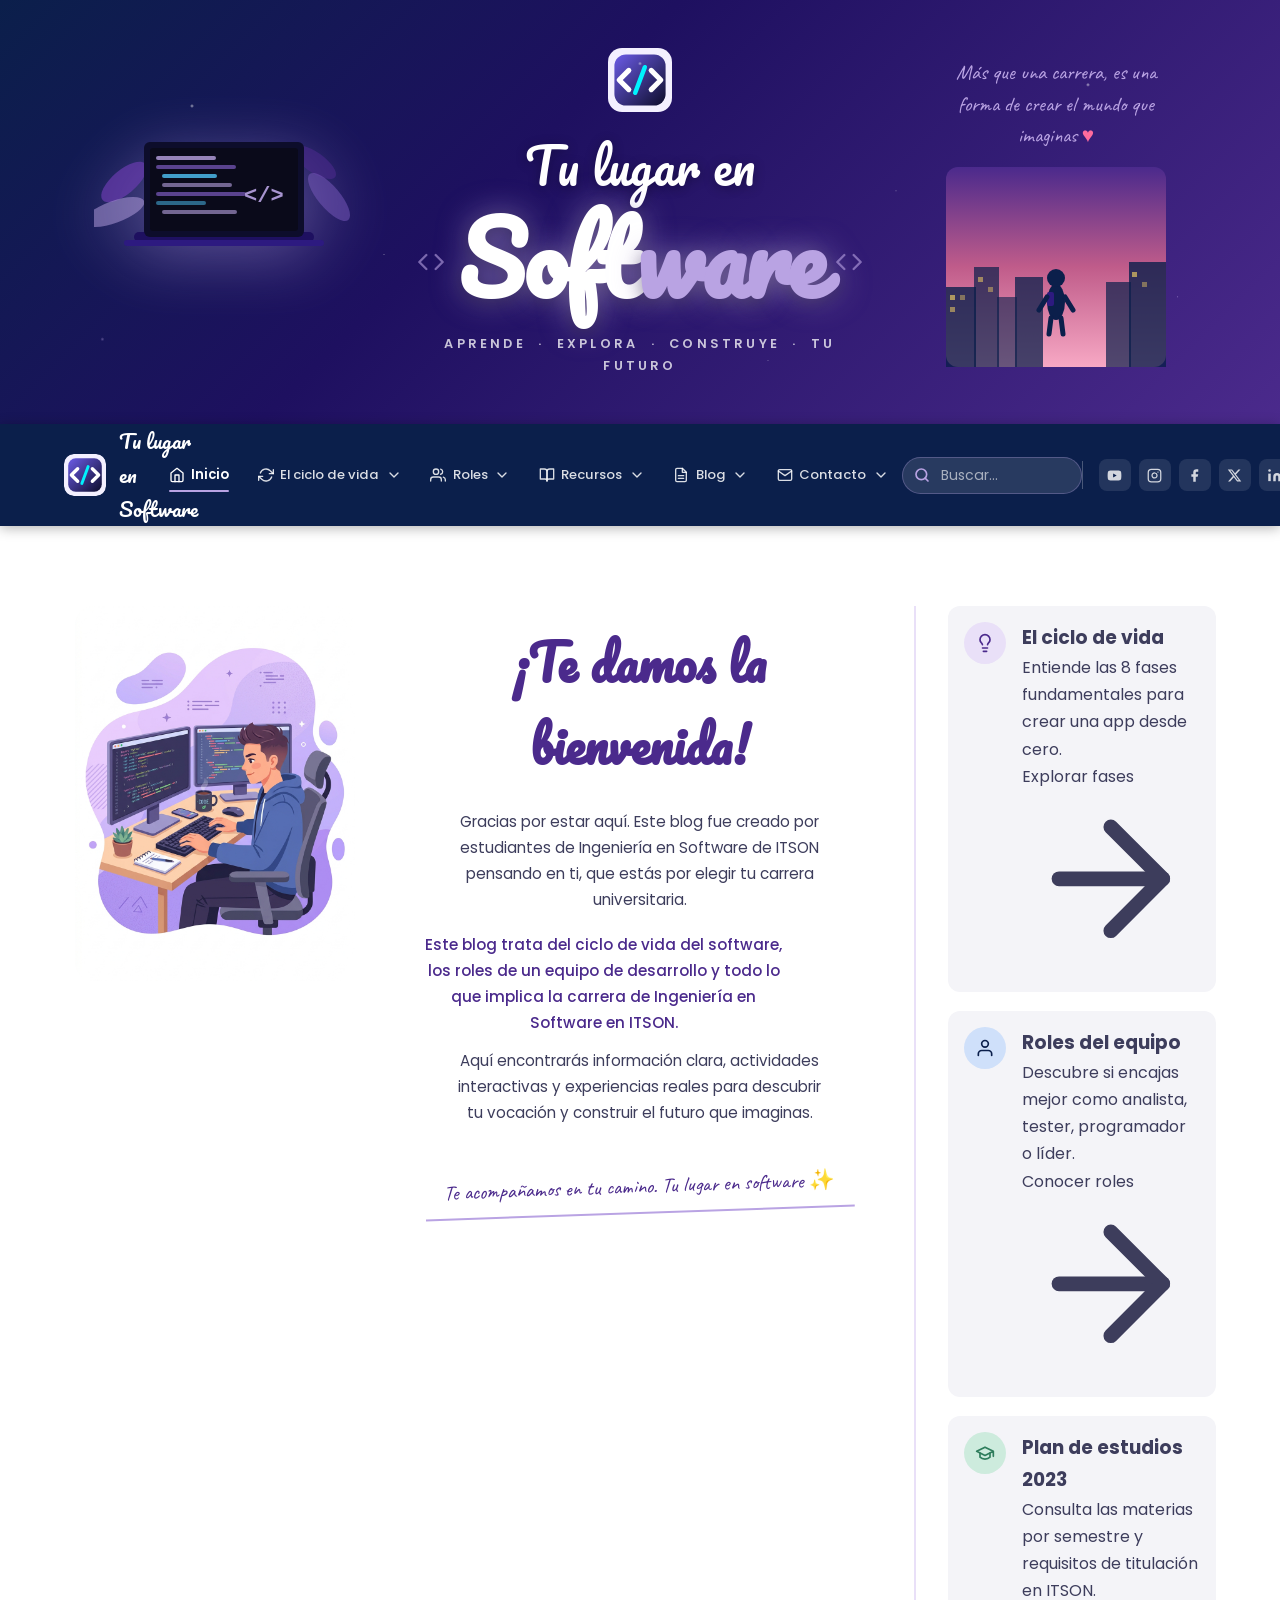
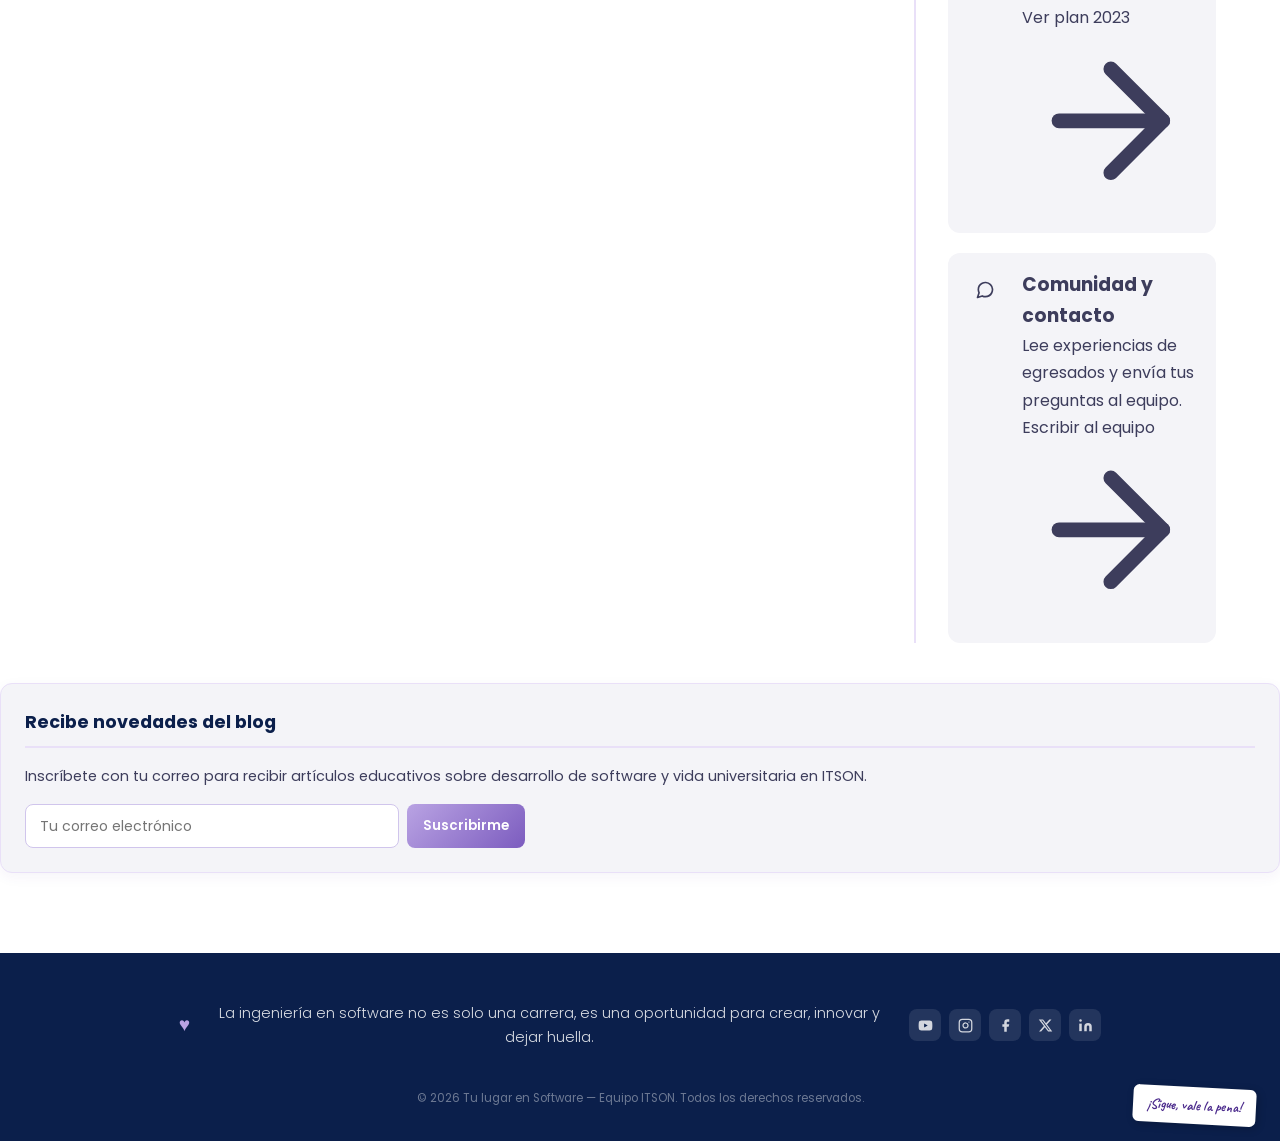
==== index.html @ e243fe26 "Inicializar blog Tu lugar en Software" ====
<!DOCTYPE html>
<html lang="es">

<head>
  <!-- =====================================================
       Tu lugar en Software — Página de inicio
       Blog educativo — Equipo ITSON
       ===================================================== -->
  <meta charset="UTF-8" />
  <meta name="viewport" content="width=device-width, initial-scale=1.0" />
  <title>Tu lugar en Software | Blog educativo de Ingeniería en Software — ITSON</title>
  <meta name="description"
    content="Blog educativo del equipo ITSON para estudiantes que quieren conocer la carrera de Ingeniería en Software. Aprende, explora y construye tu futuro." />
  <link rel="icon" type="image/svg+xml" href="img/logo.svg" />
  <link rel="stylesheet" href="css/estilos.css" />
</head>

<body>

  <!-- =====================================================
       HERO / CABECERA DEL BLOG
       ===================================================== -->
  <header class="hero" role="banner">
    <div class="hero-grid">

      <!-- Zona izquierda: laptop e ilustración SVG -->
      <div class="hero-izq" aria-hidden="true">
        <svg class="laptop-svg" viewBox="0 0 260 220" xmlns="http://www.w3.org/2000/svg">
          <ellipse cx="30" cy="80" rx="28" ry="12" fill="#6A3DAF" opacity="0.7" transform="rotate(-40 30 80)" />
          <ellipse cx="20" cy="110" rx="32" ry="11" fill="#B9A3E3" opacity="0.5" transform="rotate(-20 20 110)" />
          <ellipse cx="220" cy="60" rx="26" ry="10" fill="#4B2A8C" opacity="0.6" transform="rotate(35 220 60)" />
          <ellipse cx="235" cy="95" rx="30" ry="11" fill="#7C5CBF" opacity="0.5" transform="rotate(50 235 95)" />
          <rect x="40" y="130" width="180" height="10" rx="5" fill="#1E1060" />
          <rect x="30" y="138" width="200" height="6" rx="3" fill="#2D1A80" />
          <rect x="50" y="40" width="160" height="95" rx="6" fill="#0D0D2B" />
          <rect x="56" y="46" width="148" height="83" rx="3" fill="#0A0A1A" />
          <rect x="62" y="54" width="60" height="4" rx="2" fill="#B9A3E3" opacity="0.8" />
          <rect x="62" y="63" width="80" height="4" rx="2" fill="#7C5CBF" opacity="0.7" />
          <rect x="68" y="72" width="55" height="4" rx="2" fill="#4FC3F7" opacity="0.8" />
          <rect x="68" y="81" width="70" height="4" rx="2" fill="#B9A3E3" opacity="0.6" />
          <rect x="62" y="90" width="90" height="4" rx="2" fill="#7C5CBF" opacity="0.7" />
          <rect x="62" y="99" width="50" height="4" rx="2" fill="#4FC3F7" opacity="0.5" />
          <rect x="68" y="108" width="75" height="4" rx="2" fill="#B9A3E3" opacity="0.6" />
          <text x="150" y="100" font-family="monospace" font-size="22" fill="#B9A3E3" opacity="0.9"
            font-weight="bold">&lt;/&gt;</text>
        </svg>
      </div>

      <!-- Zona central: títulos + Logotipo oficial -->
      <div class="hero-centro">
        <a href="index.html" class="logo-link-hero" aria-label="Ir a la página de inicio">
          <img src="img/logo.svg" alt="Logotipo Tu lugar en Software" width="64" height="64" style="margin: 0 auto 0.8rem auto; display: block;" />
        </a>
        <p class="hero-titulo-top">Tu lugar en</p>
        <div class="hero-codigo-deco">
          <svg class="icono-codigo" width="28" height="28" viewBox="0 0 24 24" fill="none"
            stroke="rgba(185,163,227,0.6)" stroke-width="2" stroke-linecap="round" stroke-linejoin="round"
            aria-hidden="true">
            <polyline points="16 18 22 12 16 6" />
            <polyline points="8 6 2 12 8 18" />
          </svg>
          <h1 class="hero-titulo-main">
            Soft<span class="acento-lila">ware</span>
          </h1>
          <svg class="icono-codigo" width="28" height="28" viewBox="0 0 24 24" fill="none"
            stroke="rgba(185,163,227,0.6)" stroke-width="2" stroke-linecap="round" stroke-linejoin="round"
            aria-hidden="true">
            <polyline points="16 18 22 12 16 6" />
            <polyline points="8 6 2 12 8 18" />
          </svg>
        </div>
        <p class="hero-lema">APRENDE &nbsp;·&nbsp; EXPLORA &nbsp;·&nbsp; CONSTRUYE &nbsp;·&nbsp; TU FUTURO</p>
      </div>

      <!-- Zona derecha: frase lema oficial + silueta ciudad SVG -->
      <div class="hero-der" aria-hidden="true">
        <p class="hero-frase">
          Más que una carrera, es una forma de crear el mundo que imaginas
          <span class="corazon">♥</span>
        </p>
        <svg class="silueta-ciudad" viewBox="0 0 220 200" xmlns="http://www.w3.org/2000/svg">
          <defs>
            <linearGradient id="gradAtardecer" x1="0%" y1="0%" x2="0%" y2="100%">
              <stop offset="0%" style="stop-color:#4B2A8C" />
              <stop offset="50%" style="stop-color:#C05C8A" />
              <stop offset="100%" style="stop-color:#F7A8C4" />
            </linearGradient>
          </defs>
          <rect width="220" height="200" fill="url(#gradAtardecer)" rx="12" />
          <rect x="0" y="120" width="30" height="80" fill="rgba(11,31,75,0.8)" />
          <rect x="28" y="100" width="25" height="100" fill="rgba(11,31,75,0.7)" />
          <rect x="51" y="130" width="20" height="70" fill="rgba(11,31,75,0.6)" />
          <rect x="69" y="110" width="28" height="90" fill="rgba(11,31,75,0.75)" />
          <rect x="160" y="115" width="25" height="85" fill="rgba(11,31,75,0.7)" />
          <rect x="183" y="95" width="37" height="105" fill="rgba(11,31,75,0.8)" />
          <rect x="4" y="128" width="5" height="5" fill="rgba(255,220,100,0.6)" />
          <rect x="14" y="128" width="5" height="5" fill="rgba(255,220,100,0.4)" />
          <rect x="4" y="140" width="5" height="5" fill="rgba(255,220,100,0.5)" />
          <rect x="32" y="110" width="5" height="5" fill="rgba(255,220,100,0.5)" />
          <rect x="42" y="120" width="5" height="5" fill="rgba(255,220,100,0.4)" />
          <rect x="186" y="105" width="5" height="5" fill="rgba(255,220,100,0.6)" />
          <rect x="196" y="115" width="5" height="5" fill="rgba(255,220,100,0.4)" />
          <g transform="translate(95,75)">
            <ellipse cx="15" cy="60" rx="9" ry="18" fill="#0B1F4B" />
            <circle cx="15" cy="36" r="9" fill="#0B1F4B" />
            <rect x="6" y="50" width="7" height="14" rx="2" fill="#2D1A80" />
            <line x1="6" y1="55" x2="-2" y2="68" stroke="#0B1F4B" stroke-width="5" stroke-linecap="round" />
            <line x1="24" y1="55" x2="32" y2="68" stroke="#0B1F4B" stroke-width="5" stroke-linecap="round" />
            <line x1="10" y1="76" x2="8" y2="92" stroke="#0B1F4B" stroke-width="5" stroke-linecap="round" />
            <line x1="20" y1="76" x2="22" y2="92" stroke="#0B1F4B" stroke-width="5" stroke-linecap="round" />
          </g>
        </svg>
      </div>
    </div>
  </header>

  <!-- =====================================================
       BARRA DE NAVEGACIÓN PRINCIPAL
       ===================================================== -->
  <nav class="barra-nav" aria-label="Navegación principal">
    <div class="nav-contenedor">

      <!-- Marca y Logotipo visible -->
      <a href="index.html" class="nav-marca">
        <img src="img/logo.svg" alt="Logotipo Tu lugar en Software" class="logo-header-img" />
        <span class="nav-marca-texto">Tu lugar en Software</span>
      </a>

      <!-- Botón hamburguesa (móvil) -->
      <button class="btn-hamburguesa" id="btn-hamburguesa" aria-controls="nav-lista-principal" aria-expanded="false"
        aria-label="Abrir menú de navegación">
        <span></span>
        <span></span>
        <span></span>
      </button>

      <!-- Lista de páginas con submenús desplegables -->
      <ul class="nav-lista" id="nav-lista-principal" role="list">
        <li>
          <a href="index.html" class="activo" aria-current="page">
            <svg viewBox="0 0 24 24" fill="none" stroke="currentColor" stroke-width="2" stroke-linecap="round"
              stroke-linejoin="round" aria-hidden="true">
              <path d="M3 9l9-7 9 7v11a2 2 0 0 1-2 2H5a2 2 0 0 1-2-2z" />
              <polyline points="9 22 9 12 15 12 15 22" />
            </svg>
            Inicio
          </a>
        </li>

        <li class="nav-item-has-submenu">
          <a href="ciclo-de-vida.html" class="nav-link-padre">
            <svg viewBox="0 0 24 24" fill="none" stroke="currentColor" stroke-width="2" stroke-linecap="round"
              stroke-linejoin="round" aria-hidden="true">
              <polyline points="23 4 23 10 17 10" />
              <polyline points="1 20 1 14 7 14" />
              <path d="M3.51 9a9 9 0 0 1 14.85-3.36L23 10M1 14l4.64 4.36A9 9 0 0 0 20.49 15" />
            </svg>
            El ciclo de vida
            <svg class="icono-flecha-sub" viewBox="0 0 24 24" fill="none" stroke="currentColor" stroke-width="2" stroke-linecap="round" stroke-linejoin="round" aria-hidden="true"><polyline points="6 9 12 15 18 9"></polyline></svg>
          </a>
          <button type="button" class="btn-toggle-sub" aria-label="Desplegar submenú El ciclo de vida" aria-expanded="false">▾</button>
          <ul class="nav-submenu">
            <li><a href="ciclo-de-vida.html#que-es">Qué es</a></li>
            <li><a href="ciclo-de-vida.html#fases">Las 8 fases</a></li>
            <li><a href="ciclo-de-vida.html#ventajas-desventajas">Ventajas y desventajas</a></li>
            <li><a href="ciclo-de-vida.html#quiz-seccion">Quiz</a></li>
          </ul>
        </li>

        <li class="nav-item-has-submenu">
          <a href="roles.html" class="nav-link-padre">
            <svg viewBox="0 0 24 24" fill="none" stroke="currentColor" stroke-width="2" stroke-linecap="round"
              stroke-linejoin="round" aria-hidden="true">
              <path d="M17 21v-2a4 4 0 0 0-4-4H5a4 4 0 0 0-4 4v2" />
              <circle cx="9" cy="7" r="4" />
              <path d="M23 21v-2a4 4 0 0 0-3-3.87" />
              <path d="M16 3.13a4 4 0 0 1 0 7.75" />
            </svg>
            Roles
            <svg class="icono-flecha-sub" viewBox="0 0 24 24" fill="none" stroke="currentColor" stroke-width="2" stroke-linecap="round" stroke-linejoin="round" aria-hidden="true"><polyline points="6 9 12 15 18 9"></polyline></svg>
          </a>
          <button type="button" class="btn-toggle-sub" aria-label="Desplegar submenú Roles" aria-expanded="false">▾</button>
          <ul class="nav-submenu">
            <li><a href="roles.html#analista">Analista de sistemas</a></li>
            <li><a href="roles.html#tester">Tester</a></li>
            <li><a href="roles.html#arquitecto-programador">Arquitecto y programador</a></li>
            <li><a href="roles.html#lider">Líder de proyecto</a></li>
          </ul>
        </li>

        <li class="nav-item-has-submenu">
          <a href="recursos.html" class="nav-link-padre">
            <svg viewBox="0 0 24 24" fill="none" stroke="currentColor" stroke-width="2" stroke-linecap="round"
              stroke-linejoin="round" aria-hidden="true">
              <path d="M2 3h6a4 4 0 0 1 4 4v14a3 3 0 0 0-3-3H2z" />
              <path d="M22 3h-6a4 4 0 0 0-4 4v14a3 3 0 0 1 3-3h7z" />
            </svg>
            Recursos
            <svg class="icono-flecha-sub" viewBox="0 0 24 24" fill="none" stroke="currentColor" stroke-width="2" stroke-linecap="round" stroke-linejoin="round" aria-hidden="true"><polyline points="6 9 12 15 18 9"></polyline></svg>
          </a>
          <button type="button" class="btn-toggle-sub" aria-label="Desplegar submenú Recursos" aria-expanded="false">▾</button>
          <ul class="nav-submenu">
            <li><a href="recursos.html#plan-estudios">Plan de estudios</a></li>
            <li><a href="recursos.html#materias-semestre">Materias por semestre</a></li>
            <li><a href="recursos.html#requisitos-titulacion">Requisitos de titulación</a></li>
            <li><a href="recursos.html#mapa-curricular">Mapa curricular</a></li>
          </ul>
        </li>

        <li class="nav-item-has-submenu">
          <a href="blog.html" class="nav-link-padre">
            <svg viewBox="0 0 24 24" fill="none" stroke="currentColor" stroke-width="2" stroke-linecap="round"
              stroke-linejoin="round" aria-hidden="true">
              <path d="M14 2H6a2 2 0 0 0-2 2v16a2 2 0 0 0 2 2h12a2 2 0 0 0 2-2V8z" />
              <polyline points="14 2 14 8 20 8" />
              <line x1="16" y1="13" x2="8" y2="13" />
              <line x1="16" y1="17" x2="8" y2="17" />
            </svg>
            Blog
            <svg class="icono-flecha-sub" viewBox="0 0 24 24" fill="none" stroke="currentColor" stroke-width="2" stroke-linecap="round" stroke-linejoin="round" aria-hidden="true"><polyline points="6 9 12 15 18 9"></polyline></svg>
          </a>
          <button type="button" class="btn-toggle-sub" aria-label="Desplegar submenú Blog" aria-expanded="false">▾</button>
          <ul class="nav-submenu">
            <li><a href="blog.html#itson-carrera">ITSON y la carrera</a></li>
            <li><a href="blog.html#como-nace-app">Cómo nace una app</a></li>
            <li><a href="blog.html#aprende-semestre">Aprende semestre a semestre</a></li>
          </ul>
        </li>

        <li class="nav-item-has-submenu">
          <a href="contacto.html" class="nav-link-padre">
            <svg viewBox="0 0 24 24" fill="none" stroke="currentColor" stroke-width="2" stroke-linecap="round"
              stroke-linejoin="round" aria-hidden="true">
              <path d="M4 4h16c1.1 0 2 .9 2 2v12c0 1.1-.9 2-2 2H4c-1.1 0-2-.9-2-2V6c0-1.1.9-2 2-2z" />
              <polyline points="22,6 12,13 2,6" />
            </svg>
            Contacto
            <svg class="icono-flecha-sub" viewBox="0 0 24 24" fill="none" stroke="currentColor" stroke-width="2" stroke-linecap="round" stroke-linejoin="round" aria-hidden="true"><polyline points="6 9 12 15 18 9"></polyline></svg>
          </a>
          <button type="button" class="btn-toggle-sub" aria-label="Desplegar submenú Contacto" aria-expanded="false">▾</button>
          <ul class="nav-submenu">
            <li><a href="contacto.html#formulario-contacto">Formulario</a></li>
            <li><a href="contacto.html#voces-invitadas">Voces invitadas</a></li>
            <li><a href="contacto.html#equipo-desarrollo">Equipo</a></li>
          </ul>
        </li>
      </ul>

      <!-- Módulo de búsqueda global sin servidor -->
      <div class="busqueda-contenedor">
        <button type="button" class="btn-buscar-toggle" id="btn-buscar-toggle" aria-label="Abrir campo de búsqueda">
          <svg width="20" height="20" viewBox="0 0 24 24" fill="none" stroke="currentColor" stroke-width="2.5" stroke-linecap="round" stroke-linejoin="round" aria-hidden="true">
            <circle cx="11" cy="11" r="8"></circle>
            <line x1="21" y1="21" x2="16.65" y2="16.65"></line>
          </svg>
        </button>
        <form class="busqueda-form" role="search" onsubmit="return false;">
          <label for="input-busqueda-global" class="visually-hidden">Buscar en el blog</label>
          <svg class="icono-lupa-busqueda" width="16" height="16" viewBox="0 0 24 24" fill="none" stroke="currentColor" stroke-width="2.5" stroke-linecap="round" stroke-linejoin="round" aria-hidden="true">
            <circle cx="11" cy="11" r="8"></circle>
            <line x1="21" y1="21" x2="16.65" y2="16.65"></line>
          </svg>
          <input type="search" id="input-busqueda-global" class="input-busqueda-global" placeholder="Buscar..." autocomplete="off" aria-expanded="false" aria-controls="panel-busqueda-resultados" />
          <div id="panel-busqueda-resultados" class="panel-busqueda-resultados" role="region" aria-live="polite"></div>
        </form>
      </div>

      <!-- Redes sociales con Facebook y aria-label X antes Twitter -->
      <div class="nav-redes" aria-label="Redes sociales">
        <div class="nav-divisor" aria-hidden="true"></div>
        <a href="#" class="red-social" aria-label="YouTube" target="_blank" rel="noopener noreferrer">
          <svg viewBox="0 0 24 24" fill="currentColor" aria-hidden="true">
            <path
              d="M22.54 6.42a2.78 2.78 0 0 0-1.95-1.96C18.88 4 12 4 12 4s-6.88 0-8.59.46a2.78 2.78 0 0 0-1.95 1.96A29 29 0 0 0 1 12a29 29 0 0 0 .46 5.58 2.78 2.78 0 0 0 1.95 1.96C5.12 20 12 20 12 20s6.88 0 8.59-.46a2.78 2.78 0 0 0 1.95-1.96A29 29 0 0 0 23 12a29 29 0 0 0-.46-5.58z" />
            <polygon points="9.75 15.02 15.5 12 9.75 8.98 9.75 15.02" fill="#0B1F4B" />
          </svg>
        </a>
        <a href="#" class="red-social" aria-label="Instagram" target="_blank" rel="noopener noreferrer">
          <svg viewBox="0 0 24 24" fill="none" stroke="currentColor" stroke-width="2" stroke-linecap="round"
            stroke-linejoin="round" aria-hidden="true">
            <rect x="2" y="2" width="20" height="20" rx="5" ry="5" />
            <path d="M16 11.37A4 4 0 1 1 12.63 8 4 4 0 0 1 16 11.37z" />
            <line x1="17.5" y1="6.5" x2="17.51" y2="6.5" />
          </svg>
        </a>
        <a href="#" class="red-social" aria-label="Facebook" target="_blank" rel="noopener noreferrer">
          <svg viewBox="0 0 24 24" fill="currentColor" aria-hidden="true">
            <path d="M18 2h-3a5 5 0 0 0-5 5v3H7v4h3v8h4v-8h3l1-4h-4V7a1 1 0 0 1 1-1h3z"/>
          </svg>
        </a>
        <a href="#" class="red-social" aria-label="X antes Twitter" target="_blank" rel="noopener noreferrer">
          <svg viewBox="0 0 24 24" fill="currentColor" aria-hidden="true">
            <path
              d="M18.244 2.25h3.308l-7.227 8.26 8.502 11.24H16.17l-5.214-6.817L4.99 21.75H1.68l7.73-8.835L1.254 2.25H8.08l4.713 6.231zm-1.161 17.52h1.833L7.084 4.126H5.117z" />
          </svg>
        </a>
        <a href="#" class="red-social" aria-label="LinkedIn" target="_blank" rel="noopener noreferrer">
          <svg viewBox="0 0 24 24" fill="currentColor" aria-hidden="true">
            <path d="M16 8a6 6 0 0 1 6 6v7h-4v-7a2 2 0 0 0-2-2 2 2 0 0 0-2 2v7h-4v-7a6 6 0 0 1 6-6z" />
            <rect x="2" y="9" width="4" height="12" />
            <circle cx="4" cy="4" r="2" />
          </svg>
        </a>
      </div>
    </div>
  </nav>

  <!-- =====================================================
       CONTENIDO PRINCIPAL: BIENVENIDA
       ===================================================== -->
  <main id="contenido-principal">

    <!-- Sección bienvenida en tres columnas -->
    <section class="seccion-bienvenida" aria-labelledby="titulo-bienvenida">
      <div class="bienvenida-grid">

        <!-- Columna izquierda: ilustración del estudiante -->
        <div class="bienvenida-izq reveal-izq">
          <div class="mancha-organica" aria-hidden="true"></div>
          <img src="img/estudiante-escritorio.jpg"
            alt="Ilustración de un estudiante frente a dos monitores con código, con una taza de café en el escritorio"
            width="280" height="320" loading="lazy" />
        </div>

        <!-- Columna central: texto de bienvenida con el párrafo resumen del blog requerido -->
        <div class="bienvenida-centro reveal">
          <h2 class="titulo-bienvenida" id="titulo-bienvenida">¡Te damos la bienvenida!</h2>
          <p>
            Gracias por estar aquí. Este blog fue creado por estudiantes de Ingeniería en Software de ITSON
            pensando en ti, que estás por elegir tu carrera universitaria.
          </p>
          <p style="font-weight: 500; color: var(--morado-profundo); margin: 0.8rem 0;">
            Este blog trata del ciclo de vida del software, los roles de un equipo de desarrollo y todo lo que implica la carrera de Ingeniería en Software en ITSON.
          </p>
          <p>
            Aquí encontrarás información clara, actividades interactivas y experiencias reales para descubrir tu vocación y construir el futuro que imaginas.
          </p>
          <span class="nota-manuscrita">Te acompañamos en tu camino. Tu lugar en software ✨</span>
        </div>

        <!-- Columna derecha: tarjetas mini destacadas -->
        <div class="bienvenida-der reveal-der" id="tarjetas-destacadas">

          <!-- Tarjeta 1: Ciclo del software -->
          <article class="tarjeta-mini">
            <div class="icono-circulo ic-lila" aria-hidden="true">
              <svg viewBox="0 0 24 24" fill="none" stroke="currentColor" stroke-width="2" stroke-linecap="round"
                stroke-linejoin="round" aria-hidden="true">
                <line x1="9" y1="18" x2="15" y2="18" />
                <line x1="10" y1="22" x2="14" y2="22" />
                <path
                  d="M15.09 14c.18-.98.65-1.74 1.41-2.5A4.65 4.65 0 0 0 18 8 6 6 0 0 0 6 8c0 1 .23 2.23 1.5 3.5A4.61 4.61 0 0 1 8.91 14" />
              </svg>
            </div>
            <div class="tarjeta-mini-info">
              <h3>El ciclo de vida</h3>
              <p>Entiende las 8 fases fundamentales para crear una app desde cero.</p>
              <a href="ciclo-de-vida.html" class="enlace-flecha">
                Explorar fases
                <svg viewBox="0 0 24 24" fill="none" stroke="currentColor" stroke-width="2" stroke-linecap="round"
                  stroke-linejoin="round" aria-hidden="true">
                  <line x1="5" y1="12" x2="19" y2="12" />
                  <polyline points="12 5 19 12 12 19" />
                </svg>
              </a>
            </div>
          </article>

          <!-- Tarjeta 2: Roles del equipo -->
          <article class="tarjeta-mini">
            <div class="icono-circulo ic-azul" aria-hidden="true">
              <svg viewBox="0 0 24 24" fill="none" stroke="currentColor" stroke-width="2" stroke-linecap="round"
                stroke-linejoin="round" aria-hidden="true">
                <path d="M20 21v-2a4 4 0 0 0-4-4H8a4 4 0 0 0-4 4v2" />
                <circle cx="12" cy="7" r="4" />
              </svg>
            </div>
            <div class="tarjeta-mini-info">
              <h3>Roles del equipo</h3>
              <p>Descubre si encajas mejor como analista, tester, programador o líder.</p>
              <a href="roles.html" class="enlace-flecha">
                Conocer roles
                <svg viewBox="0 0 24 24" fill="none" stroke="currentColor" stroke-width="2" stroke-linecap="round"
                  stroke-linejoin="round" aria-hidden="true">
                  <line x1="5" y1="12" x2="19" y2="12" />
                  <polyline points="12 5 19 12 12 19" />
                </svg>
              </a>
            </div>
          </article>

          <!-- Tarjeta 3: Plan de estudios ITSON -->
          <article class="tarjeta-mini">
            <div class="icono-circulo ic-verde" aria-hidden="true">
              <svg viewBox="0 0 24 24" fill="none" stroke="currentColor" stroke-width="2" stroke-linecap="round"
                stroke-linejoin="round" aria-hidden="true">
                <path d="M22 10v6M2 10l10-5 10 5-10 5z" />
                <path d="M6 12v5c3 3 9 3 12 0v-5" />
              </svg>
            </div>
            <div class="tarjeta-mini-info">
              <h3>Plan de estudios 2023</h3>
              <p>Consulta las materias por semestre y requisitos de titulación en ITSON.</p>
              <a href="recursos.html" class="enlace-flecha">
                Ver plan 2023
                <svg viewBox="0 0 24 24" fill="none" stroke="currentColor" stroke-width="2" stroke-linecap="round"
                  stroke-linejoin="round" aria-hidden="true">
                  <line x1="5" y1="12" x2="19" y2="12" />
                  <polyline points="12 5 19 12 12 19" />
                </svg>
              </a>
            </div>
          </article>

          <!-- Tarjeta 4: Contacto y voces -->
          <article class="tarjeta-mini">
            <div class="icono-circulo ic-rosa" aria-hidden="true">
              <svg viewBox="0 0 24 24" fill="none" stroke="currentColor" stroke-width="2" stroke-linecap="round"
                stroke-linejoin="round" aria-hidden="true">
                <path
                  d="M21 11.5a8.38 8.38 0 0 1-.9 3.8 8.5 8.5 0 0 1-7.6 4.7 8.38 8.38 0 0 1-3.8-.9L3 21l1.9-5.7a8.38 8.38 0 0 1-.9-3.8 8.5 8.5 0 0 1 4.7-7.6 8.38 8.38 0 0 1 3.8-.9h.5a8.48 8.48 0 0 1 8 8v.5z" />
              </svg>
            </div>
            <div class="tarjeta-mini-info">
              <h3>Comunidad y contacto</h3>
              <p>Lee experiencias de egresados y envía tus preguntas al equipo.</p>
              <a href="contacto.html" class="enlace-flecha">
                Escribir al equipo
                <svg viewBox="0 0 24 24" fill="none" stroke="currentColor" stroke-width="2" stroke-linecap="round"
                  stroke-linejoin="round" aria-hidden="true">
                  <line x1="5" y1="12" x2="19" y2="12" />
                  <polyline points="12 5 19 12 12 19" />
                </svg>
              </a>
            </div>
          </article>

        </div>

      </div>

      <!-- Bloque corto de suscripción al newsletter en la página de bienvenida -->
      <div class="bloque-sidebar" style="margin-top: 2.5rem; background: var(--gris-suave);">
        <h3 class="titulo-bloque-sidebar">Recibe novedades del blog</h3>
        <p style="font-size:0.9rem; margin-bottom: 1rem; color: var(--gris-texto);">
          Inscríbete con tu correo para recibir artículos educativos sobre desarrollo de software y vida universitaria en ITSON.
        </p>
        <form class="form-newsletter" novalidate style="max-width: 500px;">
          <div style="display: flex; gap: 0.5rem; flex-wrap: wrap;">
            <input type="email" class="input-newsletter" placeholder="Tu correo electrónico" required aria-label="Correo para recibir novedades" style="flex: 1; min-width: 220px;" />
            <button type="submit" class="btn-newsletter">Suscribirme</button>
          </div>
          <div class="newsletter-msg" role="status"></div>
        </form>
      </div>

    </section>

  </main>

  <!-- =====================================================
       PIE DE PÁGINA
       ===================================================== -->
  <footer class="pie" role="contentinfo">
    <div class="pie-contenido">
      <span class="pie-corazon" aria-hidden="true">♥</span>
      <p class="pie-frase">
        La ingeniería en software no es solo una carrera, es una oportunidad para crear, innovar y dejar huella.
      </p>

      <!-- Repetición de redes sociales en el pie de página con Facebook y X -->
      <div class="nav-redes" style="margin: 1.5rem 0; justify-content: center; display: flex;">
        <a href="#" class="red-social" aria-label="YouTube" target="_blank" rel="noopener noreferrer">
          <svg viewBox="0 0 24 24" fill="currentColor" aria-hidden="true"><path d="M22.54 6.42a2.78 2.78 0 0 0-1.95-1.96C18.88 4 12 4 12 4s-6.88 0-8.59.46a2.78 2.78 0 0 0-1.95 1.96A29 29 0 0 0 1 12a29 29 0 0 0 .46 5.58 2.78 2.78 0 0 0 1.95 1.96C5.12 20 12 20 12 20s6.88 0 8.59-.46a2.78 2.78 0 0 0 1.95-1.96A29 29 0 0 0 23 12a29 29 0 0 0-.46-5.58z"/><polygon points="9.75 15.02 15.5 12 9.75 8.98 9.75 15.02" fill="#0B1F4B"/></svg>
        </a>
        <a href="#" class="red-social" aria-label="Instagram" target="_blank" rel="noopener noreferrer">
          <svg viewBox="0 0 24 24" fill="none" stroke="currentColor" stroke-width="2" stroke-linecap="round" stroke-linejoin="round" aria-hidden="true"><rect x="2" y="2" width="20" height="20" rx="5" ry="5"/><path d="M16 11.37A4 4 0 1 1 12.63 8 4 4 0 0 1 16 11.37z"/><line x1="17.5" y1="6.5" x2="17.51" y2="6.5"/></svg>
        </a>
        <a href="#" class="red-social" aria-label="Facebook" target="_blank" rel="noopener noreferrer">
          <svg viewBox="0 0 24 24" fill="currentColor" aria-hidden="true"><path d="M18 2h-3a5 5 0 0 0-5 5v3H7v4h3v8h4v-8h3l1-4h-4V7a1 1 0 0 1 1-1h3z"/></svg>
        </a>
        <a href="#" class="red-social" aria-label="X antes Twitter" target="_blank" rel="noopener noreferrer">
          <svg viewBox="0 0 24 24" fill="currentColor" aria-hidden="true"><path d="M18.244 2.25h3.308l-7.227 8.26 8.502 11.24H16.17l-5.214-6.817L4.99 21.75H1.68l7.73-8.835L1.254 2.25H8.08l4.713 6.231zm-1.161 17.52h1.833L7.084 4.126H5.117z"/></svg>
        </a>
        <a href="#" class="red-social" aria-label="LinkedIn" target="_blank" rel="noopener noreferrer">
          <svg viewBox="0 0 24 24" fill="currentColor" aria-hidden="true"><path d="M16 8a6 6 0 0 1 6 6v7h-4v-7a2 2 0 0 0-2-2 2 2 0 0 0-2 2v7h-4v-7a6 6 0 0 1 6-6z"/><rect x="2" y="9" width="4" height="12"/><circle cx="4" cy="4" r="2"/></svg>
        </a>
      </div>

    </div>
    <p class="pie-copy">© 2026 Tu lugar en Software — Equipo ITSON. Todos los derechos reservados.</p>
    <span class="pie-sticker" aria-hidden="true">¡Sigue, vale la pena!</span>
  </footer>

  <!-- Botón volver arriba -->
  <button id="btn-arriba" aria-label="Volver al inicio de la página">
    <svg viewBox="0 0 24 24" fill="none" stroke="currentColor" stroke-width="2.5" stroke-linecap="round"
      stroke-linejoin="round" aria-hidden="true">
      <polyline points="18 15 12 9 6 15" />
    </svg>
  </button>

  <script src="js/script.js"></script>
  <script src="js/busqueda.js"></script>
</body>

</html>
---- css/estilos.css ----
/* =====================================================
   ESTILOS.CSS — Tu lugar en Software
   Blog educativo del equipo ITSON
   ===================================================== */

/* --- Importación de fuentes de Google --- */
@import url('https://fonts.googleapis.com/css2?family=Pacifico&family=Caveat:wght@400;600;700&family=Poppins:wght@300;400;500;600;700&display=swap');

/* =====================================================
   VARIABLES DE DISEÑO (TOKENS)
   ===================================================== */
:root {
  /* Paleta de colores */
  --azul-marino:      #0B1F4B;
  --morado-profundo:  #4B2A8C;
  --lila:             #B9A3E3;
  --lila-claro:       #E9E0F8;
  --azul-pastel:      #CFE0FA;
  --verde-menta:      #CDEBDD;
  --blanco:           #FFFFFF;
  --gris-texto:       #3D3D5C;
  --gris-suave:       #F4F4F8;
  --sombra-lila:      rgba(185, 163, 227, 0.25);
  --sombra-oscura:    rgba(11, 31, 75, 0.15);

  /* Gradiente principal */
  --gradiente-hero: linear-gradient(135deg, #0B1F4B 0%, #1E1060 40%, #4B2A8C 100%);
  --gradiente-lila: linear-gradient(135deg, #B9A3E3, #7C5CBF);

  /* Tipografías */
  --fuente-script:  'Pacifico', 'Segoe Script', cursive;
  --fuente-mano:    'Caveat', cursive;
  --fuente-cuerpo:  'Poppins', 'Segoe UI', sans-serif;

  /* Espaciado */
  --radio:          12px;
  --radio-grande:   20px;
  --radio-completo: 50px;
  --sombra-card:    0 4px 20px var(--sombra-lila);
  --sombra-hover:   0 8px 32px rgba(75, 42, 140, 0.25);

  /* Transiciones */
  --transicion: 0.3s ease;
  --transicion-lenta: 0.5s ease;
}

/* =====================================================
   RESET Y BASE
   ===================================================== */
*, *::before, *::after {
  box-sizing: border-box;
  margin: 0;
  padding: 0;
}

html {
  scroll-behavior: smooth;
  font-size: 16px;
}

body {
  font-family: var(--fuente-cuerpo);
  color: var(--gris-texto);
  background-color: var(--blanco);
  line-height: 1.7;
  overflow-x: hidden;
}

img {
  max-width: 100%;
  height: auto;
  display: block;
}

a {
  color: inherit;
  text-decoration: none;
}

ul {
  list-style: none;
}

button {
  cursor: pointer;
  font-family: var(--fuente-cuerpo);
  border: none;
  outline: none;
}

/* =====================================================
   UTILIDADES
   ===================================================== */
.contenedor {
  max-width: 1200px;
  margin: 0 auto;
  padding: 0 1.5rem;
}

.sr-only {
  position: absolute;
  width: 1px;
  height: 1px;
  overflow: hidden;
  clip: rect(0,0,0,0);
  white-space: nowrap;
}

/* =====================================================
   ANIMACIONES
   ===================================================== */
@keyframes flotarSuave {
  0%, 100% { transform: translateY(0); }
  50%       { transform: translateY(-8px); }
}

@keyframes parpadeo {
  0%, 100% { opacity: 1; }
  50%       { opacity: 0.4; }
}

@keyframes aparecer {
  from { opacity: 0; transform: translateY(30px); }
  to   { opacity: 1; transform: translateY(0); }
}

/* Clase para animación al hacer scroll */
.reveal {
  opacity: 0;
  transform: translateY(40px);
  transition: opacity 0.7s ease, transform 0.7s ease;
}

.reveal.visible {
  opacity: 1;
  transform: translateY(0);
}

.reveal-izq {
  opacity: 0;
  transform: translateX(-40px);
  transition: opacity 0.7s ease, transform 0.7s ease;
}

.reveal-izq.visible {
  opacity: 1;
  transform: translateX(0);
}

.reveal-der {
  opacity: 0;
  transform: translateX(40px);
  transition: opacity 0.7s ease, transform 0.7s ease;
}

.reveal-der.visible {
  opacity: 1;
  transform: translateX(0);
}

/* =====================================================
   HERO / CABECERA
   ===================================================== */
.hero {
  background: var(--gradiente-hero);
  min-height: 420px;
  position: relative;
  overflow: hidden;
  display: flex;
  align-items: center;
  padding: 3rem 0;
}

/* Destellos estrella de fondo */
.hero::before {
  content: '';
  position: absolute;
  inset: 0;
  background-image:
    radial-gradient(circle 2px at 15% 25%, rgba(255,255,255,0.6) 0%, transparent 100%),
    radial-gradient(circle 1px at 30% 60%, rgba(255,255,255,0.4) 0%, transparent 100%),
    radial-gradient(circle 2px at 50% 15%, rgba(255,255,255,0.5) 0%, transparent 100%),
    radial-gradient(circle 1px at 70% 45%, rgba(255,255,255,0.3) 0%, transparent 100%),
    radial-gradient(circle 2px at 85% 20%, rgba(255,255,255,0.6) 0%, transparent 100%),
    radial-gradient(circle 1px at 92% 70%, rgba(185,163,227,0.5) 0%, transparent 100%),
    radial-gradient(circle 2px at 8%  80%, rgba(185,163,227,0.4) 0%, transparent 100%),
    radial-gradient(circle 1px at 60% 85%, rgba(255,255,255,0.3) 0%, transparent 100%);
  pointer-events: none;
}

.hero-grid {
  display: grid;
  grid-template-columns: 1fr 1.4fr 1fr;
  gap: 2rem;
  align-items: center;
  width: 100%;
  max-width: 1200px;
  margin: 0 auto;
  padding: 0 1.5rem;
}

/* --- Zona izquierda: laptop + hojas --- */
.hero-izq {
  display: flex;
  justify-content: center;
  align-items: center;
  animation: flotarSuave 4s ease-in-out infinite;
}

.laptop-svg {
  width: 100%;
  max-width: 260px;
  filter: drop-shadow(0 12px 30px rgba(185,163,227,0.4));
}

/* --- Zona central: títulos --- */
.hero-centro {
  text-align: center;
}

.hero-titulo-top {
  font-family: var(--fuente-script);
  font-size: clamp(1.8rem, 4vw, 3rem);
  color: var(--blanco);
  margin-bottom: 0.2rem;
  text-shadow: 0 2px 12px rgba(0,0,0,0.3);
}

.hero-titulo-main {
  font-family: var(--fuente-script);
  font-size: clamp(3.5rem, 8vw, 6rem);
  color: var(--blanco);
  text-shadow: 0 0 30px rgba(185,163,227,0.6), 0 4px 16px rgba(0,0,0,0.4);
  letter-spacing: -2px;
  line-height: 1;
  margin-bottom: 0.5rem;
}

.hero-titulo-main .acento-lila {
  color: var(--lila);
}

.hero-codigo-deco {
  display: inline-flex;
  align-items: center;
  gap: 0.8rem;
}

.hero-lema {
  margin-top: 1.2rem;
  font-family: var(--fuente-cuerpo);
  font-size: clamp(0.6rem, 1.4vw, 0.8rem);
  font-weight: 600;
  letter-spacing: 0.25em;
  color: rgba(255,255,255,0.75);
  text-transform: uppercase;
}

/* --- Zona derecha: frase + silueta --- */
.hero-der {
  display: flex;
  flex-direction: column;
  align-items: center;
  gap: 1rem;
}

.hero-frase {
  font-family: var(--fuente-mano);
  font-size: clamp(1rem, 2vw, 1.3rem);
  color: var(--lila);
  text-align: center;
  line-height: 1.5;
  max-width: 220px;
}

.hero-frase .corazon {
  color: #FF6B9D;
  display: inline-block;
  animation: parpadeo 2s ease-in-out infinite;
}

.silueta-ciudad {
  width: 100%;
  max-width: 220px;
  animation: flotarSuave 5s ease-in-out infinite 1s;
}

/* =====================================================
   BARRA DE NAVEGACIÓN
   ===================================================== */
.barra-nav {
  background-color: var(--azul-marino);
  position: sticky;
  top: 0;
  z-index: 1000;
  box-shadow: 0 2px 12px rgba(0,0,0,0.3);
}

.nav-contenedor {
  display: flex;
  align-items: center;
  justify-content: space-between;
  max-width: 1200px;
  margin: 0 auto;
  padding: 0 1.5rem;
  min-height: 60px;
}

/* Lista de vínculos principales */
.nav-lista {
  display: flex;
  align-items: center;
  gap: 0.2rem;
}

.nav-lista li a {
  display: flex;
  align-items: center;
  gap: 0.4rem;
  padding: 0.5rem 0.8rem;
  color: rgba(255,255,255,0.85);
  font-size: 0.82rem;
  font-weight: 500;
  border-radius: var(--radio);
  transition: background var(--transicion), color var(--transicion);
  white-space: nowrap;
  position: relative;
}

.nav-lista li a::after {
  content: '';
  position: absolute;
  bottom: 2px;
  left: 0.8rem;
  right: 0.8rem;
  height: 2px;
  background: var(--lila);
  border-radius: 2px;
  transform: scaleX(0);
  transition: transform var(--transicion);
}

.nav-lista li a:hover {
  background: rgba(185,163,227,0.15);
  color: var(--blanco);
}

.nav-lista li a:hover::after,
.nav-lista li a.activo::after {
  transform: scaleX(1);
}

.nav-lista li a.activo {
  color: var(--blanco);
  font-weight: 600;
}

.nav-lista svg {
  width: 16px;
  height: 16px;
  flex-shrink: 0;
}

/* Divisor y redes sociales */
.nav-redes {
  display: flex;
  align-items: center;
  gap: 0.5rem;
}

.nav-divisor {
  width: 1px;
  height: 28px;
  background: rgba(255,255,255,0.25);
  margin-right: 0.5rem;
}

.red-social {
  display: flex;
  align-items: center;
  justify-content: center;
  width: 32px;
  height: 32px;
  border-radius: 8px;
  background: rgba(255,255,255,0.1);
  color: rgba(255,255,255,0.8);
  transition: background var(--transicion), transform var(--transicion);
}

.red-social:hover {
  background: var(--lila);
  color: var(--azul-marino);
  transform: translateY(-2px);
}

.red-social svg {
  width: 15px;
  height: 15px;
}

/* Botón hamburguesa */
.btn-hamburguesa {
  display: none;
  flex-direction: column;
  justify-content: space-between;
  width: 28px;
  height: 20px;
  background: none;
  border: none;
  cursor: pointer;
  padding: 0;
}

.btn-hamburguesa span {
  display: block;
  width: 100%;
  height: 2px;
  background: var(--blanco);
  border-radius: 2px;
  transition: transform var(--transicion), opacity var(--transicion);
}

.btn-hamburguesa.abierto span:nth-child(1) {
  transform: translateY(9px) rotate(45deg);
}
.btn-hamburguesa.abierto span:nth-child(2) {
  opacity: 0;
}
.btn-hamburguesa.abierto span:nth-child(3) {
  transform: translateY(-9px) rotate(-45deg);
}

/* =====================================================
   SECCIÓN BIENVENIDA (index)
   ===================================================== */
.seccion-bienvenida {
  padding: 5rem 0;
  background: var(--blanco);
}

.bienvenida-grid {
  display: grid;
  grid-template-columns: 1fr 1.5fr 1fr;
  gap: 3rem;
  align-items: start;
  max-width: 1200px;
  margin: 0 auto;
  padding: 0 1.5rem;
}

/* Columna izquierda: mancha orgánica + ilustración */
.bienvenida-izq {
  position: relative;
  display: flex;
  align-items: center;
  justify-content: center;
  min-height: 320px;
}

.mancha-organica {
  position: absolute;
  top: 50%;
  left: 50%;
  transform: translate(-50%, -50%);
  width: 90%;
  height: 90%;
  background: var(--lila-claro);
  border-radius: 60% 40% 70% 30% / 50% 60% 40% 70%;
  z-index: 0;
}

.bienvenida-izq img {
  position: relative;
  z-index: 1;
  max-width: 280px;
  width: 100%;
  border-radius: var(--radio-grande);
}

/* Columna central: texto */
.bienvenida-centro {
  text-align: center;
  padding: 1rem 0;
}

.titulo-bienvenida {
  font-family: var(--fuente-script);
  font-size: clamp(2rem, 4vw, 3rem);
  color: var(--morado-profundo);
  margin-bottom: 1.5rem;
}

.bienvenida-centro p {
  font-size: 0.95rem;
  color: var(--gris-texto);
  margin-bottom: 1.2rem;
  max-width: 380px;
  margin-left: auto;
  margin-right: auto;
}

.nota-manuscrita {
  display: inline-block;
  font-family: var(--fuente-mano);
  font-size: 1.3rem;
  color: var(--morado-profundo);
  transform: rotate(-2deg);
  margin-top: 1rem;
  padding: 0.5rem 1.2rem;
  border-bottom: 2px solid var(--lila);
}

/* Columna derecha: tarjetas mini */
.bienvenida-der {
  border-left: 2px solid var(--lila-claro);
  padding-left: 2rem;
  display: flex;
  flex-direction: column;
  gap: 1.2rem;
}

.tarjeta-mini {
  display: flex;
  align-items: flex-start;
  gap: 1rem;
  padding: 1rem;
  background: var(--gris-suave);
  border-radius: var(--radio);
  transition: transform var(--transicion), box-shadow var(--transicion);
}

.tarjeta-mini:hover {
  transform: translateX(4px);
  box-shadow: var(--sombra-card);
}

.icono-circulo {
  width: 42px;
  height: 42px;
  border-radius: 50%;
  display: flex;
  align-items: center;
  justify-content: center;
  flex-shrink: 0;
}

.icono-circulo svg {
  width: 20px;
  height: 20px;
}

.ic-lila    { background: var(--lila-claro); color: var(--morado-profundo); }
.ic-azul    { background: var(--azul-pastel); color: var(--azul-marino); }
.ic-verde   { background: var(--verde-menta); color: #2E7D5C; }
.ic-morado  { background: #DDD0F5; color: var(--morado-profundo); }

.tarjeta-mini-texto h4 {
  font-size: 0.88rem;
  font-weight: 600;
  color: var(--azul-marino);
  margin-bottom: 0.2rem;
}

.tarjeta-mini-texto p {
  font-size: 0.78rem;
  color: #6B6B8A;
  line-height: 1.4;
}

/* =====================================================
   PIE DE PÁGINA
   ===================================================== */
.pie {
  background-color: var(--azul-marino);
  padding: 2rem 1.5rem;
  position: relative;
  overflow: hidden;
}

.pie-contenido {
  max-width: 1200px;
  margin: 0 auto;
  display: flex;
  align-items: center;
  justify-content: center;
  gap: 0.6rem;
  text-align: center;
}

.pie-frase {
  font-size: 0.9rem;
  color: rgba(255,255,255,0.85);
  font-weight: 300;
  max-width: 700px;
}

.pie-corazon {
  color: var(--lila);
  font-size: 1.2rem;
  flex-shrink: 0;
}

.pie-sticker {
  position: absolute;
  bottom: 1rem;
  right: 1.5rem;
  background: var(--blanco);
  color: var(--morado-profundo);
  font-family: var(--fuente-mano);
  font-size: 0.9rem;
  font-weight: 700;
  padding: 0.4rem 0.9rem;
  border-radius: 6px;
  transform: rotate(3deg);
  box-shadow: 2px 2px 8px rgba(0,0,0,0.2);
}

.pie-copy {
  text-align: center;
  color: rgba(255,255,255,0.4);
  font-size: 0.72rem;
  margin-top: 1.5rem;
  max-width: 1200px;
  margin-left: auto;
  margin-right: auto;
  padding: 0 1.5rem;
}

/* =====================================================
   BOTÓN VOLVER ARRIBA
   ===================================================== */
#btn-arriba {
  position: fixed;
  bottom: 2rem;
  right: 2rem;
  width: 44px;
  height: 44px;
  border-radius: 50%;
  background: var(--morado-profundo);
  color: var(--blanco);
  display: flex;
  align-items: center;
  justify-content: center;
  box-shadow: var(--sombra-card);
  opacity: 0;
  pointer-events: none;
  transition: opacity var(--transicion), transform var(--transicion);
  z-index: 900;
}

#btn-arriba.visible {
  opacity: 1;
  pointer-events: all;
}

#btn-arriba:hover {
  transform: translateY(-4px);
  background: var(--lila);
  color: var(--azul-marino);
}

#btn-arriba svg {
  width: 20px;
  height: 20px;
}

/* =====================================================
   ESTILOS DE PÁGINAS INTERIORES — ENCABEZADO
   ===================================================== */
.pagina-encabezado {
  background: var(--gradiente-hero);
  padding: 4rem 1.5rem 3rem;
  text-align: center;
  position: relative;
  overflow: hidden;
}

.pagina-encabezado::before {
  content: '';
  position: absolute;
  inset: 0;
  background-image:
    radial-gradient(circle 2px at 20% 30%, rgba(255,255,255,0.5) 0%, transparent 100%),
    radial-gradient(circle 1px at 75% 60%, rgba(185,163,227,0.5) 0%, transparent 100%),
    radial-gradient(circle 2px at 90% 20%, rgba(255,255,255,0.4) 0%, transparent 100%);
  pointer-events: none;
}

.pagina-encabezado h1 {
  font-family: var(--fuente-script);
  font-size: clamp(2rem, 5vw, 3.5rem);
  color: var(--blanco);
  text-shadow: 0 2px 12px rgba(0,0,0,0.3);
  margin-bottom: 0.5rem;
  position: relative;
}

.pagina-encabezado p {
  color: rgba(255,255,255,0.8);
  font-size: 1rem;
  max-width: 600px;
  margin: 0 auto;
  position: relative;
}

/* =====================================================
   SECCIÓN GENÉRICA DE CONTENIDO
   ===================================================== */
.seccion {
  padding: 5rem 0;
}

.seccion-alt {
  background: var(--gris-suave);
}

.seccion-titulo {
  font-family: var(--fuente-script);
  font-size: clamp(1.8rem, 3.5vw, 2.6rem);
  color: var(--morado-profundo);
  text-align: center;
  margin-bottom: 0.5rem;
}

.seccion-subtitulo {
  text-align: center;
  color: #8080AA;
  font-size: 0.95rem;
  margin-bottom: 3rem;
}

.linea-deco {
  width: 60px;
  height: 4px;
  background: var(--gradiente-lila);
  border-radius: 4px;
  margin: 0.5rem auto 2rem;
}

/* =====================================================
   PÁGINA: CICLO DE VIDA
   ===================================================== */

/* Bloque de definición */
.definicion-bloque {
  background: linear-gradient(135deg, var(--lila-claro), var(--azul-pastel));
  border-radius: var(--radio-grande);
  padding: 2.5rem;
  margin-bottom: 3rem;
  border-left: 5px solid var(--morado-profundo);
}

.definicion-bloque h2 {
  font-size: 1.3rem;
  font-weight: 700;
  color: var(--azul-marino);
  margin-bottom: 1rem;
}

.definicion-bloque p {
  font-size: 0.95rem;
  color: var(--gris-texto);
  margin-bottom: 0.8rem;
}

/* Diagrama de fases: grid interactivo */
.ciclo-container {
  display: grid;
  grid-template-columns: repeat(auto-fill, minmax(260px, 1fr));
  gap: 1.5rem;
  margin-top: 2rem;
}

.fase-card {
  background: var(--blanco);
  border-radius: var(--radio-grande);
  box-shadow: var(--sombra-card);
  padding: 1.5rem;
  cursor: pointer;
  transition: transform var(--transicion), box-shadow var(--transicion);
  border-top: 4px solid var(--lila);
  position: relative;
  overflow: hidden;
}

.fase-card::before {
  content: '';
  position: absolute;
  top: 0;
  left: 0;
  right: 0;
  bottom: 0;
  background: linear-gradient(135deg, rgba(185,163,227,0.05), transparent);
  pointer-events: none;
}

.fase-card:hover {
  transform: translateY(-6px);
  box-shadow: var(--sombra-hover);
}

.fase-numero {
  font-family: var(--fuente-script);
  font-size: 2.5rem;
  color: var(--lila);
  line-height: 1;
  margin-bottom: 0.5rem;
}

.fase-card h3 {
  font-size: 1rem;
  font-weight: 700;
  color: var(--azul-marino);
  margin-bottom: 0.5rem;
}

.fase-descripcion {
  font-size: 0.88rem;
  color: var(--gris-texto);
  line-height: 1.6;
  max-height: 0;
  overflow: hidden;
  transition: max-height 0.5s ease;
}

.fase-card.expandida .fase-descripcion {
  max-height: 200px;
}

.fase-toggle {
  display: inline-flex;
  align-items: center;
  gap: 0.3rem;
  margin-top: 0.8rem;
  font-size: 0.78rem;
  font-weight: 600;
  color: var(--morado-profundo);
}

.fase-toggle svg {
  width: 14px;
  height: 14px;
  transition: transform var(--transicion);
}

.fase-card.expandida .fase-toggle svg {
  transform: rotate(180deg);
}

/* Modelos */
.modelos-grid {
  display: grid;
  grid-template-columns: repeat(auto-fill, minmax(280px, 1fr));
  gap: 1.5rem;
  margin-top: 2rem;
}

.modelo-card {
  background: var(--blanco);
  border-radius: var(--radio-grande);
  padding: 2rem;
  box-shadow: var(--sombra-card);
  border-bottom: 4px solid var(--morado-profundo);
}

.modelo-card h3 {
  font-size: 1.1rem;
  font-weight: 700;
  color: var(--morado-profundo);
  margin-bottom: 1rem;
}

.modelo-card ol {
  list-style: decimal;
  padding-left: 1.2rem;
  font-size: 0.88rem;
  color: var(--gris-texto);
  line-height: 1.8;
}

/* Ventajas y desventajas */
.ventajas-grid {
  display: grid;
  grid-template-columns: 1fr 1fr;
  gap: 2rem;
  margin-top: 2rem;
}

.ventajas-col {
  border-radius: var(--radio-grande);
  padding: 2rem;
}

.ventajas-col.positivo {
  background: linear-gradient(135deg, #D4F5E7, #B8EDD6);
  border-left: 5px solid #2E7D5C;
}

.ventajas-col.negativo {
  background: linear-gradient(135deg, #FDECEA, #FACFC9);
  border-left: 5px solid #C0392B;
}

.ventajas-col h3 {
  font-size: 1.1rem;
  font-weight: 700;
  margin-bottom: 1rem;
}

.ventajas-col.positivo h3 { color: #1A5C40; }
.ventajas-col.negativo h3 { color: #922B21; }

.ventajas-col ul {
  display: flex;
  flex-direction: column;
  gap: 0.7rem;
}

.ventajas-col ul li {
  font-size: 0.9rem;
  display: flex;
  gap: 0.5rem;
  align-items: flex-start;
  color: var(--gris-texto);
}

.positivo ul li::before {
  content: '✓';
  color: #2E7D5C;
  font-weight: 700;
  flex-shrink: 0;
}

.negativo ul li::before {
  content: '✗';
  color: #C0392B;
  font-weight: 700;
  flex-shrink: 0;
}

/* Quiz */
.quiz-seccion {
  background: linear-gradient(135deg, var(--lila-claro), var(--azul-pastel));
  border-radius: var(--radio-grande);
  padding: 3rem;
  margin-top: 3rem;
}

.quiz-seccion h2 {
  font-family: var(--fuente-script);
  font-size: 1.8rem;
  color: var(--morado-profundo);
  margin-bottom: 0.5rem;
}

.quiz-seccion > p {
  color: var(--gris-texto);
  font-size: 0.9rem;
  margin-bottom: 2rem;
}

.quiz-pregunta {
  background: var(--blanco);
  border-radius: var(--radio);
  padding: 1.5rem;
  margin-bottom: 1.5rem;
  box-shadow: 0 2px 10px rgba(0,0,0,0.05);
}

.quiz-pregunta h3 {
  font-size: 0.95rem;
  font-weight: 600;
  color: var(--azul-marino);
  margin-bottom: 1rem;
}

.quiz-opciones {
  display: flex;
  flex-direction: column;
  gap: 0.5rem;
}

.quiz-opcion {
  display: flex;
  align-items: center;
  gap: 0.7rem;
  padding: 0.6rem 1rem;
  border-radius: var(--radio);
  border: 2px solid var(--lila-claro);
  cursor: pointer;
  font-size: 0.88rem;
  transition: border-color var(--transicion), background var(--transicion);
}

.quiz-opcion:hover {
  border-color: var(--lila);
  background: var(--lila-claro);
}

.quiz-opcion input[type="radio"] {
  accent-color: var(--morado-profundo);
}

.quiz-opcion.correcta {
  border-color: #2E7D5C;
  background: #D4F5E7;
}

.quiz-opcion.incorrecta {
  border-color: #C0392B;
  background: #FDECEA;
}

.btn-quiz {
  background: var(--gradiente-lila);
  color: var(--blanco);
  padding: 0.8rem 2rem;
  border-radius: var(--radio-completo);
  font-weight: 600;
  font-size: 0.95rem;
  transition: transform var(--transicion), box-shadow var(--transicion);
  box-shadow: 0 4px 14px rgba(75,42,140,0.3);
}

.btn-quiz:hover {
  transform: translateY(-2px);
  box-shadow: 0 8px 24px rgba(75,42,140,0.4);
}

.quiz-resultado {
  display: none;
  background: var(--blanco);
  border-radius: var(--radio);
  padding: 1.5rem;
  text-align: center;
  font-size: 1rem;
  color: var(--azul-marino);
  margin-top: 1rem;
}

.quiz-resultado.visible {
  display: block;
}

/* =====================================================
   PÁGINA: ROLES
   ===================================================== */
.roles-grid {
  display: grid;
  grid-template-columns: repeat(auto-fill, minmax(300px, 1fr));
  gap: 2rem;
  margin-top: 2rem;
}

.rol-card {
  background: var(--blanco);
  border-radius: var(--radio-grande);
  padding: 2rem;
  box-shadow: var(--sombra-card);
  transition: transform var(--transicion), box-shadow var(--transicion);
  border-top: 4px solid var(--lila);
  position: relative;
  overflow: hidden;
}

.rol-card::after {
  content: '';
  position: absolute;
  bottom: -30px;
  right: -30px;
  width: 100px;
  height: 100px;
  border-radius: 50%;
  background: rgba(185,163,227,0.1);
}

.rol-card:hover {
  transform: translateY(-8px);
  box-shadow: var(--sombra-hover);
}

.rol-icono {
  width: 56px;
  height: 56px;
  border-radius: var(--radio);
  background: var(--lila-claro);
  display: flex;
  align-items: center;
  justify-content: center;
  margin-bottom: 1.2rem;
}

.rol-icono svg {
  width: 28px;
  height: 28px;
  color: var(--morado-profundo);
}

.rol-card h3 {
  font-size: 1.1rem;
  font-weight: 700;
  color: var(--azul-marino);
  margin-bottom: 0.7rem;
}

.rol-card p {
  font-size: 0.88rem;
  color: var(--gris-texto);
  line-height: 1.7;
  margin-bottom: 1rem;
}

.rol-materia {
  display: inline-block;
  font-size: 0.75rem;
  font-weight: 600;
  background: var(--lila-claro);
  color: var(--morado-profundo);
  padding: 0.3rem 0.8rem;
  border-radius: var(--radio-completo);
}

.roles-frase-final {
  text-align: center;
  font-family: var(--fuente-mano);
  font-size: 1.5rem;
  color: var(--morado-profundo);
  margin-top: 3rem;
  padding: 2rem;
  background: var(--lila-claro);
  border-radius: var(--radio-grande);
}

/* =====================================================
   PÁGINA: RECURSOS
   ===================================================== */

.competencias-grid {
  display: grid;
  grid-template-columns: repeat(auto-fill, minmax(280px, 1fr));
  gap: 1.5rem;
  margin-top: 2rem;
}

.competencia-card {
  background: var(--blanco);
  border-radius: var(--radio-grande);
  padding: 1.8rem;
  box-shadow: var(--sombra-card);
  display: flex;
  gap: 1rem;
  align-items: flex-start;
}

.competencia-num {
  font-family: var(--fuente-script);
  font-size: 2.5rem;
  color: var(--lila);
  line-height: 1;
  flex-shrink: 0;
}

.competencia-card p {
  font-size: 0.9rem;
  color: var(--gris-texto);
  line-height: 1.6;
}

.areas-grid {
  display: flex;
  flex-wrap: wrap;
  gap: 1rem;
  justify-content: center;
  margin-top: 1.5rem;
}

.area-chip {
  background: var(--gradiente-lila);
  color: var(--blanco);
  padding: 0.6rem 1.4rem;
  border-radius: var(--radio-completo);
  font-size: 0.88rem;
  font-weight: 500;
  box-shadow: 0 3px 10px rgba(75,42,140,0.25);
  transition: transform var(--transicion);
}

.area-chip:hover {
  transform: translateY(-2px);
}

/* Acordeón de semestres */
.acordeon {
  margin-top: 2rem;
  display: flex;
  flex-direction: column;
  gap: 0.8rem;
}

.acordeon-item {
  background: var(--blanco);
  border-radius: var(--radio);
  box-shadow: 0 2px 12px rgba(0,0,0,0.06);
  overflow: hidden;
}

.acordeon-btn {
  width: 100%;
  display: flex;
  align-items: center;
  justify-content: space-between;
  padding: 1.1rem 1.5rem;
  background: none;
  font-size: 1rem;
  font-weight: 600;
  color: var(--azul-marino);
  text-align: left;
  transition: background var(--transicion);
}

.acordeon-btn:hover {
  background: var(--lila-claro);
}

.acordeon-btn .num-semestre {
  font-family: var(--fuente-script);
  font-size: 1.3rem;
  color: var(--lila);
  margin-right: 0.7rem;
}

.acordeon-btn .flecha {
  width: 20px;
  height: 20px;
  transition: transform var(--transicion);
  color: var(--morado-profundo);
}

.acordeon-item.abierto .flecha {
  transform: rotate(180deg);
}

.acordeon-contenido {
  max-height: 0;
  overflow: hidden;
  transition: max-height 0.5s ease;
}

.acordeon-item.abierto .acordeon-contenido {
  max-height: 500px;
}

.acordeon-lista {
  padding: 0.5rem 1.5rem 1.5rem;
  display: flex;
  flex-wrap: wrap;
  gap: 0.5rem;
}

.materia-chip {
  background: var(--lila-claro);
  color: var(--gris-texto);
  padding: 0.4rem 0.9rem;
  border-radius: var(--radio-completo);
  font-size: 0.82rem;
}

.requisitos-lista {
  display: grid;
  grid-template-columns: repeat(auto-fill, minmax(260px, 1fr));
  gap: 1.2rem;
  margin-top: 2rem;
}

.requisito-item {
  display: flex;
  align-items: flex-start;
  gap: 1rem;
  padding: 1.2rem;
  background: var(--blanco);
  border-radius: var(--radio);
  box-shadow: 0 2px 10px rgba(0,0,0,0.05);
}

.requisito-num {
  width: 36px;
  height: 36px;
  border-radius: 50%;
  background: var(--gradiente-lila);
  color: var(--blanco);
  font-weight: 700;
  font-size: 0.9rem;
  display: flex;
  align-items: center;
  justify-content: center;
  flex-shrink: 0;
}

.requisito-item p {
  font-size: 0.88rem;
  color: var(--gris-texto);
  line-height: 1.5;
}

/* Mapa curricular */
.mapa-container {
  text-align: center;
  margin-top: 2rem;
}

.mapa-placeholder {
  background: linear-gradient(135deg, var(--lila-claro), var(--azul-pastel));
  border-radius: var(--radio-grande);
  padding: 4rem 2rem;
  cursor: pointer;
  border: 2px dashed var(--lila);
  transition: background var(--transicion);
}

.mapa-placeholder:hover {
  background: linear-gradient(135deg, #DDD0F5, #B8D4F8);
}

.mapa-placeholder p {
  font-size: 1rem;
  color: var(--morado-profundo);
  margin-top: 0.5rem;
}

/* Modal de imagen */
.modal-imagen {
  display: none;
  position: fixed;
  inset: 0;
  background: rgba(0,0,0,0.85);
  z-index: 2000;
  align-items: center;
  justify-content: center;
  padding: 2rem;
}

.modal-imagen.visible {
  display: flex;
}

.modal-imagen img {
  max-width: 90vw;
  max-height: 90vh;
  border-radius: var(--radio);
  box-shadow: 0 20px 60px rgba(0,0,0,0.5);
}

.modal-cerrar {
  position: absolute;
  top: 1.5rem;
  right: 1.5rem;
  background: var(--blanco);
  color: var(--azul-marino);
  width: 40px;
  height: 40px;
  border-radius: 50%;
  font-size: 1.4rem;
  display: flex;
  align-items: center;
  justify-content: center;
  font-weight: 700;
  cursor: pointer;
  border: none;
}

/* =====================================================
   PÁGINA: BLOG
   ===================================================== */
.blog-grid {
  display: grid;
  grid-template-columns: repeat(auto-fill, minmax(320px, 1fr));
  gap: 2rem;
  margin-top: 2rem;
}

.blog-card {
  background: var(--blanco);
  border-radius: var(--radio-grande);
  box-shadow: var(--sombra-card);
  overflow: hidden;
  transition: transform var(--transicion), box-shadow var(--transicion);
}

.blog-card:hover {
  transform: translateY(-8px);
  box-shadow: var(--sombra-hover);
}

.blog-card-imagen {
  height: 180px;
  display: flex;
  align-items: center;
  justify-content: center;
  font-size: 4rem;
  position: relative;
  overflow: hidden;
}

.blog-card-imagen.grad-1 {
  background: linear-gradient(135deg, var(--morado-profundo), #7C5CBF);
}
.blog-card-imagen.grad-2 {
  background: linear-gradient(135deg, #0B3D7F, #1B7FC4);
}
.blog-card-imagen.grad-3 {
  background: linear-gradient(135deg, #1A5C40, #2E9D6B);
}

.blog-card-cuerpo {
  padding: 1.5rem;
}

.blog-etiqueta {
  display: inline-block;
  font-size: 0.72rem;
  font-weight: 700;
  text-transform: uppercase;
  letter-spacing: 0.08em;
  background: var(--lila-claro);
  color: var(--morado-profundo);
  padding: 0.25rem 0.7rem;
  border-radius: var(--radio-completo);
  margin-bottom: 0.7rem;
}

.blog-fecha {
  font-size: 0.78rem;
  color: #8080AA;
  margin-bottom: 0.5rem;
}

.blog-card-cuerpo h3 {
  font-size: 1.1rem;
  font-weight: 700;
  color: var(--azul-marino);
  margin-bottom: 0.7rem;
  line-height: 1.4;
}

.blog-card-cuerpo p {
  font-size: 0.88rem;
  color: var(--gris-texto);
  line-height: 1.6;
  margin-bottom: 1.2rem;
}

.btn-leer {
  display: inline-flex;
  align-items: center;
  gap: 0.4rem;
  font-size: 0.85rem;
  font-weight: 600;
  color: var(--morado-profundo);
  transition: gap var(--transicion);
}

.btn-leer:hover {
  gap: 0.8rem;
}

/* =====================================================
   PÁGINA: CONTACTO
   ===================================================== */
.contacto-grid {
  display: grid;
  grid-template-columns: 1.2fr 1fr;
  gap: 4rem;
  align-items: start;
}

.formulario {
  background: var(--blanco);
  border-radius: var(--radio-grande);
  padding: 2.5rem;
  box-shadow: var(--sombra-card);
}

.formulario h2 {
  font-family: var(--fuente-script);
  font-size: 1.8rem;
  color: var(--morado-profundo);
  margin-bottom: 1.5rem;
}

.campo-grupo {
  margin-bottom: 1.3rem;
}

.campo-grupo label {
  display: block;
  font-size: 0.88rem;
  font-weight: 600;
  color: var(--azul-marino);
  margin-bottom: 0.4rem;
}

.campo-grupo input,
.campo-grupo select,
.campo-grupo textarea {
  width: 100%;
  padding: 0.75rem 1rem;
  border: 2px solid var(--lila-claro);
  border-radius: var(--radio);
  font-family: var(--fuente-cuerpo);
  font-size: 0.9rem;
  color: var(--gris-texto);
  background: var(--gris-suave);
  transition: border-color var(--transicion), box-shadow var(--transicion);
  outline: none;
}

.campo-grupo input:focus,
.campo-grupo select:focus,
.campo-grupo textarea:focus {
  border-color: var(--lila);
  background: var(--blanco);
  box-shadow: 0 0 0 3px rgba(185,163,227,0.2);
}

.campo-grupo .error-msg {
  font-size: 0.78rem;
  color: #C0392B;
  margin-top: 0.3rem;
  display: none;
}

.campo-grupo.invalido input,
.campo-grupo.invalido textarea {
  border-color: #C0392B;
}

.campo-grupo.invalido .error-msg {
  display: block;
}

.campo-grupo textarea {
  min-height: 130px;
  resize: vertical;
}

.btn-enviar {
  width: 100%;
  padding: 0.9rem;
  background: var(--gradiente-lila);
  color: var(--blanco);
  border-radius: var(--radio-completo);
  font-size: 1rem;
  font-weight: 700;
  box-shadow: 0 4px 14px rgba(75,42,140,0.3);
  transition: transform var(--transicion), box-shadow var(--transicion);
}

.btn-enviar:hover {
  transform: translateY(-2px);
  box-shadow: 0 8px 24px rgba(75,42,140,0.4);
}

.mensaje-exito {
  display: none;
  text-align: center;
  padding: 2rem;
  background: linear-gradient(135deg, #D4F5E7, #B8EDD6);
  border-radius: var(--radio);
  margin-top: 1rem;
}

.mensaje-exito.visible {
  display: block;
}

.mensaje-exito p {
  font-size: 0.95rem;
  color: #1A5C40;
  line-height: 1.6;
}

/* Voces invitadas */
.voces-grid {
  display: grid;
  grid-template-columns: 1fr 1fr;
  gap: 1.5rem;
  margin-top: 2rem;
}

.voz-card {
  background: var(--blanco);
  border-radius: var(--radio-grande);
  padding: 2rem;
  box-shadow: var(--sombra-card);
  text-align: center;
}

.voz-avatar {
  width: 72px;
  height: 72px;
  border-radius: 50%;
  margin: 0 auto 1rem;
  display: flex;
  align-items: center;
  justify-content: center;
  font-size: 2rem;
  background: var(--lila-claro);
}

.voz-card h4 {
  font-size: 1rem;
  font-weight: 700;
  color: var(--azul-marino);
  margin-bottom: 0.3rem;
}

.voz-etiqueta {
  font-size: 0.78rem;
  color: var(--morado-profundo);
  font-weight: 600;
  margin-bottom: 0.8rem;
}

.voz-card blockquote {
  font-size: 0.88rem;
  color: var(--gris-texto);
  font-style: italic;
  line-height: 1.6;
  border-left: 3px solid var(--lila);
  padding-left: 1rem;
  text-align: left;
}

/* Equipo */
.equipo-grid {
  display: grid;
  grid-template-columns: repeat(auto-fill, minmax(180px, 1fr));
  gap: 1.5rem;
  margin-top: 2rem;
}

.equipo-card {
  background: var(--blanco);
  border-radius: var(--radio-grande);
  padding: 1.5rem;
  text-align: center;
  box-shadow: var(--sombra-card);
  transition: transform var(--transicion);
}

.equipo-card:hover {
  transform: translateY(-4px);
}

.equipo-avatar {
  width: 64px;
  height: 64px;
  border-radius: 50%;
  margin: 0 auto 0.8rem;
  font-size: 1.8rem;
  display: flex;
  align-items: center;
  justify-content: center;
  background: var(--lila-claro);
}

.equipo-card h4 {
  font-size: 0.9rem;
  font-weight: 700;
  color: var(--azul-marino);
  margin-bottom: 0.2rem;
}

.equipo-card p {
  font-size: 0.78rem;
  color: #8080AA;
}

/* =====================================================
   RESPONSIVE — TABLET (max-width: 900px)
   ===================================================== */
@media (max-width: 900px) {
  .hero-grid {
    grid-template-columns: 1fr;
    text-align: center;
    gap: 1.5rem;
  }

  .hero-izq, .hero-der {
    display: none;
  }

  .bienvenida-grid {
    grid-template-columns: 1fr;
    gap: 2rem;
  }

  .bienvenida-der {
    border-left: none;
    border-top: 2px solid var(--lila-claro);
    padding-left: 0;
    padding-top: 2rem;
  }

  .ventajas-grid {
    grid-template-columns: 1fr;
  }

  .contacto-grid {
    grid-template-columns: 1fr;
    gap: 2rem;
  }

  .voces-grid {
    grid-template-columns: 1fr;
  }
}

/* =====================================================
   RESPONSIVE — MÓVIL (max-width: 600px)
   ===================================================== */
@media (max-width: 600px) {
  .nav-lista {
    display: none;
    position: absolute;
    top: 60px;
    left: 0;
    right: 0;
    background: var(--azul-marino);
    flex-direction: column;
    padding: 1rem;
    gap: 0.2rem;
    box-shadow: 0 8px 20px rgba(0,0,0,0.3);
  }

  .nav-lista.abierta {
    display: flex;
  }

  .nav-lista li a {
    padding: 0.7rem 1rem;
    border-radius: var(--radio);
  }

  .btn-hamburguesa {
    display: flex;
  }

  .nav-redes {
    display: none;
  }

  .barra-nav {
    position: relative;
  }

  .hero {
    min-height: 300px;
    padding: 2rem 1rem;
  }

  .hero-titulo-main {
    font-size: 3rem;
  }

  .hero-titulo-top {
    font-size: 1.5rem;
  }

  .ciclo-container,
  .modelos-grid,
  .roles-grid,
  .competencias-grid,
  .blog-grid {
    grid-template-columns: 1fr;
  }

  .quiz-seccion {
    padding: 1.5rem;
  }

  .seccion {
    padding: 3rem 0;
  }

  .pie-sticker {
    display: none;
  }
}

/* =====================================================
   COMPONENTES ADICIONALES: CABECERA, LOGO Y BÚSQUEDA
   ===================================================== */
.visually-hidden {
  position: absolute !important;
  width: 1px !important;
  height: 1px !important;
  padding: 0 !important;
  margin: -1px !important;
  overflow: hidden !important;
  clip: rect(0, 0, 0, 0) !important;
  white-space: nowrap !important;
  border: 0 !important;
}

/* Marca / Logotipo en la cabecera */
.nav-marca {
  display: flex;
  align-items: center;
  gap: 0.8rem;
  text-decoration: none;
}

.logo-header-img {
  width: 42px;
  height: 42px;
  border-radius: 10px;
  object-fit: contain;
  transition: transform var(--transicion);
}

.nav-marca:hover .logo-header-img {
  transform: scale(1.08) rotate(-4deg);
}

.nav-marca-texto {
  font-family: var(--fuente-script);
  color: var(--blanco);
  font-size: 1.25rem;
}

/* Submenús desplegables (Dropdowns) */
.nav-item-has-submenu {
  position: relative;
}

.nav-link-padre {
  display: flex;
  align-items: center;
  gap: 0.4rem;
}

.icono-flecha-sub {
  width: 14px;
  height: 14px;
  transition: transform var(--transicion);
}

.nav-item-has-submenu:hover .icono-flecha-sub,
.nav-item-has-submenu:focus-within .icono-flecha-sub,
.nav-item-has-submenu.submenu-abierto .icono-flecha-sub {
  transform: rotate(180deg);
}

.nav-submenu {
  position: absolute;
  top: 100%;
  left: 0;
  min-width: 220px;
  background: var(--azul-marino);
  border: 1px solid rgba(185, 163, 227, 0.2);
  border-radius: var(--radio);
  padding: 0.6rem 0;
  box-shadow: 0 10px 25px rgba(0, 0, 0, 0.3);
  display: none;
  z-index: 1000;
}

.nav-item-has-submenu:hover .nav-submenu,
.nav-item-has-submenu:focus-within .nav-submenu,
.nav-item-has-submenu.submenu-abierto .nav-submenu {
  display: block;
  animation: aparecer 0.25s ease forwards;
}

.nav-submenu li {
  margin: 0;
}

.nav-submenu a {
  display: block;
  padding: 0.5rem 1.2rem;
  font-size: 0.9rem;
  color: var(--lila-claro);
  transition: background var(--transicion), color var(--transicion);
}

.nav-submenu a:hover,
.nav-submenu a:focus {
  background: var(--morado-profundo);
  color: var(--blanco);
}

.btn-toggle-sub {
  background: transparent;
  border: none;
  color: var(--lila-claro);
  padding: 0.2rem 0.4rem;
  display: none;
}

/* Barra de Búsqueda Global */
.busqueda-contenedor {
  position: relative;
  display: flex;
  align-items: center;
}

.busqueda-form {
  position: relative;
  display: flex;
  align-items: center;
}

.input-busqueda-global {
  background: rgba(255, 255, 255, 0.12);
  border: 1px solid rgba(185, 163, 227, 0.3);
  border-radius: 20px;
  padding: 0.45rem 1rem 0.45rem 2.4rem;
  color: var(--blanco);
  font-family: var(--fuente-cuerpo);
  font-size: 0.88rem;
  width: 180px;
  transition: width var(--transicion), background var(--transicion), border-color var(--transicion);
}

.input-busqueda-global::placeholder {
  color: rgba(255, 255, 255, 0.6);
}

.input-busqueda-global:focus {
  outline: none;
  width: 240px;
  background: rgba(255, 255, 255, 0.2);
  border-color: var(--lila);
  box-shadow: 0 0 10px var(--sombra-lila);
}

.icono-lupa-busqueda {
  position: absolute;
  left: 0.75rem;
  top: 50%;
  transform: translateY(-50%);
  width: 16px;
  height: 16px;
  color: var(--lila);
  pointer-events: none;
}

.btn-buscar-toggle {
  display: none;
  background: transparent;
  color: var(--blanco);
  padding: 0.4rem;
  border-radius: 50%;
}

.panel-busqueda-resultados {
  position: absolute;
  top: calc(100% + 8px);
  right: 0;
  width: 340px;
  max-height: 400px;
  overflow-y: auto;
  background: var(--blanco);
  border-radius: var(--radio);
  box-shadow: 0 12px 30px rgba(11, 31, 75, 0.25);
  border: 1px solid var(--lila-claro);
  display: none;
  z-index: 1100;
  padding: 0.5rem 0;
}

.panel-busqueda-resultados.visible {
  display: block;
  animation: aparecer 0.25s ease forwards;
}

.busqueda-lista-resultados {
  list-style: none;
  padding: 0;
  margin: 0;
}

.busqueda-item-opcion {
  margin: 0;
  border-bottom: 1px solid #F0EDF9;
}

.busqueda-item-opcion:last-child {
  border-bottom: none;
}

.busqueda-enlace-resultado {
  display: block;
  padding: 0.75rem 1rem;
  transition: background var(--transicion);
}

.busqueda-item-opcion:hover .busqueda-enlace-resultado,
.busqueda-item-opcion.seleccionado .busqueda-enlace-resultado {
  background: #F3F0FF;
}

.busqueda-titulo-res {
  display: block;
  color: var(--azul-marino);
  font-weight: 600;
  font-size: 0.92rem;
  margin-bottom: 0.2rem;
}

.busqueda-desc-res {
  display: block;
  color: #666680;
  font-size: 0.8rem;
  line-height: 1.35;
}

.busqueda-sin-resultados {
  padding: 1.2rem;
  text-align: center;
  color: var(--gris-texto);
  font-size: 0.9rem;
}

/* LAYOUT EN 2 COLUMNAS (CONTENIDO + SIDEBAR) */
.layout-con-sidebar {
  display: grid;
  grid-template-columns: 1fr 320px;
  gap: 2.5rem;
  align-items: start;
}

.columna-principal {
  min-width: 0;
}

.sidebar-derecha {
  display: flex;
  flex-direction: column;
  gap: 2rem;
}

.bloque-sidebar {
  background: #FAFAFD;
  border: 1px solid var(--lila-claro);
  border-radius: var(--radio);
  padding: 1.5rem;
  box-shadow: 0 4px 14px rgba(75, 42, 140, 0.05);
}

.titulo-bloque-sidebar {
  font-size: 1.1rem;
  color: var(--azul-marino);
  margin-bottom: 1rem;
  padding-bottom: 0.5rem;
  border-bottom: 2px solid var(--lila-claro);
}

.lista-sidebar {
  list-style: none;
  padding: 0;
  margin: 0;
  display: flex;
  flex-direction: column;
  gap: 0.85rem;
}

.item-sidebar-pop {
  font-size: 0.92rem;
  line-height: 1.4;
}

.item-sidebar-pop a {
  color: var(--morado-profundo);
  font-weight: 500;
  transition: color var(--transicion);
}

.item-sidebar-pop a:hover {
  color: var(--azul-marino);
  text-decoration: underline;
}

.item-sidebar-rec {
  display: flex;
  flex-direction: column;
  gap: 0.15rem;
}

.item-sidebar-rec a {
  color: var(--azul-marino);
  font-weight: 600;
  font-size: 0.9rem;
  line-height: 1.35;
}

.item-sidebar-rec a:hover {
  color: var(--morado-profundo);
}

.fecha-sidebar-rec {
  font-size: 0.78rem;
  color: #7A7A99;
}

/* FORMULARIO DE NEWSLETTER */
.form-newsletter {
  display: flex;
  flex-direction: column;
  gap: 0.75rem;
}

.input-newsletter {
  width: 100%;
  padding: 0.65rem 0.9rem;
  border: 1px solid #D0C5EC;
  border-radius: 8px;
  font-family: var(--fuente-cuerpo);
  font-size: 0.88rem;
}

.input-newsletter:focus {
  outline: none;
  border-color: var(--morado-profundo);
  box-shadow: 0 0 6px var(--sombra-lila);
}

.btn-newsletter {
  background: var(--gradiente-lila);
  color: var(--blanco);
  font-weight: 600;
  padding: 0.65rem 1rem;
  border-radius: 8px;
  transition: transform var(--transicion), box-shadow var(--transicion);
}

.btn-newsletter:hover {
  transform: translateY(-2px);
  box-shadow: 0 4px 12px var(--sombra-lila);
}

.newsletter-msg {
  font-size: 0.82rem;
  margin-top: 0.3rem;
  display: none;
}

.newsletter-msg.visible {
  display: block;
}

.newsletter-msg.error-msg {
  color: #D32F2F;
}

.newsletter-msg.exito-msg {
  color: #2E7D32;
  font-weight: 500;
}

/* BARRA DE COMPARTIR Y COPIAR ENLACE */
.barra-compartir {
  display: flex;
  align-items: center;
  flex-wrap: wrap;
  gap: 0.75rem;
  margin: 1.5rem 0;
  padding: 0.85rem 1.2rem;
  background: #F6F4FC;
  border-radius: var(--radio);
  border-left: 4px solid var(--morado-profundo);
}

.texto-compartir {
  font-weight: 600;
  font-size: 0.9rem;
  color: var(--azul-marino);
  margin-right: 0.5rem;
}

.redes-compartir-items {
  display: flex;
  align-items: center;
  gap: 0.5rem;
}

.btn-red-share {
  display: inline-flex;
  align-items: center;
  justify-content: center;
  width: 34px;
  height: 34px;
  border-radius: 50%;
  background: var(--blanco);
  color: var(--azul-marino);
  border: 1px solid var(--lila-claro);
  transition: transform var(--transicion), background var(--transicion), color var(--transicion);
}

.btn-red-share:hover {
  transform: translateY(-2px);
  background: var(--morado-profundo);
  color: var(--blanco);
}

.btn-copiar-enlace {
  display: inline-flex;
  align-items: center;
  gap: 0.4rem;
  padding: 0.4rem 0.85rem;
  border-radius: 20px;
  background: var(--blanco);
  border: 1px solid var(--lila);
  color: var(--morado-profundo);
  font-size: 0.82rem;
  font-weight: 600;
  transition: background var(--transicion), color var(--transicion);
}

.btn-copiar-enlace:hover {
  background: var(--morado-profundo);
  color: var(--blanco);
}

/* Toast flotante */
.toast-notificacion {
  position: fixed;
  bottom: 2rem;
  right: 2rem;
  background: var(--azul-marino);
  color: var(--blanco);
  padding: 0.75rem 1.5rem;
  border-radius: 25px;
  font-size: 0.9rem;
  box-shadow: 0 6px 20px rgba(0,0,0,0.3);
  z-index: 2000;
  opacity: 0;
  transform: translateY(20px);
  transition: opacity 0.3s ease, transform 0.3s ease;
  pointer-events: none;
}

.toast-notificacion.visible {
  opacity: 1;
  transform: translateY(0);
}

/* ADAPTACIONES RESPONSIVE ADICIONALES */
@media (max-width: 900px) {
  .layout-con-sidebar {
    grid-template-columns: 1fr;
  }
}

@media (max-width: 768px) {
  .input-busqueda-global {
    width: 140px;
  }

  .input-busqueda-global:focus {
    width: 180px;
  }

  .nav-submenu {
    position: static;
    box-shadow: none;
    border: none;
    background: rgba(0, 0, 0, 0.2);
    margin-top: 0.3rem;
  }

  .nav-item-has-submenu.submenu-abierto .nav-submenu {
    display: block;
  }

  .btn-toggle-sub {
    display: inline-block;
  }
}
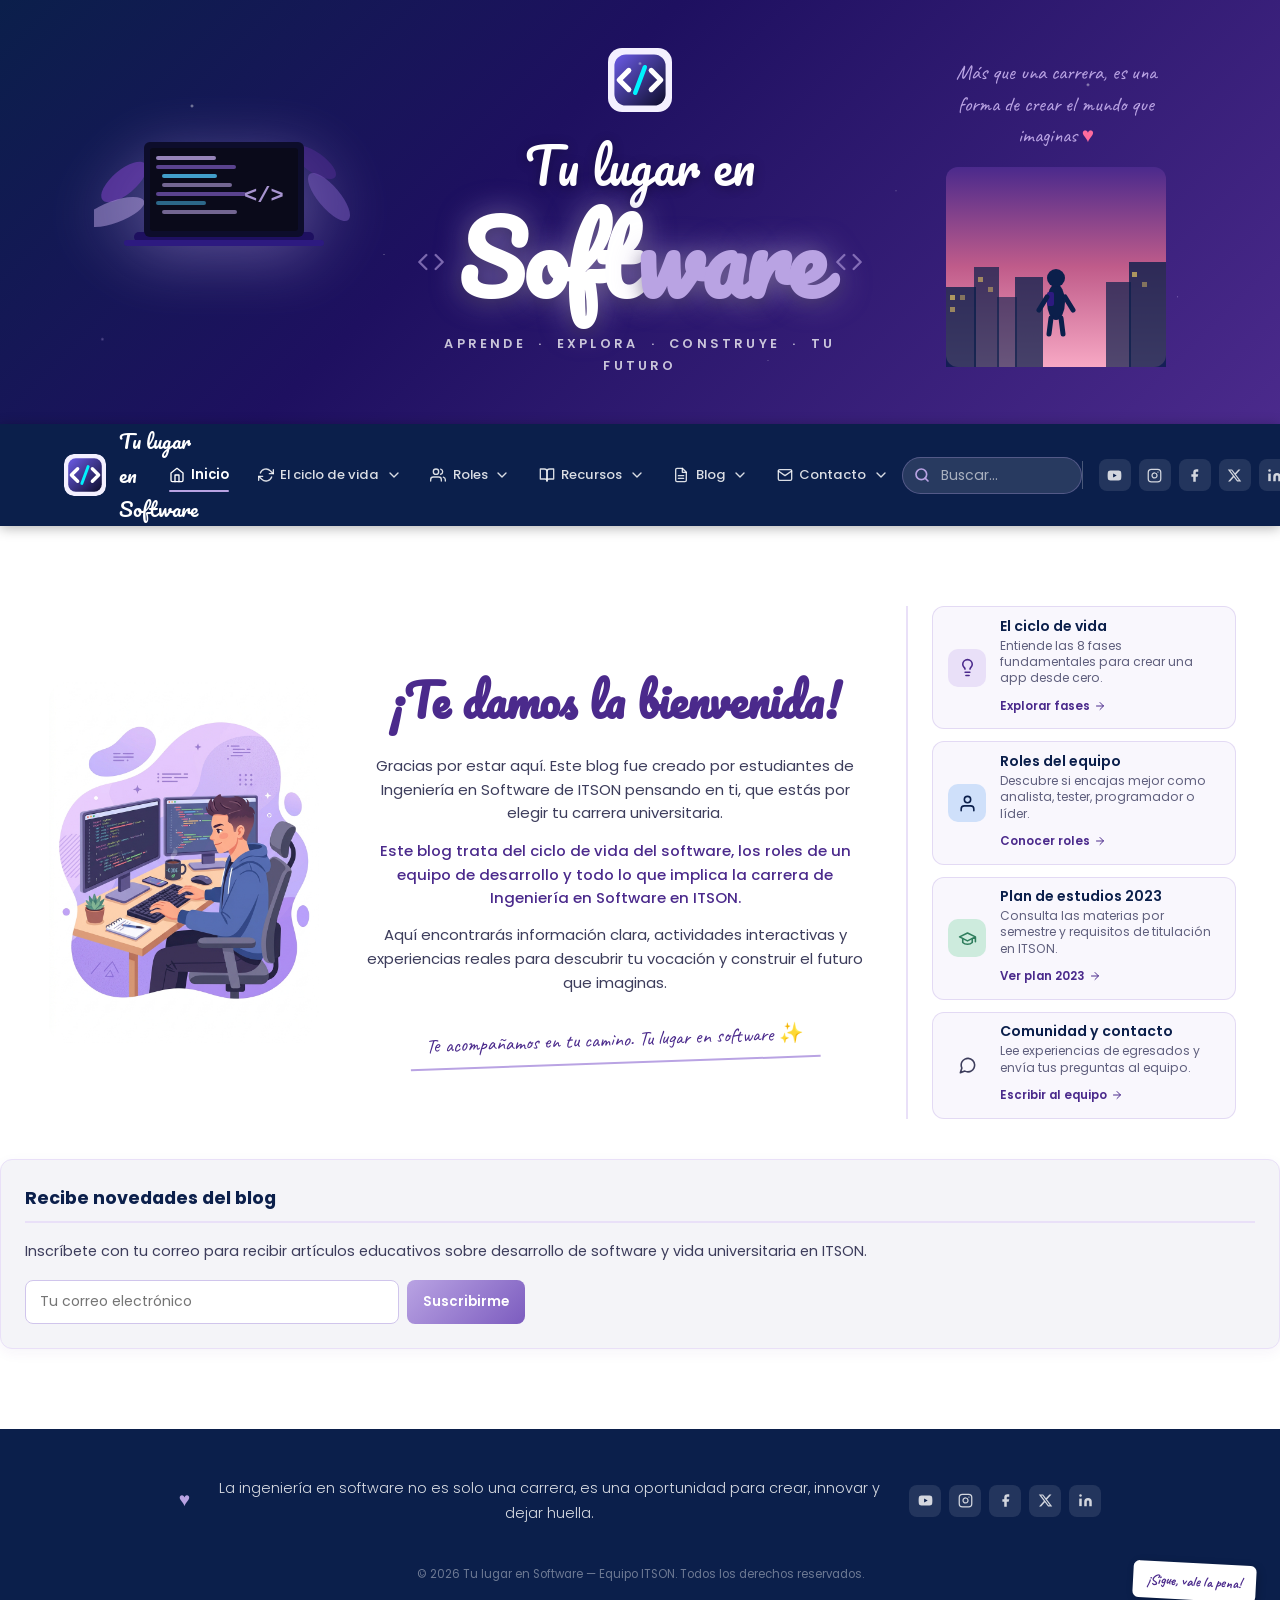
==== commit 8de876c7: "Agregar contenido completo de los articulos del blog y actualizar enlace oficial de Instagram" ====
--- a/index.html
+++ b/index.html
@@ -1,4 +1,4 @@
-<!DOCTYPE html>
+﻿<!DOCTYPE html>
 <html lang="es">
 
 <head>
@@ -275,7 +275,7 @@
             <polygon points="9.75 15.02 15.5 12 9.75 8.98 9.75 15.02" fill="#0B1F4B" />
           </svg>
         </a>
-        <a href="#" class="red-social" aria-label="Instagram" target="_blank" rel="noopener noreferrer">
+        <a href="https://www.instagram.com/tulugarensoftware/" class="red-social" aria-label="Instagram" target="_blank" rel="noopener noreferrer">
           <svg viewBox="0 0 24 24" fill="none" stroke="currentColor" stroke-width="2" stroke-linecap="round"
             stroke-linejoin="round" aria-hidden="true">
             <rect x="2" y="2" width="20" height="20" rx="5" ry="5" />
@@ -473,7 +473,7 @@
         <a href="#" class="red-social" aria-label="YouTube" target="_blank" rel="noopener noreferrer">
           <svg viewBox="0 0 24 24" fill="currentColor" aria-hidden="true"><path d="M22.54 6.42a2.78 2.78 0 0 0-1.95-1.96C18.88 4 12 4 12 4s-6.88 0-8.59.46a2.78 2.78 0 0 0-1.95 1.96A29 29 0 0 0 1 12a29 29 0 0 0 .46 5.58 2.78 2.78 0 0 0 1.95 1.96C5.12 20 12 20 12 20s6.88 0 8.59-.46a2.78 2.78 0 0 0 1.95-1.96A29 29 0 0 0 23 12a29 29 0 0 0-.46-5.58z"/><polygon points="9.75 15.02 15.5 12 9.75 8.98 9.75 15.02" fill="#0B1F4B"/></svg>
         </a>
-        <a href="#" class="red-social" aria-label="Instagram" target="_blank" rel="noopener noreferrer">
+        <a href="https://www.instagram.com/tulugarensoftware/" class="red-social" aria-label="Instagram" target="_blank" rel="noopener noreferrer">
           <svg viewBox="0 0 24 24" fill="none" stroke="currentColor" stroke-width="2" stroke-linecap="round" stroke-linejoin="round" aria-hidden="true"><rect x="2" y="2" width="20" height="20" rx="5" ry="5"/><path d="M16 11.37A4 4 0 1 1 12.63 8 4 4 0 0 1 16 11.37z"/><line x1="17.5" y1="6.5" x2="17.51" y2="6.5"/></svg>
         </a>
         <a href="#" class="red-social" aria-label="Facebook" target="_blank" rel="noopener noreferrer">
--- a/css/estilos.css
+++ b/css/estilos.css
@@ -440,10 +440,10 @@
 
 .bienvenida-grid {
   display: grid;
-  grid-template-columns: 1fr 1.5fr 1fr;
-  gap: 3rem;
-  align-items: start;
-  max-width: 1200px;
+  grid-template-columns: 280px 1.35fr 330px;
+  gap: 1.8rem;
+  align-items: center;
+  max-width: 1240px;
   margin: 0 auto;
   padding: 0 1.5rem;
 }
@@ -472,7 +472,7 @@
 .bienvenida-izq img {
   position: relative;
   z-index: 1;
-  max-width: 280px;
+  max-width: 270px;
   width: 100%;
   border-radius: var(--radio-grande);
 }
@@ -480,64 +480,68 @@
 /* Columna central: texto */
 .bienvenida-centro {
   text-align: center;
-  padding: 1rem 0;
+  padding: 0.5rem 0.8rem;
 }
 
 .titulo-bienvenida {
   font-family: var(--fuente-script);
-  font-size: clamp(2rem, 4vw, 3rem);
+  font-size: clamp(2rem, 3.5vw, 2.8rem);
   color: var(--morado-profundo);
-  margin-bottom: 1.5rem;
+  margin-bottom: 1rem;
 }
 
 .bienvenida-centro p {
-  font-size: 0.95rem;
+  font-size: 0.93rem;
   color: var(--gris-texto);
-  margin-bottom: 1.2rem;
-  max-width: 380px;
+  margin-bottom: 0.85rem;
+  max-width: 500px;
   margin-left: auto;
   margin-right: auto;
+  line-height: 1.6;
 }
 
 .nota-manuscrita {
   display: inline-block;
   font-family: var(--fuente-mano);
-  font-size: 1.3rem;
+  font-size: 1.25rem;
   color: var(--morado-profundo);
   transform: rotate(-2deg);
-  margin-top: 1rem;
-  padding: 0.5rem 1.2rem;
+  margin-top: 0.6rem;
+  padding: 0.3rem 1rem;
   border-bottom: 2px solid var(--lila);
 }
 
-/* Columna derecha: tarjetas mini */
+/* Columna derecha: tarjetas mini compactas */
 .bienvenida-der {
   border-left: 2px solid var(--lila-claro);
-  padding-left: 2rem;
+  padding-left: 1.5rem;
   display: flex;
   flex-direction: column;
-  gap: 1.2rem;
+  gap: 0.75rem;
 }
 
 .tarjeta-mini {
   display: flex;
-  align-items: flex-start;
-  gap: 1rem;
-  padding: 1rem;
-  background: var(--gris-suave);
+  align-items: center;
+  gap: 0.85rem;
+  padding: 0.65rem 0.95rem;
+  background: #F9F7FD;
+  border: 1px solid rgba(185, 163, 227, 0.35);
   border-radius: var(--radio);
-  transition: transform var(--transicion), box-shadow var(--transicion);
+  transition: transform var(--transicion), box-shadow var(--transicion), border-color var(--transicion);
 }
 
 .tarjeta-mini:hover {
   transform: translateX(4px);
-  box-shadow: var(--sombra-card);
+  box-shadow: 0 4px 14px rgba(75, 42, 140, 0.1);
+  border-color: var(--lila);
+  background: var(--blanco);
 }
 
 .icono-circulo {
-  width: 42px;
-  height: 42px;
-  border-radius: 50%;
+  width: 38px;
+  height: 38px;
+  border-radius: 10px;
   display: flex;
   align-items: center;
   justify-content: center;
@@ -545,8 +549,8 @@
 }
 
 .icono-circulo svg {
-  width: 20px;
-  height: 20px;
+  width: 19px;
+  height: 19px;
 }
 
 .ic-lila    { background: var(--lila-claro); color: var(--morado-profundo); }
@@ -554,17 +558,45 @@
 .ic-verde   { background: var(--verde-menta); color: #2E7D5C; }
 .ic-morado  { background: #DDD0F5; color: var(--morado-profundo); }
 
-.tarjeta-mini-texto h4 {
+.tarjeta-mini-info {
+  flex: 1;
+  min-width: 0;
+}
+
+.tarjeta-mini-info h3 {
   font-size: 0.88rem;
   font-weight: 600;
   color: var(--azul-marino);
-  margin-bottom: 0.2rem;
-}
-
-.tarjeta-mini-texto p {
-  font-size: 0.78rem;
-  color: #6B6B8A;
-  line-height: 1.4;
+  margin: 0 0 0.15rem 0;
+  line-height: 1.25;
+}
+
+.tarjeta-mini-info p {
+  font-size: 0.76rem;
+  color: #60607E;
+  margin: 0 0 0.25rem 0;
+  line-height: 1.35;
+}
+
+.tarjeta-mini-info .enlace-flecha {
+  font-size: 0.74rem;
+  font-weight: 600;
+  color: var(--morado-profundo);
+  display: inline-flex;
+  align-items: center;
+  gap: 0.25rem;
+  transition: gap var(--transicion), color var(--transicion);
+}
+
+.tarjeta-mini-info .enlace-flecha svg {
+  width: 12px;
+  height: 12px;
+  transition: transform var(--transicion);
+}
+
+.tarjeta-mini:hover .enlace-flecha {
+  color: var(--azul-marino);
+  gap: 0.45rem;
 }
 
 /* =====================================================
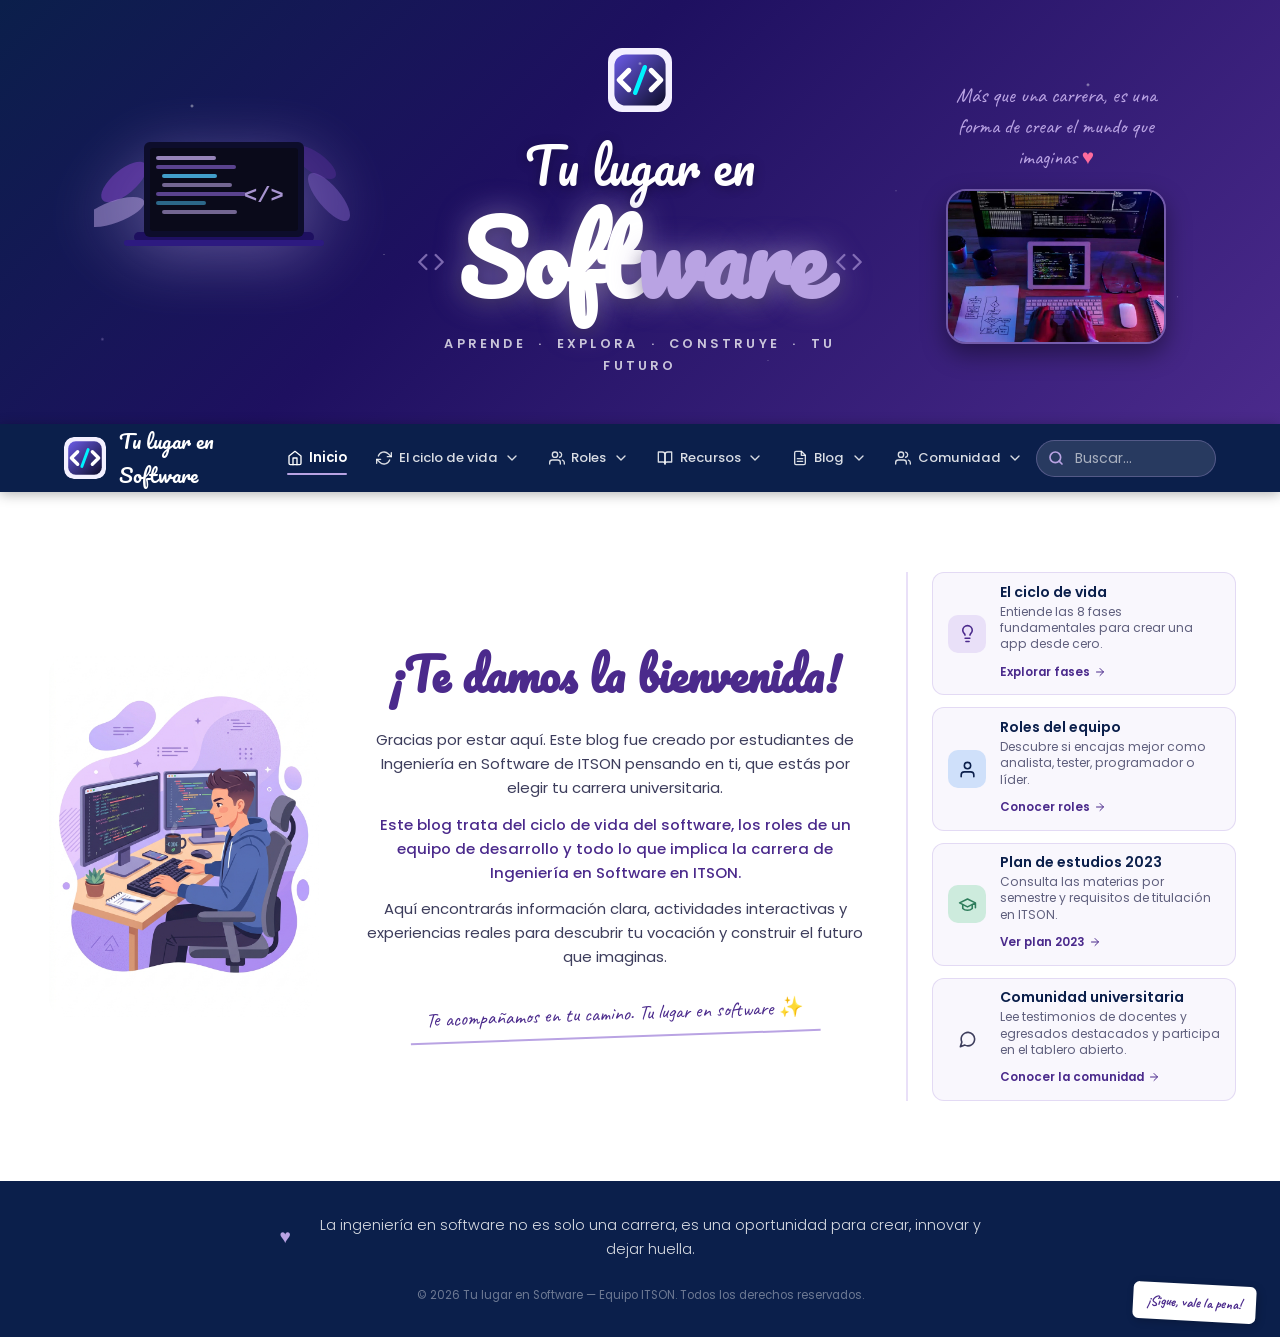
==== commit 1f5c2285: "Eliminar redes sociales y newsletters, implementar sistema interactivo de comentarios, anadir imagen" ====
--- a/index.html
+++ b/index.html
@@ -1,4 +1,4 @@
-﻿<!DOCTYPE html>
+<!DOCTYPE html>
 <html lang="es">
 
 <head>
@@ -78,38 +78,7 @@
           Más que una carrera, es una forma de crear el mundo que imaginas
           <span class="corazon">♥</span>
         </p>
-        <svg class="silueta-ciudad" viewBox="0 0 220 200" xmlns="http://www.w3.org/2000/svg">
-          <defs>
-            <linearGradient id="gradAtardecer" x1="0%" y1="0%" x2="0%" y2="100%">
-              <stop offset="0%" style="stop-color:#4B2A8C" />
-              <stop offset="50%" style="stop-color:#C05C8A" />
-              <stop offset="100%" style="stop-color:#F7A8C4" />
-            </linearGradient>
-          </defs>
-          <rect width="220" height="200" fill="url(#gradAtardecer)" rx="12" />
-          <rect x="0" y="120" width="30" height="80" fill="rgba(11,31,75,0.8)" />
-          <rect x="28" y="100" width="25" height="100" fill="rgba(11,31,75,0.7)" />
-          <rect x="51" y="130" width="20" height="70" fill="rgba(11,31,75,0.6)" />
-          <rect x="69" y="110" width="28" height="90" fill="rgba(11,31,75,0.75)" />
-          <rect x="160" y="115" width="25" height="85" fill="rgba(11,31,75,0.7)" />
-          <rect x="183" y="95" width="37" height="105" fill="rgba(11,31,75,0.8)" />
-          <rect x="4" y="128" width="5" height="5" fill="rgba(255,220,100,0.6)" />
-          <rect x="14" y="128" width="5" height="5" fill="rgba(255,220,100,0.4)" />
-          <rect x="4" y="140" width="5" height="5" fill="rgba(255,220,100,0.5)" />
-          <rect x="32" y="110" width="5" height="5" fill="rgba(255,220,100,0.5)" />
-          <rect x="42" y="120" width="5" height="5" fill="rgba(255,220,100,0.4)" />
-          <rect x="186" y="105" width="5" height="5" fill="rgba(255,220,100,0.6)" />
-          <rect x="196" y="115" width="5" height="5" fill="rgba(255,220,100,0.4)" />
-          <g transform="translate(95,75)">
-            <ellipse cx="15" cy="60" rx="9" ry="18" fill="#0B1F4B" />
-            <circle cx="15" cy="36" r="9" fill="#0B1F4B" />
-            <rect x="6" y="50" width="7" height="14" rx="2" fill="#2D1A80" />
-            <line x1="6" y1="55" x2="-2" y2="68" stroke="#0B1F4B" stroke-width="5" stroke-linecap="round" />
-            <line x1="24" y1="55" x2="32" y2="68" stroke="#0B1F4B" stroke-width="5" stroke-linecap="round" />
-            <line x1="10" y1="76" x2="8" y2="92" stroke="#0B1F4B" stroke-width="5" stroke-linecap="round" />
-            <line x1="20" y1="76" x2="22" y2="92" stroke="#0B1F4B" stroke-width="5" stroke-linecap="round" />
-          </g>
-        </svg>
+        <img src="img/header-desarrollador.jpg" alt="Mesa de trabajo de programación y desarrollo de software" class="header-img-desarrollador" />
       </div>
     </div>
   </header>
@@ -228,20 +197,16 @@
         </li>
 
         <li class="nav-item-has-submenu">
-          <a href="contacto.html" class="nav-link-padre">
-            <svg viewBox="0 0 24 24" fill="none" stroke="currentColor" stroke-width="2" stroke-linecap="round"
-              stroke-linejoin="round" aria-hidden="true">
-              <path d="M4 4h16c1.1 0 2 .9 2 2v12c0 1.1-.9 2-2 2H4c-1.1 0-2-.9-2-2V6c0-1.1.9-2 2-2z" />
-              <polyline points="22,6 12,13 2,6" />
-            </svg>
-            Contacto
+          <a href="comunidad.html" class="nav-link-padre">
+            <svg viewBox="0 0 24 24" fill="none" stroke="currentColor" stroke-width="2" stroke-linecap="round" stroke-linejoin="round" aria-hidden="true"><path d="M17 21v-2a4 4 0 0 0-4-4H5a4 4 0 0 0-4 4v2"/><circle cx="9" cy="7" r="4"/><path d="M23 21v-2a4 4 0 0 0-3-3.87"/><path d="M16 3.13a4 4 0 0 1 0 7.75"/></svg>
+            Comunidad
             <svg class="icono-flecha-sub" viewBox="0 0 24 24" fill="none" stroke="currentColor" stroke-width="2" stroke-linecap="round" stroke-linejoin="round" aria-hidden="true"><polyline points="6 9 12 15 18 9"></polyline></svg>
           </a>
-          <button type="button" class="btn-toggle-sub" aria-label="Desplegar submenú Contacto" aria-expanded="false">▾</button>
+          <button type="button" class="btn-toggle-sub" aria-label="Desplegar submenú Comunidad" aria-expanded="false">▾</button>
           <ul class="nav-submenu">
-            <li><a href="contacto.html#formulario-contacto">Formulario</a></li>
-            <li><a href="contacto.html#voces-invitadas">Voces invitadas</a></li>
-            <li><a href="contacto.html#equipo-desarrollo">Equipo</a></li>
+            <li><a href="comunidad.html#voces-invitadas">Voces invitadas</a></li>
+            <li><a href="comunidad.html#comentarios-generales">Comentarios generales</a></li>
+            <li><a href="comunidad.html#equipo-desarrollo">Equipo creador</a></li>
           </ul>
         </li>
       </ul>
@@ -264,44 +229,6 @@
           <div id="panel-busqueda-resultados" class="panel-busqueda-resultados" role="region" aria-live="polite"></div>
         </form>
       </div>
-
-      <!-- Redes sociales con Facebook y aria-label X antes Twitter -->
-      <div class="nav-redes" aria-label="Redes sociales">
-        <div class="nav-divisor" aria-hidden="true"></div>
-        <a href="#" class="red-social" aria-label="YouTube" target="_blank" rel="noopener noreferrer">
-          <svg viewBox="0 0 24 24" fill="currentColor" aria-hidden="true">
-            <path
-              d="M22.54 6.42a2.78 2.78 0 0 0-1.95-1.96C18.88 4 12 4 12 4s-6.88 0-8.59.46a2.78 2.78 0 0 0-1.95 1.96A29 29 0 0 0 1 12a29 29 0 0 0 .46 5.58 2.78 2.78 0 0 0 1.95 1.96C5.12 20 12 20 12 20s6.88 0 8.59-.46a2.78 2.78 0 0 0 1.95-1.96A29 29 0 0 0 23 12a29 29 0 0 0-.46-5.58z" />
-            <polygon points="9.75 15.02 15.5 12 9.75 8.98 9.75 15.02" fill="#0B1F4B" />
-          </svg>
-        </a>
-        <a href="https://www.instagram.com/tulugarensoftware/" class="red-social" aria-label="Instagram" target="_blank" rel="noopener noreferrer">
-          <svg viewBox="0 0 24 24" fill="none" stroke="currentColor" stroke-width="2" stroke-linecap="round"
-            stroke-linejoin="round" aria-hidden="true">
-            <rect x="2" y="2" width="20" height="20" rx="5" ry="5" />
-            <path d="M16 11.37A4 4 0 1 1 12.63 8 4 4 0 0 1 16 11.37z" />
-            <line x1="17.5" y1="6.5" x2="17.51" y2="6.5" />
-          </svg>
-        </a>
-        <a href="#" class="red-social" aria-label="Facebook" target="_blank" rel="noopener noreferrer">
-          <svg viewBox="0 0 24 24" fill="currentColor" aria-hidden="true">
-            <path d="M18 2h-3a5 5 0 0 0-5 5v3H7v4h3v8h4v-8h3l1-4h-4V7a1 1 0 0 1 1-1h3z"/>
-          </svg>
-        </a>
-        <a href="#" class="red-social" aria-label="X antes Twitter" target="_blank" rel="noopener noreferrer">
-          <svg viewBox="0 0 24 24" fill="currentColor" aria-hidden="true">
-            <path
-              d="M18.244 2.25h3.308l-7.227 8.26 8.502 11.24H16.17l-5.214-6.817L4.99 21.75H1.68l7.73-8.835L1.254 2.25H8.08l4.713 6.231zm-1.161 17.52h1.833L7.084 4.126H5.117z" />
-          </svg>
-        </a>
-        <a href="#" class="red-social" aria-label="LinkedIn" target="_blank" rel="noopener noreferrer">
-          <svg viewBox="0 0 24 24" fill="currentColor" aria-hidden="true">
-            <path d="M16 8a6 6 0 0 1 6 6v7h-4v-7a2 2 0 0 0-2-2 2 2 0 0 0-2 2v7h-4v-7a6 6 0 0 1 6-6z" />
-            <rect x="2" y="9" width="4" height="12" />
-            <circle cx="4" cy="4" r="2" />
-          </svg>
-        </a>
-      </div>
     </div>
   </nav>
 
@@ -412,7 +339,7 @@
             </div>
           </article>
 
-          <!-- Tarjeta 4: Contacto y voces -->
+          <!-- Tarjeta 4: Comunidad universitaria -->
           <article class="tarjeta-mini">
             <div class="icono-circulo ic-rosa" aria-hidden="true">
               <svg viewBox="0 0 24 24" fill="none" stroke="currentColor" stroke-width="2" stroke-linecap="round"
@@ -422,10 +349,10 @@
               </svg>
             </div>
             <div class="tarjeta-mini-info">
-              <h3>Comunidad y contacto</h3>
-              <p>Lee experiencias de egresados y envía tus preguntas al equipo.</p>
-              <a href="contacto.html" class="enlace-flecha">
-                Escribir al equipo
+              <h3>Comunidad universitaria</h3>
+              <p>Lee testimonios de docentes y egresados destacados y participa en el tablero abierto.</p>
+              <a href="comunidad.html" class="enlace-flecha">
+                Conocer la comunidad
                 <svg viewBox="0 0 24 24" fill="none" stroke="currentColor" stroke-width="2" stroke-linecap="round"
                   stroke-linejoin="round" aria-hidden="true">
                   <line x1="5" y1="12" x2="19" y2="12" />
@@ -440,20 +367,6 @@
       </div>
 
       <!-- Bloque corto de suscripción al newsletter en la página de bienvenida -->
-      <div class="bloque-sidebar" style="margin-top: 2.5rem; background: var(--gris-suave);">
-        <h3 class="titulo-bloque-sidebar">Recibe novedades del blog</h3>
-        <p style="font-size:0.9rem; margin-bottom: 1rem; color: var(--gris-texto);">
-          Inscríbete con tu correo para recibir artículos educativos sobre desarrollo de software y vida universitaria en ITSON.
-        </p>
-        <form class="form-newsletter" novalidate style="max-width: 500px;">
-          <div style="display: flex; gap: 0.5rem; flex-wrap: wrap;">
-            <input type="email" class="input-newsletter" placeholder="Tu correo electrónico" required aria-label="Correo para recibir novedades" style="flex: 1; min-width: 220px;" />
-            <button type="submit" class="btn-newsletter">Suscribirme</button>
-          </div>
-          <div class="newsletter-msg" role="status"></div>
-        </form>
-      </div>
-
     </section>
 
   </main>
@@ -467,26 +380,6 @@
       <p class="pie-frase">
         La ingeniería en software no es solo una carrera, es una oportunidad para crear, innovar y dejar huella.
       </p>
-
-      <!-- Repetición de redes sociales en el pie de página con Facebook y X -->
-      <div class="nav-redes" style="margin: 1.5rem 0; justify-content: center; display: flex;">
-        <a href="#" class="red-social" aria-label="YouTube" target="_blank" rel="noopener noreferrer">
-          <svg viewBox="0 0 24 24" fill="currentColor" aria-hidden="true"><path d="M22.54 6.42a2.78 2.78 0 0 0-1.95-1.96C18.88 4 12 4 12 4s-6.88 0-8.59.46a2.78 2.78 0 0 0-1.95 1.96A29 29 0 0 0 1 12a29 29 0 0 0 .46 5.58 2.78 2.78 0 0 0 1.95 1.96C5.12 20 12 20 12 20s6.88 0 8.59-.46a2.78 2.78 0 0 0 1.95-1.96A29 29 0 0 0 23 12a29 29 0 0 0-.46-5.58z"/><polygon points="9.75 15.02 15.5 12 9.75 8.98 9.75 15.02" fill="#0B1F4B"/></svg>
-        </a>
-        <a href="https://www.instagram.com/tulugarensoftware/" class="red-social" aria-label="Instagram" target="_blank" rel="noopener noreferrer">
-          <svg viewBox="0 0 24 24" fill="none" stroke="currentColor" stroke-width="2" stroke-linecap="round" stroke-linejoin="round" aria-hidden="true"><rect x="2" y="2" width="20" height="20" rx="5" ry="5"/><path d="M16 11.37A4 4 0 1 1 12.63 8 4 4 0 0 1 16 11.37z"/><line x1="17.5" y1="6.5" x2="17.51" y2="6.5"/></svg>
-        </a>
-        <a href="#" class="red-social" aria-label="Facebook" target="_blank" rel="noopener noreferrer">
-          <svg viewBox="0 0 24 24" fill="currentColor" aria-hidden="true"><path d="M18 2h-3a5 5 0 0 0-5 5v3H7v4h3v8h4v-8h3l1-4h-4V7a1 1 0 0 1 1-1h3z"/></svg>
-        </a>
-        <a href="#" class="red-social" aria-label="X antes Twitter" target="_blank" rel="noopener noreferrer">
-          <svg viewBox="0 0 24 24" fill="currentColor" aria-hidden="true"><path d="M18.244 2.25h3.308l-7.227 8.26 8.502 11.24H16.17l-5.214-6.817L4.99 21.75H1.68l7.73-8.835L1.254 2.25H8.08l4.713 6.231zm-1.161 17.52h1.833L7.084 4.126H5.117z"/></svg>
-        </a>
-        <a href="#" class="red-social" aria-label="LinkedIn" target="_blank" rel="noopener noreferrer">
-          <svg viewBox="0 0 24 24" fill="currentColor" aria-hidden="true"><path d="M16 8a6 6 0 0 1 6 6v7h-4v-7a2 2 0 0 0-2-2 2 2 0 0 0-2 2v7h-4v-7a6 6 0 0 1 6-6z"/><rect x="2" y="9" width="4" height="12"/><circle cx="4" cy="4" r="2"/></svg>
-        </a>
-      </div>
-
     </div>
     <p class="pie-copy">© 2026 Tu lugar en Software — Equipo ITSON. Todos los derechos reservados.</p>
     <span class="pie-sticker" aria-hidden="true">¡Sigue, vale la pena!</span>
--- a/css/estilos.css
+++ b/css/estilos.css
@@ -285,6 +285,18 @@
   animation: flotarSuave 5s ease-in-out infinite 1s;
 }
 
+.header-img-desarrollador {
+  width: 100%;
+  max-width: 220px;
+  height: 155px;
+  object-fit: cover;
+  border-radius: var(--radio-grande);
+  border: 2px solid rgba(185, 163, 227, 0.45);
+  box-shadow: 0 10px 25px rgba(0, 0, 0, 0.4);
+  animation: flotarSuave 5s ease-in-out infinite 1s;
+  display: block;
+}
+
 /* =====================================================
    BARRA DE NAVEGACIÓN
    ===================================================== */
@@ -2312,3 +2324,327 @@
   }
 }
 
+/* =====================================================
+   VISTAS DEL BLOG: LISTA DE PREVIEWS Y LECTOR INDIVIDUAL
+   ===================================================== */
+.blog-grid-previews {
+  display: grid;
+  grid-template-columns: repeat(auto-fill, minmax(310px, 1fr));
+  gap: 1.6rem;
+  margin-top: 1.5rem;
+}
+
+.tarjeta-preview-blog {
+  background: var(--blanco);
+  border: 1px solid var(--lila-claro);
+  border-radius: var(--radio-grande);
+  padding: 1.6rem;
+  box-shadow: 0 4px 16px rgba(75, 42, 140, 0.06);
+  display: flex;
+  flex-direction: column;
+  justify-content: space-between;
+  transition: transform var(--transicion), box-shadow var(--transicion), border-color var(--transicion);
+}
+
+.tarjeta-preview-blog:hover {
+  transform: translateY(-4px);
+  box-shadow: 0 8px 24px rgba(75, 42, 140, 0.14);
+  border-color: var(--lila);
+}
+
+.preview-meta {
+  display: flex;
+  align-items: center;
+  gap: 0.6rem;
+  flex-wrap: wrap;
+  margin-bottom: 0.8rem;
+}
+
+.preview-categoria {
+  background: #EAE6FF;
+  color: var(--morado-profundo);
+  padding: 0.25rem 0.75rem;
+  border-radius: 12px;
+  font-size: 0.76rem;
+  font-weight: 600;
+}
+
+.preview-fecha {
+  font-size: 0.76rem;
+  color: #777799;
+}
+
+.preview-lectura {
+  font-size: 0.76rem;
+  color: var(--morado-profundo);
+  font-weight: 500;
+}
+
+.preview-titulo {
+  font-size: 1.18rem;
+  color: var(--azul-marino);
+  margin-bottom: 0.65rem;
+  line-height: 1.35;
+  font-weight: 600;
+}
+
+.preview-resumen {
+  font-size: 0.88rem;
+  color: #555577;
+  line-height: 1.55;
+  margin-bottom: 1.2rem;
+  flex-grow: 1;
+}
+
+.btn-leer-articulo {
+  display: inline-flex;
+  align-items: center;
+  gap: 0.4rem;
+  color: var(--morado-profundo);
+  font-weight: 600;
+  font-size: 0.86rem;
+  text-decoration: none;
+  transition: gap var(--transicion), color var(--transicion);
+  align-self: flex-start;
+}
+
+.btn-leer-articulo:hover {
+  color: var(--azul-marino);
+  gap: 0.65rem;
+}
+
+.btn-volver-blog {
+  display: inline-flex;
+  align-items: center;
+  gap: 0.5rem;
+  background: #F4F0FD;
+  color: var(--morado-profundo);
+  padding: 0.6rem 1.2rem;
+  border-radius: 20px;
+  font-weight: 600;
+  font-size: 0.88rem;
+  margin-bottom: 1.8rem;
+  text-decoration: none;
+  border: 1px solid var(--lila-claro);
+  transition: background var(--transicion), transform var(--transicion);
+  cursor: pointer;
+}
+
+.btn-volver-blog:hover {
+  background: var(--morado-profundo);
+  color: var(--blanco);
+  transform: translateX(-3px);
+}
+
+.articulo-completo-vista {
+  background: var(--blanco);
+  border: 1px solid var(--lila-claro);
+  border-radius: var(--radio-grande);
+  padding: 2.4rem;
+  box-shadow: var(--sombra-card);
+}
+
+.articulo-completo-vista h2 {
+  font-size: 1.8rem;
+  color: var(--azul-marino);
+  margin: 0.8rem 0 1.4rem 0;
+  line-height: 1.3;
+}
+
+.articulo-completo-vista h3 {
+  font-size: 1.22rem;
+  color: var(--morado-profundo);
+  margin: 1.8rem 0 0.65rem 0;
+}
+
+.articulo-completo-vista p {
+  font-size: 0.98rem;
+  line-height: 1.75;
+  color: var(--gris-texto);
+  margin-bottom: 1.2rem;
+}
+
+/* =====================================================
+   SISTEMA DE COMENTARIOS (BLOG Y COMUNIDAD GENERAL)
+   ===================================================== */
+.seccion-comentarios {
+  margin-top: 2.5rem;
+  padding-top: 2rem;
+  border-top: 2px solid #EAE6FF;
+}
+
+.titulo-comentarios {
+  font-size: 1.35rem;
+  color: var(--azul-marino);
+  margin-bottom: 0.4rem;
+  display: flex;
+  align-items: center;
+  gap: 0.6rem;
+}
+
+.subtitulo-comentarios {
+  font-size: 0.88rem;
+  color: #666688;
+  margin-bottom: 1.5rem;
+}
+
+.lista-comentarios {
+  display: flex;
+  flex-direction: column;
+  gap: 1.1rem;
+  margin-bottom: 2rem;
+}
+
+.tarjeta-comentario {
+  background: #FAF8FE;
+  border: 1px solid var(--lila-claro);
+  border-radius: var(--radio);
+  padding: 1.2rem;
+  display: flex;
+  gap: 1rem;
+  align-items: flex-start;
+  transition: transform var(--transicion), box-shadow var(--transicion);
+}
+
+.tarjeta-comentario:hover {
+  transform: translateY(-2px);
+  box-shadow: 0 4px 16px rgba(75, 42, 140, 0.08);
+}
+
+.comentario-avatar {
+  width: 44px;
+  height: 44px;
+  border-radius: 50%;
+  background: var(--morado-profundo);
+  color: var(--blanco);
+  font-weight: 700;
+  font-size: 0.95rem;
+  display: flex;
+  align-items: center;
+  justify-content: center;
+  flex-shrink: 0;
+  box-shadow: 0 2px 8px rgba(75, 42, 140, 0.25);
+}
+
+.comentario-cuerpo {
+  flex-grow: 1;
+}
+
+.comentario-cabecera {
+  display: flex;
+  align-items: center;
+  gap: 0.6rem;
+  flex-wrap: wrap;
+  margin-bottom: 0.4rem;
+}
+
+.comentario-autor {
+  font-weight: 700;
+  color: var(--azul-marino);
+  font-size: 0.95rem;
+}
+
+.comentario-rol {
+  background: #EAE6FF;
+  color: var(--morado-profundo);
+  font-size: 0.75rem;
+  font-weight: 600;
+  padding: 0.2rem 0.6rem;
+  border-radius: 12px;
+}
+
+.comentario-fecha {
+  font-size: 0.78rem;
+  color: #8888AA;
+}
+
+.comentario-texto {
+  font-size: 0.92rem;
+  color: #444466;
+  line-height: 1.6;
+  margin: 0;
+}
+
+.form-comentario-contenedor {
+  background: #FFFFFF;
+  border: 1px solid var(--lila-claro);
+  border-radius: var(--radio-grande);
+  padding: 1.6rem;
+  box-shadow: 0 4px 14px rgba(75, 42, 140, 0.05);
+}
+
+.form-comentario-titulo {
+  font-size: 1.15rem;
+  color: var(--azul-marino);
+  margin-bottom: 1rem;
+  font-weight: 600;
+}
+
+.grid-campos-comentario {
+  display: grid;
+  grid-template-columns: 1fr 1fr;
+  gap: 1rem;
+  margin-bottom: 1rem;
+}
+
+@media (max-width: 600px) {
+  .grid-campos-comentario {
+    grid-template-columns: 1fr;
+  }
+}
+
+.campo-comentario {
+  display: flex;
+  flex-direction: column;
+  gap: 0.35rem;
+}
+
+.campo-comentario label {
+  font-size: 0.86rem;
+  font-weight: 600;
+  color: var(--azul-marino);
+}
+
+.campo-comentario input,
+.campo-comentario select,
+.campo-comentario textarea {
+  padding: 0.7rem 0.9rem;
+  border: 1px solid #CCC5E0;
+  border-radius: var(--radio);
+  font-family: inherit;
+  font-size: 0.9rem;
+  color: var(--gris-texto);
+  background: #FFF;
+  transition: border-color var(--transicion), box-shadow var(--transicion);
+}
+
+.campo-comentario input:focus,
+.campo-comentario select:focus,
+.campo-comentario textarea:focus {
+  border-color: var(--morado-profundo);
+  outline: none;
+  box-shadow: 0 0 0 3px rgba(106, 61, 175, 0.15);
+}
+
+.btn-publicar-comentario {
+  background: var(--morado-profundo);
+  color: var(--blanco);
+  border: none;
+  border-radius: 20px;
+  padding: 0.7rem 1.6rem;
+  font-weight: 600;
+  font-size: 0.92rem;
+  cursor: pointer;
+  transition: background var(--transicion), transform var(--transicion);
+  display: inline-flex;
+  align-items: center;
+  gap: 0.5rem;
+}
+
+.btn-publicar-comentario:hover {
+  background: var(--azul-marino);
+  transform: translateY(-2px);
+}
+
+
+
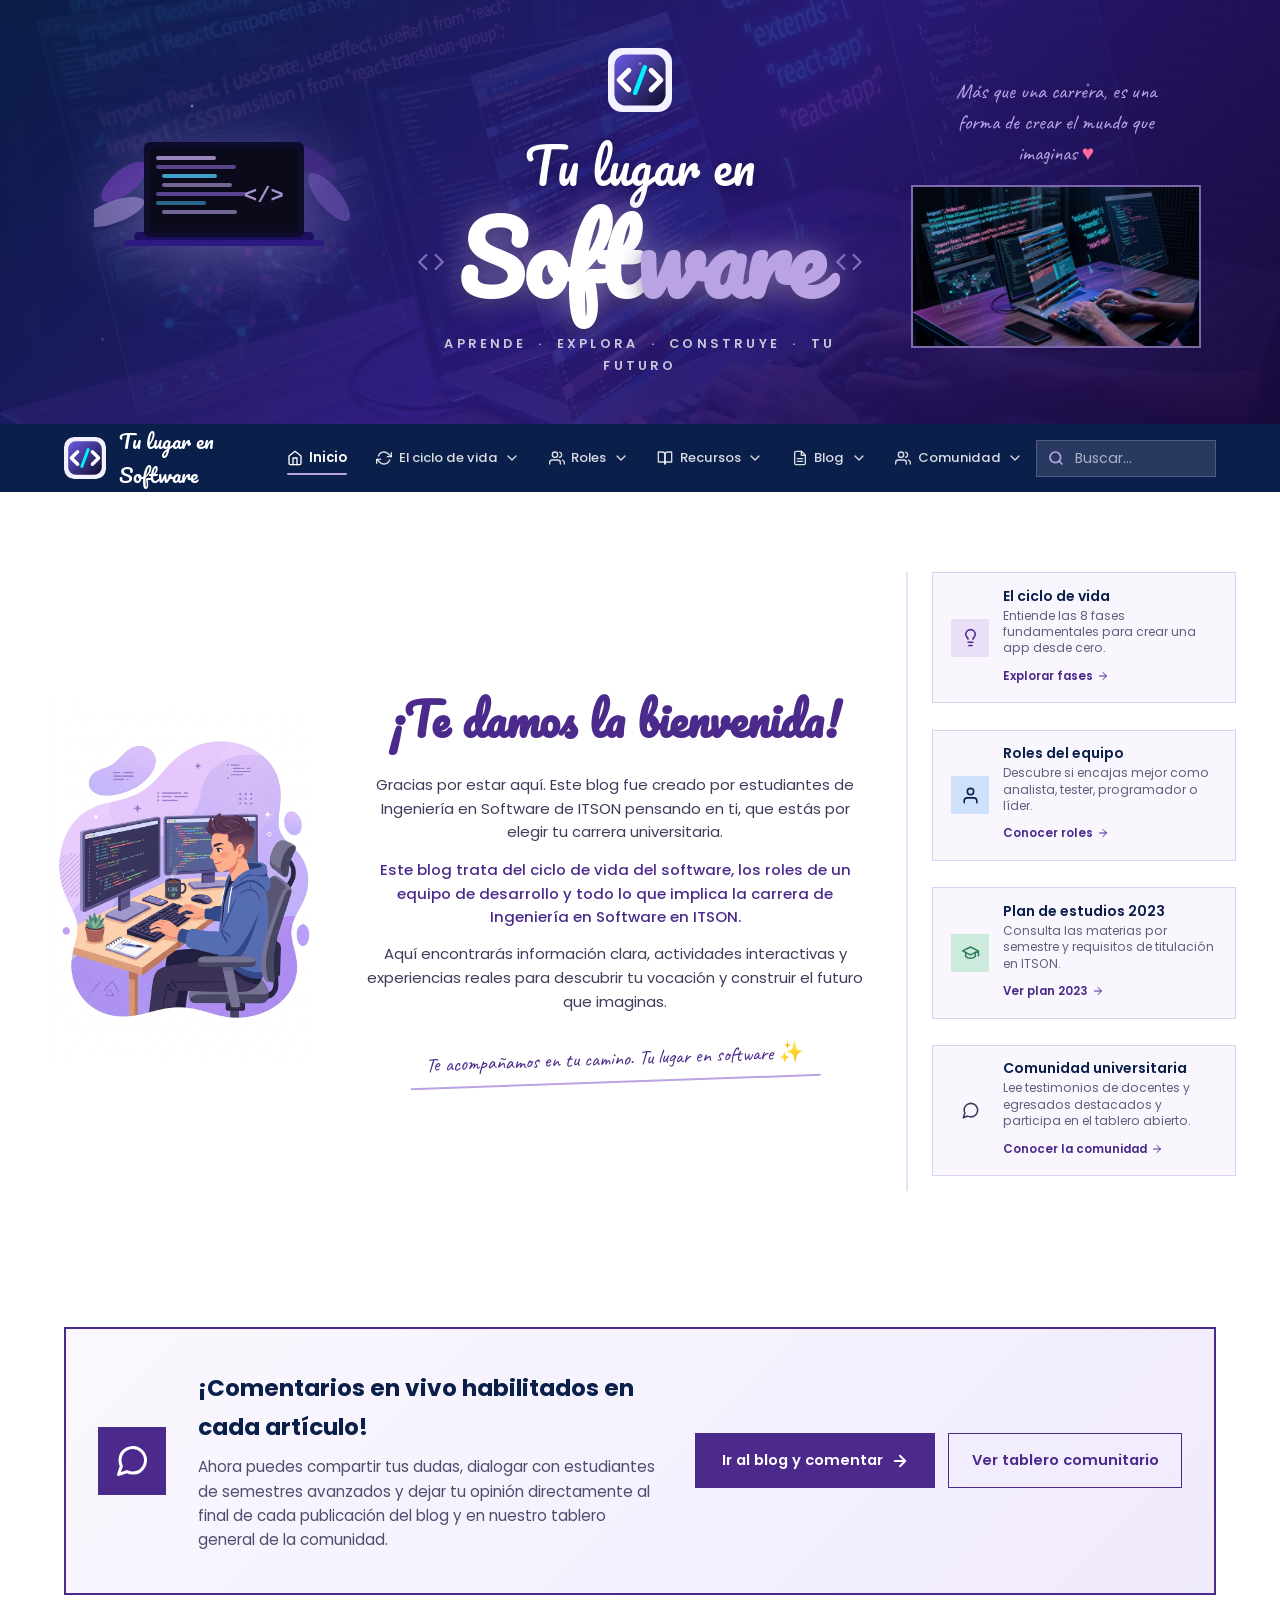
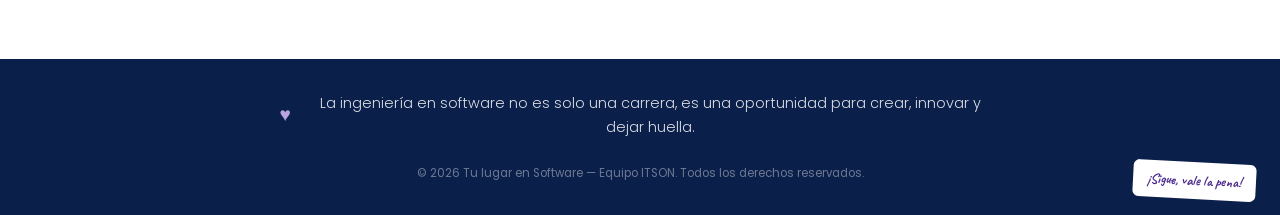
==== commit 479f8d08: "Bordes cuadrados en todas las tarjetas, eliminacion total de sombras, margenes amplios, persistencia" ====
--- a/index.html
+++ b/index.html
@@ -369,6 +369,41 @@
       <!-- Bloque corto de suscripción al newsletter en la página de bienvenida -->
     </section>
 
+    <!-- =====================================================
+         SECCIÓN DESTACADA: COMENTARIOS EN VIVO EN EL BLOG
+         ===================================================== -->
+    <section class="contenedor reveal" aria-labelledby="titulo-banner-comentarios" style="margin-bottom: 4rem;">
+      <div class="banner-comentarios-home">
+        <div class="banner-comentarios-grid">
+          <div class="banner-comentarios-icono" aria-hidden="true">
+            <svg viewBox="0 0 24 24" fill="none" stroke="currentColor" stroke-width="2" stroke-linecap="round" stroke-linejoin="round">
+              <path d="M21 11.5a8.38 8.38 0 0 1-.9 3.8 8.5 8.5 0 0 1-7.6 4.7 8.38 8.38 0 0 1-3.8-.9L3 21l1.9-5.7a8.38 8.38 0 0 1-.9-3.8 8.5 8.5 0 0 1 4.7-7.6 8.38 8.38 0 0 1 3.8-.9h.5a8.48 8.48 0 0 1 8 8v.5z" />
+            </svg>
+          </div>
+          <div class="banner-comentarios-texto">
+            <h2 id="titulo-banner-comentarios" style="font-size: 1.45rem; font-weight: 700; color: var(--azul-marino); margin-bottom: 0.5rem;">
+              ¡Comentarios en vivo habilitados en cada artículo!
+            </h2>
+            <p>
+              Ahora puedes compartir tus dudas, dialogar con estudiantes de semestres avanzados y dejar tu opinión directamente al final de cada publicación del blog y en nuestro tablero general de la comunidad.
+            </p>
+          </div>
+          <div class="banner-comentarios-acciones">
+            <a href="blog.html" class="btn-banner-comentarios">
+              Ir al blog y comentar
+              <svg width="18" height="18" viewBox="0 0 24 24" fill="none" stroke="currentColor" stroke-width="2.5" stroke-linecap="round" stroke-linejoin="round" aria-hidden="true">
+                <line x1="5" y1="12" x2="19" y2="12" />
+                <polyline points="12 5 19 12 12 19" />
+              </svg>
+            </a>
+            <a href="comunidad.html#comentarios-generales" class="btn-banner-comentarios-sec">
+              Ver tablero comunitario
+            </a>
+          </div>
+        </div>
+      </div>
+    </section>
+
   </main>
 
   <!-- =====================================================
--- a/css/estilos.css
+++ b/css/estilos.css
@@ -20,8 +20,8 @@
   --blanco:           #FFFFFF;
   --gris-texto:       #3D3D5C;
   --gris-suave:       #F4F4F8;
-  --sombra-lila:      rgba(185, 163, 227, 0.25);
-  --sombra-oscura:    rgba(11, 31, 75, 0.15);
+  --sombra-lila:      transparent;
+  --sombra-oscura:    transparent;
 
   /* Gradiente principal */
   --gradiente-hero: linear-gradient(135deg, #0B1F4B 0%, #1E1060 40%, #4B2A8C 100%);
@@ -32,12 +32,12 @@
   --fuente-mano:    'Caveat', cursive;
   --fuente-cuerpo:  'Poppins', 'Segoe UI', sans-serif;
 
-  /* Espaciado */
-  --radio:          12px;
-  --radio-grande:   20px;
-  --radio-completo: 50px;
-  --sombra-card:    0 4px 20px var(--sombra-lila);
-  --sombra-hover:   0 8px 32px rgba(75, 42, 140, 0.25);
+  /* Espaciado y estilo de tarjetas cuadradas sin sombras */
+  --radio:          0px;
+  --radio-grande:   0px;
+  --radio-completo: 0px;
+  --sombra-card:    none;
+  --sombra-hover:   none;
 
   /* Transiciones */
   --transicion: 0.3s ease;
@@ -51,6 +51,7 @@
   box-sizing: border-box;
   margin: 0;
   padding: 0;
+  box-shadow: none !important;
 }
 
 html {
@@ -162,7 +163,9 @@
    HERO / CABECERA
    ===================================================== */
 .hero {
-  background: var(--gradiente-hero);
+  background:
+    linear-gradient(135deg, rgba(11, 31, 75, 0.92) 0%, rgba(45, 26, 128, 0.88) 50%, rgba(26, 10, 62, 0.94) 100%),
+    url('../img/header-desarrollador.jpg') center/cover no-repeat;
   min-height: 420px;
   position: relative;
   overflow: hidden;
@@ -287,14 +290,21 @@
 
 .header-img-desarrollador {
   width: 100%;
-  max-width: 220px;
-  height: 155px;
+  max-width: 290px;
+  aspect-ratio: 16 / 9;
+  height: auto;
   object-fit: cover;
   border-radius: var(--radio-grande);
-  border: 2px solid rgba(185, 163, 227, 0.45);
-  box-shadow: 0 10px 25px rgba(0, 0, 0, 0.4);
+  border: 2px solid rgba(185, 163, 227, 0.6);
+  box-shadow: 0 12px 30px rgba(0, 0, 0, 0.5), 0 0 25px rgba(79, 195, 247, 0.3);
   animation: flotarSuave 5s ease-in-out infinite 1s;
   display: block;
+  transition: transform 0.3s ease, box-shadow 0.3s ease;
+}
+
+.header-img-desarrollador:hover {
+  transform: translateY(-4px) scale(1.02);
+  box-shadow: 0 16px 36px rgba(0, 0, 0, 0.6), 0 0 35px rgba(79, 195, 247, 0.5);
 }
 
 /* =====================================================
@@ -817,30 +827,44 @@
 
 .fase-card {
   background: var(--blanco);
-  border-radius: var(--radio-grande);
-  box-shadow: var(--sombra-card);
+  border-radius: var(--radio);
+  border: 1px solid var(--lila-claro);
+  border-top: 4px solid var(--morado-profundo);
+  box-shadow: none;
   padding: 1.5rem;
   cursor: pointer;
-  transition: transform var(--transicion), box-shadow var(--transicion);
-  border-top: 4px solid var(--lila);
+  transition: transform var(--transicion), border-color var(--transicion);
   position: relative;
   overflow: hidden;
-}
-
-.fase-card::before {
-  content: '';
-  position: absolute;
-  top: 0;
-  left: 0;
-  right: 0;
-  bottom: 0;
-  background: linear-gradient(135deg, rgba(185,163,227,0.05), transparent);
-  pointer-events: none;
+  margin-bottom: 1rem;
+}
+
+.fase-img-contenedor {
+  width: 100%;
+  aspect-ratio: 16 / 9;
+  overflow: hidden;
+  border-radius: var(--radio);
+  margin-bottom: 1rem;
+  border: 1px solid var(--lila-claro);
+  background: #0D0D2B;
+}
+
+.fase-img {
+  width: 100%;
+  height: 100%;
+  object-fit: cover;
+  display: block;
+  transition: transform var(--transicion);
 }
 
 .fase-card:hover {
-  transform: translateY(-6px);
-  box-shadow: var(--sombra-hover);
+  transform: translateY(-4px);
+  box-shadow: none;
+  border-color: var(--morado-profundo);
+}
+
+.fase-card:hover .fase-img {
+  transform: scale(1.04);
 }
 
 .fase-numero {
@@ -1098,29 +1122,37 @@
 
 .rol-card {
   background: var(--blanco);
-  border-radius: var(--radio-grande);
+  border-radius: var(--radio);
+  border: 1px solid var(--lila-claro);
+  border-top: 4px solid var(--morado-profundo);
   padding: 2rem;
-  box-shadow: var(--sombra-card);
-  transition: transform var(--transicion), box-shadow var(--transicion);
-  border-top: 4px solid var(--lila);
+  box-shadow: none;
+  transition: transform var(--transicion), border-color var(--transicion);
   position: relative;
   overflow: hidden;
-}
-
-.rol-card::after {
-  content: '';
-  position: absolute;
-  bottom: -30px;
-  right: -30px;
-  width: 100px;
-  height: 100px;
-  border-radius: 50%;
-  background: rgba(185,163,227,0.1);
+  margin-bottom: 2rem;
+}
+
+.rol-img-banner {
+  width: 100%;
+  aspect-ratio: 16 / 9;
+  max-height: 280px;
+  object-fit: cover;
+  border-radius: var(--radio);
+  border: 1px solid var(--lila-claro);
+  margin-bottom: 1.5rem;
+  display: block;
+  transition: transform var(--transicion);
 }
 
 .rol-card:hover {
-  transform: translateY(-8px);
-  box-shadow: var(--sombra-hover);
+  transform: translateY(-4px);
+  box-shadow: none;
+  border-color: var(--morado-profundo);
+}
+
+.rol-card:hover .rol-img-banner {
+  transform: scale(1.02);
 }
 
 .rol-icono {
@@ -2337,19 +2369,20 @@
 .tarjeta-preview-blog {
   background: var(--blanco);
   border: 1px solid var(--lila-claro);
-  border-radius: var(--radio-grande);
+  border-radius: var(--radio);
   padding: 1.6rem;
-  box-shadow: 0 4px 16px rgba(75, 42, 140, 0.06);
+  box-shadow: none;
   display: flex;
   flex-direction: column;
   justify-content: space-between;
-  transition: transform var(--transicion), box-shadow var(--transicion), border-color var(--transicion);
+  margin-bottom: 1.6rem;
+  transition: transform var(--transicion), border-color var(--transicion);
 }
 
 .tarjeta-preview-blog:hover {
-  transform: translateY(-4px);
-  box-shadow: 0 8px 24px rgba(75, 42, 140, 0.14);
-  border-color: var(--lila);
+  transform: translateY(-3px);
+  box-shadow: none;
+  border-color: var(--morado-profundo);
 }
 
 .preview-meta {
@@ -2508,7 +2541,34 @@
 
 .tarjeta-comentario:hover {
   transform: translateY(-2px);
-  box-shadow: 0 4px 16px rgba(75, 42, 140, 0.08);
+  box-shadow: none;
+  border-color: var(--morado-profundo);
+}
+
+.comentario-vacio {
+  background: rgba(244, 240, 253, 0.7);
+  border: 1px dashed rgba(124, 92, 191, 0.4);
+  border-radius: var(--radio);
+  padding: 1.6rem;
+  text-align: center;
+  color: #555577;
+  font-size: 0.95rem;
+  display: flex;
+  flex-direction: column;
+  align-items: center;
+  gap: 0.6rem;
+}
+
+.comentario-vacio-icono {
+  width: 32px;
+  height: 32px;
+  color: var(--lila);
+  opacity: 0.85;
+}
+
+.comentario-vacio p {
+  margin: 0;
+  max-width: 480px;
 }
 
 .comentario-avatar {
@@ -2568,9 +2628,10 @@
 .form-comentario-contenedor {
   background: #FFFFFF;
   border: 1px solid var(--lila-claro);
-  border-radius: var(--radio-grande);
+  border-radius: var(--radio);
   padding: 1.6rem;
-  box-shadow: 0 4px 14px rgba(75, 42, 140, 0.05);
+  box-shadow: none;
+  margin-top: 1.5rem;
 }
 
 .form-comentario-titulo {
@@ -2578,6 +2639,99 @@
   color: var(--azul-marino);
   margin-bottom: 1rem;
   font-weight: 600;
+}
+
+/* =====================================================
+   SECCIÓN DE VIDEO DE YOUTUBE
+   ===================================================== */
+.video-seccion {
+  background: var(--blanco);
+  border: 1px solid var(--lila-claro);
+  border-radius: var(--radio);
+  padding: 2rem;
+  margin-top: 3.5rem;
+}
+
+.video-responsive-contenedor {
+  position: relative;
+  width: 100%;
+  padding-bottom: 56.25%;
+  height: 0;
+  overflow: hidden;
+  border-radius: var(--radio);
+  border: 1px solid var(--lila-claro);
+  background: #0B1F4B;
+  margin: 1.5rem 0;
+}
+
+.video-responsive-contenedor iframe {
+  position: absolute;
+  top: 0;
+  left: 0;
+  width: 100%;
+  height: 100%;
+  border: 0;
+}
+
+.video-cards-grid {
+  display: grid;
+  grid-template-columns: repeat(auto-fit, minmax(280px, 1fr));
+  gap: 1.5rem;
+  margin-top: 1.5rem;
+}
+
+.video-card-mini {
+  background: #FAF8FE;
+  border: 1px solid var(--lila-claro);
+  border-radius: var(--radio);
+  padding: 1.2rem;
+  display: flex;
+  flex-direction: column;
+  justify-content: space-between;
+}
+
+/* =====================================================
+   TABLA DE LÍDERES Y QUIZ INTERACTIVO
+   ===================================================== */
+.quiz-inicio-box {
+  background: #FAF8FE;
+  border: 1px solid var(--lila-claro);
+  border-radius: var(--radio);
+  padding: 2rem;
+  margin-bottom: 2rem;
+}
+
+.quiz-leaderboard {
+  background: var(--blanco);
+  border: 1px solid var(--lila-claro);
+  border-radius: var(--radio);
+  padding: 1.8rem;
+  margin-top: 2rem;
+}
+
+.tabla-scores {
+  width: 100%;
+  border-collapse: collapse;
+  margin-top: 1rem;
+}
+
+.tabla-scores th,
+.tabla-scores td {
+  padding: 0.8rem 1rem;
+  text-align: left;
+  border-bottom: 1px solid var(--lila-claro);
+  font-size: 0.92rem;
+}
+
+.tabla-scores th {
+  background: #F4F0FD;
+  color: var(--azul-marino);
+  font-weight: 600;
+}
+
+.posicion-medalla {
+  font-weight: 700;
+  color: var(--morado-profundo);
 }
 
 .grid-campos-comentario {
@@ -2623,15 +2777,15 @@
 .campo-comentario textarea:focus {
   border-color: var(--morado-profundo);
   outline: none;
-  box-shadow: 0 0 0 3px rgba(106, 61, 175, 0.15);
+  box-shadow: none !important;
 }
 
 .btn-publicar-comentario {
   background: var(--morado-profundo);
   color: var(--blanco);
   border: none;
-  border-radius: 20px;
-  padding: 0.7rem 1.6rem;
+  border-radius: 0px !important;
+  padding: 0.75rem 1.6rem;
   font-weight: 600;
   font-size: 0.92rem;
   cursor: pointer;
@@ -2646,5 +2800,278 @@
   transform: translateY(-2px);
 }
 
-
-
+/* =====================================================
+   BORDES CUADRADOS, MÁRGENES AMPLIOS Y CERO SOMBRAS (UNIVERSAL)
+   ===================================================== */
+.tarjeta-mini,
+.tarjeta-preview-blog,
+.art-card,
+.articulo-card,
+.articulo-item-completo,
+.rol-card,
+.rol-img-banner,
+.fase-card,
+.fase-img-contenedor,
+.fase-img,
+.modelo-card,
+.bloque-sidebar,
+.acordeon-item,
+.acordeon-btn,
+.tarjeta-comentario,
+.quiz-inicio-box,
+.quiz-pregunta,
+.quiz-opcion,
+.quiz-leaderboard,
+.tabla-scores,
+.tabla-scores th,
+.tabla-scores td,
+.video-card-mini,
+.video-responsive-contenedor,
+.header-img-desarrollador,
+.modal-contenido,
+.input-newsletter,
+.btn-newsletter,
+.input-busqueda-global,
+.panel-busqueda-resultados,
+.formulario-contacto,
+.campo-grupo input,
+.campo-grupo textarea,
+.campo-grupo select,
+.btn-primario,
+.btn-secundario,
+.btn-compartir,
+.btn-copiar-enlace,
+.btn-arriba,
+.btn-leer-articulo,
+.btn-publicar-comentario,
+.icono-circulo,
+.preview-categoria,
+.preview-fecha,
+.preview-lectura,
+.tag-categoria,
+.badge-rol,
+.comentario-avatar,
+.definicion-bloque,
+.banner-comentarios-home,
+.visor-mapa-contenedor,
+.requisito-card {
+  border-radius: 0px !important;
+  box-shadow: none !important;
+}
+
+/* Márgenes amplios y definidos para todas las tarjetas */
+.tarjeta-mini {
+  margin-bottom: 0.9rem;
+  padding: 0.9rem 1.15rem;
+  border: 1.5px solid rgba(185, 163, 227, 0.45);
+}
+
+.fase-card {
+  margin-bottom: 2rem;
+  padding: 1.8rem;
+  border: 1.5px solid #D8D0EC;
+  border-top: 4px solid var(--morado-profundo);
+}
+
+.rol-card {
+  margin-bottom: 2.5rem;
+  padding: 2.2rem;
+  border: 1.5px solid #D8D0EC;
+  border-top: 4px solid var(--morado-profundo);
+}
+
+.modelo-card {
+  margin-bottom: 2rem;
+  border: 1.5px solid #D8D0EC;
+  border-bottom: 4px solid var(--morado-profundo);
+}
+
+.tarjeta-preview-blog {
+  margin-bottom: 2.2rem;
+  padding: 2rem;
+  border: 1.5px solid #D8D0EC;
+}
+
+.bloque-sidebar {
+  margin-bottom: 2.5rem;
+  padding: 2rem;
+  border: 1.5px solid #D8D0EC;
+  background: #FCFBFF;
+}
+
+.acordeon-item {
+  margin-bottom: 1.2rem;
+  border: 1.5px solid #D8D0EC;
+}
+
+.tarjeta-comentario {
+  margin-bottom: 1.5rem;
+  padding: 1.4rem;
+  border: 1.5px solid #D8D0EC;
+}
+
+.quiz-inicio-box {
+  margin: 2.2rem 0;
+  padding: 2.2rem;
+  border: 1.5px solid var(--morado-profundo);
+}
+
+.quiz-pregunta {
+  margin-bottom: 1.8rem;
+  padding: 1.4rem;
+  border: 1.5px solid #E4DDF4;
+}
+
+.quiz-leaderboard {
+  margin: 2.5rem 0;
+  padding: 2.2rem;
+  border: 1.5px solid var(--morado-profundo);
+}
+
+.video-seccion {
+  margin: 3rem 0;
+  padding: 2rem;
+  border: 1.5px solid #D8D0EC;
+}
+
+/* =====================================================
+   BANNER DESTACADO: COMENTARIOS HABILITADOS EN EL BLOG (HOME)
+   ===================================================== */
+.banner-comentarios-home {
+  margin: 3.5rem 0 2rem 0;
+  background: linear-gradient(135deg, #FAF8FE 0%, #F0EAFD 100%);
+  border: 2px solid var(--morado-profundo);
+  padding: 2.5rem 2rem;
+  position: relative;
+  overflow: hidden;
+}
+
+.banner-comentarios-grid {
+  display: grid;
+  grid-template-columns: auto 1fr auto;
+  gap: 2rem;
+  align-items: center;
+}
+
+@media (max-width: 860px) {
+  .banner-comentarios-grid {
+    grid-template-columns: 1fr;
+    text-align: center;
+  }
+}
+
+.banner-comentarios-icono {
+  width: 68px;
+  height: 68px;
+  background: var(--morado-profundo);
+  color: var(--blanco);
+  display: flex;
+  align-items: center;
+  justify-content: center;
+  flex-shrink: 0;
+}
+
+.banner-comentarios-icono svg {
+  width: 36px;
+  height: 36px;
+}
+
+.banner-comentarios-texto h3 {
+  font-size: 1.35rem;
+  font-weight: 700;
+  color: var(--azul-marino);
+  margin-bottom: 0.5rem;
+}
+
+.banner-comentarios-texto p {
+  font-size: 0.95rem;
+  color: #4D4D6E;
+  line-height: 1.6;
+  max-width: 680px;
+}
+
+.banner-comentarios-acciones {
+  display: flex;
+  gap: 0.8rem;
+  flex-wrap: wrap;
+}
+
+.btn-banner-comentarios {
+  display: inline-flex;
+  align-items: center;
+  gap: 0.5rem;
+  background: var(--morado-profundo);
+  color: var(--blanco);
+  padding: 0.85rem 1.6rem;
+  font-size: 0.92rem;
+  font-weight: 600;
+  border: 1.5px solid var(--morado-profundo);
+  transition: background var(--transicion), color var(--transicion);
+}
+
+.btn-banner-comentarios:hover {
+  background: var(--azul-marino);
+  border-color: var(--azul-marino);
+}
+
+.btn-banner-comentarios-sec {
+  display: inline-flex;
+  align-items: center;
+  gap: 0.5rem;
+  background: transparent;
+  color: var(--morado-profundo);
+  padding: 0.85rem 1.4rem;
+  font-size: 0.92rem;
+  font-weight: 600;
+  border: 1.5px solid var(--morado-profundo);
+  transition: background var(--transicion), color var(--transicion);
+}
+
+.btn-banner-comentarios-sec:hover {
+  background: var(--morado-profundo);
+  color: var(--blanco);
+}
+
+/* =====================================================
+   VISOR DEL MAPA CURRICULAR (RECURSOS.HTML)
+   ===================================================== */
+.visor-mapa-contenedor {
+  background: #FFF;
+  border: 1.5px solid #D8D0EC;
+  padding: 1.5rem;
+  margin: 1.5rem 0 2rem 0;
+}
+
+.mapa-img-preview {
+  width: 100%;
+  height: auto;
+  display: block;
+  border: 1px solid #CCC5E0;
+  cursor: zoom-in;
+  transition: opacity var(--transicion);
+}
+
+.mapa-img-preview:hover {
+  opacity: 0.94;
+}
+
+.mapa-controles-barra {
+  display: flex;
+  justify-content: space-between;
+  align-items: center;
+  gap: 1rem;
+  margin-top: 1rem;
+  flex-wrap: wrap;
+}
+
+.requisito-card {
+  background: #FAF8FE;
+  border: 1.5px solid #D8D0EC;
+  border-left: 4px solid var(--morado-profundo);
+  padding: 1.4rem;
+  margin-bottom: 1.2rem;
+}
+
+
+
+
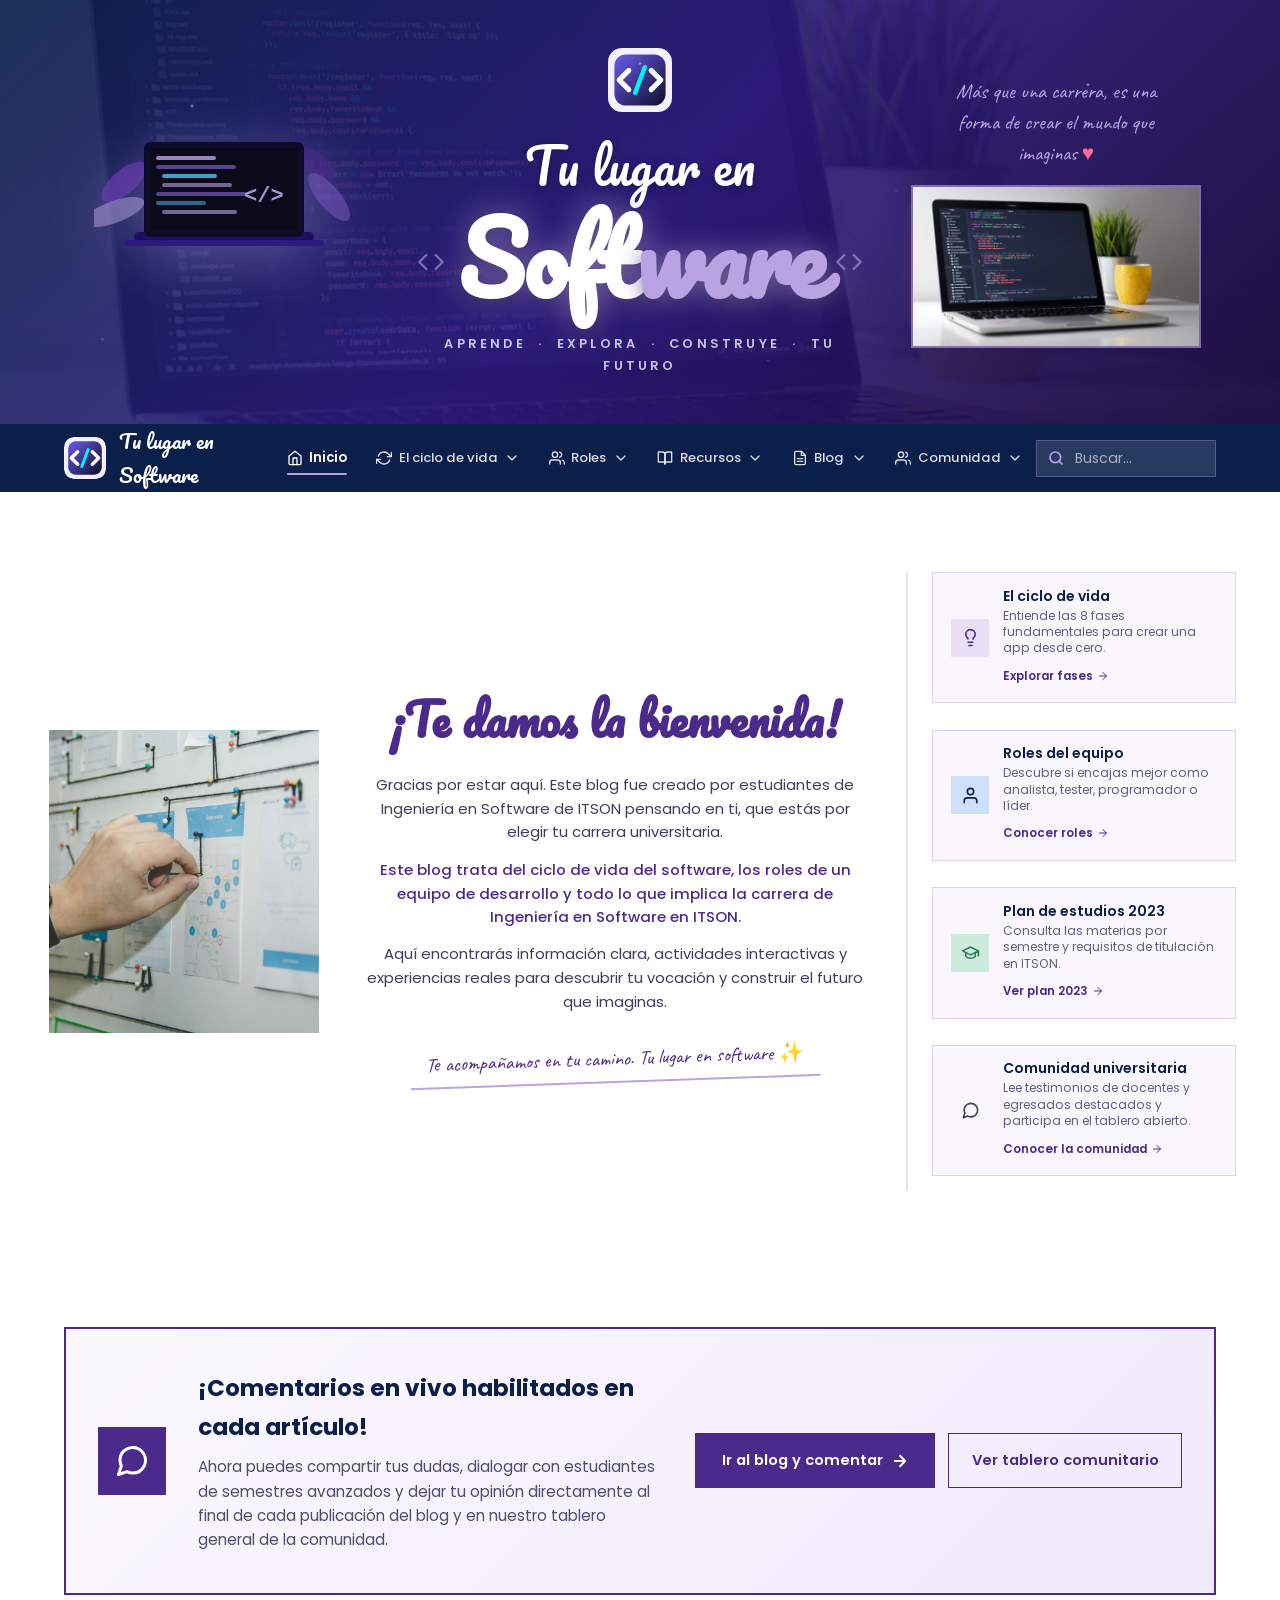
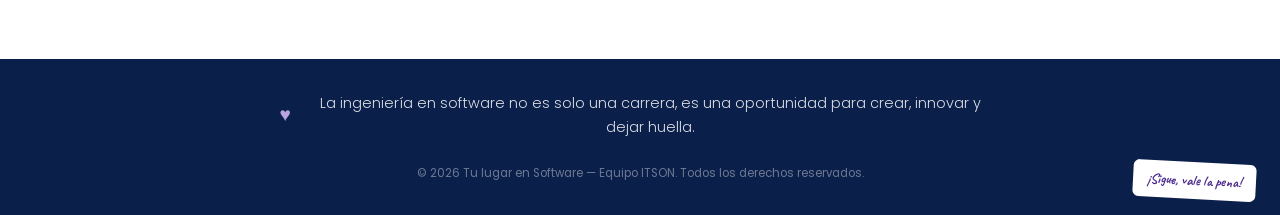
==== commit 2e29921f: "Imagenes realistas profesionales y optimizacion responsiva avanzada para celulares y tablets" ====
--- a/index.html
+++ b/index.html
@@ -245,7 +245,7 @@
         <div class="bienvenida-izq reveal-izq">
           <div class="mancha-organica" aria-hidden="true"></div>
           <img src="img/estudiante-escritorio.jpg"
-            alt="Ilustración de un estudiante frente a dos monitores con código, con una taza de café en el escritorio"
+            alt="Estudiante universitario de ingeniería en software en mesa de trabajo con código y herramientas de desarrollo"
             width="280" height="320" loading="lazy" />
         </div>
 
--- a/css/estilos.css
+++ b/css/estilos.css
@@ -820,7 +820,7 @@
 /* Diagrama de fases: grid interactivo */
 .ciclo-container {
   display: grid;
-  grid-template-columns: repeat(auto-fill, minmax(260px, 1fr));
+  grid-template-columns: repeat(auto-fill, minmax(min(100%, 250px), 1fr));
   gap: 1.5rem;
   margin-top: 2rem;
 }
@@ -1753,33 +1753,200 @@
 }
 
 /* =====================================================
-   RESPONSIVE — TABLET (max-width: 900px)
+   RESPONSIVE — SISTEMA COMPLETO PARA MÓVIL Y TABLET
    ===================================================== */
-@media (max-width: 900px) {
+
+/* --- TABLETS Y PANTALLAS MEDIANAS (max-width: 960px) --- */
+@media (max-width: 960px) {
+  /* Barra de navegación móvil */
+  .btn-hamburguesa {
+    display: flex;
+    z-index: 1060;
+  }
+
+  .nav-lista {
+    display: none;
+    position: absolute;
+    top: 100%;
+    left: 0;
+    right: 0;
+    background: #0B1F4B;
+    border-top: 1px solid rgba(185, 163, 227, 0.25);
+    border-bottom: 3px solid var(--morado-profundo);
+    flex-direction: column;
+    padding: 1rem 1.2rem 1.5rem 1.2rem;
+    gap: 0.4rem;
+    z-index: 1050;
+    max-height: calc(100vh - 65px);
+    overflow-y: auto;
+    -webkit-overflow-scrolling: touch;
+    box-shadow: none !important;
+  }
+
+  .nav-lista.abierta {
+    display: flex;
+    animation: aparecer 0.25s ease forwards;
+  }
+
+  .nav-lista li {
+    width: 100%;
+  }
+
+  .nav-lista li a {
+    display: flex;
+    align-items: center;
+    justify-content: flex-start;
+    gap: 0.75rem;
+    width: 100%;
+    padding: 0.85rem 1rem;
+    font-size: 0.95rem;
+    color: #FFFFFF;
+    background: rgba(255, 255, 255, 0.04);
+    border: 1px solid rgba(185, 163, 227, 0.15);
+    min-height: 48px;
+  }
+
+  .nav-lista li a:hover,
+  .nav-lista li a.activo {
+    background: rgba(185, 163, 227, 0.2);
+    color: #FFFFFF;
+    border-color: var(--lila);
+  }
+
+  .nav-item-has-submenu {
+    display: flex;
+    flex-direction: column;
+    width: 100%;
+    position: relative;
+  }
+
+  .btn-toggle-sub {
+    display: inline-flex !important;
+    align-items: center;
+    justify-content: center;
+    position: absolute;
+    right: 0.5rem;
+    top: 0.4rem;
+    width: 40px;
+    height: 40px;
+    background: rgba(185, 163, 227, 0.25);
+    color: #FFFFFF;
+    border: none;
+    font-size: 1.15rem;
+    z-index: 2;
+    cursor: pointer;
+  }
+
+  .btn-toggle-sub:active {
+    background: var(--morado-profundo);
+  }
+
+  .nav-submenu {
+    position: static !important;
+    display: none !important;
+    width: 100%;
+    background: rgba(0, 0, 0, 0.3) !important;
+    border: 1px solid rgba(185, 163, 227, 0.2) !important;
+    border-left: 3px solid var(--lila) !important;
+    padding: 0.4rem 0.6rem !important;
+    margin: 0.25rem 0 0.5rem 0;
+    box-shadow: none !important;
+    animation: none !important;
+  }
+
+  .nav-item-has-submenu.submenu-abierto .nav-submenu {
+    display: flex !important;
+    flex-direction: column;
+    gap: 0.25rem;
+  }
+
+  .nav-submenu li a {
+    padding: 0.65rem 0.8rem;
+    font-size: 0.88rem;
+    background: transparent;
+    border: none;
+    color: #D4CEE8;
+    min-height: 40px;
+  }
+
+  .nav-submenu li a:hover {
+    color: #FFFFFF;
+    background: rgba(255, 255, 255, 0.08);
+  }
+
+  .nav-redes {
+    display: none;
+  }
+
+  /* Hero en tablets y móviles */
+  .hero {
+    min-height: auto;
+    padding: 2.8rem 1rem;
+  }
+
   .hero-grid {
     grid-template-columns: 1fr;
+    gap: 2rem;
     text-align: center;
-    gap: 1.5rem;
-  }
-
-  .hero-izq, .hero-der {
+  }
+
+  .hero-izq {
     display: none;
   }
 
+  .hero-der {
+    display: flex;
+    flex-direction: column;
+    align-items: center;
+    justify-content: center;
+    margin-top: 0.5rem;
+  }
+
+  .hero-frase {
+    max-width: 320px;
+    font-size: 1.15rem;
+    margin-bottom: 0.8rem;
+  }
+
+  .header-img-desarrollador {
+    max-width: 320px;
+    width: 100%;
+    margin: 0 auto;
+    display: block;
+  }
+
+  /* Layout de dos columnas a una sola columna */
+  .layout-con-sidebar {
+    grid-template-columns: 1fr;
+    gap: 2.5rem;
+  }
+
+  .sidebar-derecha {
+    width: 100%;
+    margin-top: 1rem;
+  }
+
+  /* Bienvenida en pantalla mediana */
   .bienvenida-grid {
     grid-template-columns: 1fr;
     gap: 2rem;
+  }
+
+  .bienvenida-izq {
+    display: flex;
+    justify-content: center;
+  }
+
+  .bienvenida-izq img {
+    max-width: 260px;
+    margin: 0 auto;
   }
 
   .bienvenida-der {
     border-left: none;
     border-top: 2px solid var(--lila-claro);
     padding-left: 0;
-    padding-top: 2rem;
-  }
-
-  .ventajas-grid {
-    grid-template-columns: 1fr;
+    padding-top: 1.8rem;
   }
 
   .contacto-grid {
@@ -1792,75 +1959,488 @@
   }
 }
 
-/* =====================================================
-   RESPONSIVE — MÓVIL (max-width: 600px)
-   ===================================================== */
-@media (max-width: 600px) {
-  .nav-lista {
-    display: none;
-    position: absolute;
-    top: 60px;
-    left: 0;
-    right: 0;
-    background: var(--azul-marino);
-    flex-direction: column;
-    padding: 1rem;
-    gap: 0.2rem;
-    box-shadow: 0 8px 20px rgba(0,0,0,0.3);
-  }
-
-  .nav-lista.abierta {
-    display: flex;
-  }
-
-  .nav-lista li a {
-    padding: 0.7rem 1rem;
-    border-radius: var(--radio);
-  }
-
-  .btn-hamburguesa {
-    display: flex;
-  }
-
-  .nav-redes {
-    display: none;
-  }
-
-  .barra-nav {
-    position: relative;
-  }
-
-  .hero {
-    min-height: 300px;
-    padding: 2rem 1rem;
-  }
-
-  .hero-titulo-main {
-    font-size: 3rem;
-  }
-
-  .hero-titulo-top {
-    font-size: 1.5rem;
-  }
-
-  .ciclo-container,
+/* --- DISPOSITIVOS MÓVILES (max-width: 768px) --- */
+@media (max-width: 768px) {
+  .ciclo-container {
+    grid-template-columns: 1fr;
+    gap: 1.5rem;
+  }
+
   .modelos-grid,
   .roles-grid,
   .competencias-grid,
   .blog-grid {
     grid-template-columns: 1fr;
-  }
-
+    gap: 1.8rem;
+  }
+
+  .ventajas-grid {
+    grid-template-columns: 1fr;
+    gap: 1.2rem;
+  }
+
+  .video-cards-grid {
+    grid-template-columns: 1fr;
+    gap: 1.2rem;
+  }
+
+  .banner-comentarios-grid {
+    grid-template-columns: 1fr;
+    text-align: center;
+    gap: 1.4rem;
+  }
+
+  .banner-comentarios-icono {
+    margin: 0 auto;
+  }
+
+  .banner-comentarios-acciones {
+    justify-content: center;
+  }
+}
+
+/* --- CELULARES ESTÁNDAR Y COMPACTOS (max-width: 600px) --- */
+@media (max-width: 600px) {
+  /* Contenedores y secciones */
+  .contenedor {
+    padding: 0 1rem;
+  }
+
+  .seccion {
+    padding: 2.8rem 0;
+  }
+
+  /* Encabezados y tipografía */
+  .hero-titulo-top {
+    font-size: 1.35rem;
+  }
+
+  .hero-titulo-main {
+    font-size: clamp(2.3rem, 11vw, 3.2rem);
+    letter-spacing: -1px;
+    line-height: 1.1;
+  }
+
+  .hero-codigo-deco {
+    gap: 0.4rem;
+  }
+
+  .icono-codigo {
+    width: 20px;
+    height: 20px;
+  }
+
+  .hero-lema {
+    font-size: 0.62rem;
+    letter-spacing: 0.12em;
+    line-height: 1.5;
+    margin-top: 0.8rem;
+  }
+
+  .hero-frase {
+    font-size: 1.05rem;
+  }
+
+  .header-img-desarrollador {
+    max-width: 270px;
+  }
+
+  .titulo-seccion {
+    font-size: 1.65rem;
+    line-height: 1.25;
+  }
+
+  .subtitulo-seccion {
+    font-size: 0.82rem;
+  }
+
+  .intro-texto {
+    font-size: 0.94rem;
+  }
+
+  /* Barra de marca y buscador */
+  .nav-marca-texto {
+    font-size: 1.05rem;
+  }
+
+  .logo-header-img {
+    width: 34px;
+    height: 34px;
+  }
+
+  .input-busqueda-global {
+    width: 125px;
+    font-size: 0.85rem;
+    padding: 0.45rem 0.5rem 0.45rem 1.8rem;
+  }
+
+  .input-busqueda-global:focus {
+    width: 165px;
+  }
+
+  .panel-busqueda-resultados {
+    position: fixed;
+    top: 62px;
+    left: 0.8rem;
+    right: 0.8rem;
+    width: auto;
+    max-height: 72vh;
+    overflow-y: auto;
+    z-index: 1200;
+  }
+
+  /* Tarjetas y espaciados móviles */
+  .tarjeta-mini {
+    padding: 0.85rem 1rem;
+    margin-bottom: 0.75rem;
+  }
+
+  .tarjeta-mini-info h3 {
+    font-size: 0.92rem;
+  }
+
+  .tarjeta-mini-info p {
+    font-size: 0.82rem;
+  }
+
+  .fase-card {
+    padding: 1.25rem;
+    margin-bottom: 1.5rem;
+  }
+
+  .fase-numero {
+    font-size: 2.1rem;
+  }
+
+  .fase-card h3 {
+    font-size: 1.08rem;
+  }
+
+  .fase-descripcion {
+    font-size: 0.88rem;
+  }
+
+  .rol-card {
+    padding: 1.3rem;
+    margin-bottom: 1.8rem;
+  }
+
+  .rol-card h3 {
+    font-size: 1.15rem;
+  }
+
+  .rol-card p {
+    font-size: 0.88rem;
+  }
+
+  .rol-icono {
+    width: 48px;
+    height: 48px;
+    margin-bottom: 0.9rem;
+  }
+
+  .rol-icono svg {
+    width: 24px;
+    height: 24px;
+  }
+
+  .tarjeta-preview-blog {
+    padding: 1.3rem;
+    margin-bottom: 1.6rem;
+  }
+
+  .preview-titulo {
+    font-size: 1.2rem;
+    line-height: 1.3;
+  }
+
+  .preview-resumen {
+    font-size: 0.88rem;
+  }
+
+  .btn-leer-articulo {
+    width: 100%;
+    justify-content: center;
+    padding: 0.8rem 1rem;
+    min-height: 44px;
+  }
+
+  .articulo-item-completo {
+    padding: 1.25rem;
+  }
+
+  .articulo-item-completo h1 {
+    font-size: 1.6rem;
+    line-height: 1.25;
+  }
+
+  .articulo-cuerpo {
+    font-size: 0.92rem;
+    line-height: 1.7;
+  }
+
+  .articulo-cuerpo pre,
+  .articulo-cuerpo code {
+    max-width: 100%;
+    overflow-x: auto;
+  }
+
+  .bloque-sidebar {
+    padding: 1.3rem;
+    margin-bottom: 1.8rem;
+  }
+
+  /* Formulario de comentarios en móvil */
+  .grid-campos-comentario {
+    grid-template-columns: 1fr;
+    gap: 0.8rem;
+  }
+
+  .seccion-comentarios-articulo {
+    padding: 1.2rem;
+  }
+
+  .tarjeta-comentario {
+    padding: 1.1rem;
+    margin-bottom: 1.2rem;
+  }
+
+  .comentario-avatar {
+    width: 38px;
+    height: 38px;
+    font-size: 0.82rem;
+  }
+
+  .comentario-autor {
+    font-size: 0.92rem;
+  }
+
+  .comentario-texto {
+    font-size: 0.88rem;
+  }
+
+  .btn-publicar-comentario {
+    width: 100%;
+    justify-content: center;
+    padding: 0.85rem 1rem;
+    min-height: 46px;
+  }
+
+  /* Mini Quiz en celular */
   .quiz-seccion {
-    padding: 1.5rem;
-  }
-
-  .seccion {
-    padding: 3rem 0;
+    padding: 1.2rem 0;
+  }
+
+  .quiz-inicio-box {
+    padding: 1.3rem 1.1rem;
+    margin: 1.5rem 0;
+  }
+
+  .quiz-inicio-box > div {
+    flex-direction: column !important;
+    gap: 0.8rem !important;
+  }
+
+  #quiz-nombre-usuario {
+    width: 100% !important;
+    min-width: 0 !important;
+    min-height: 48px;
+    font-size: 0.95rem;
+  }
+
+  #btn-comenzar-quiz {
+    width: 100% !important;
+    min-height: 48px;
+    font-size: 0.95rem;
+    justify-content: center;
+  }
+
+  .quiz-pregunta {
+    padding: 1.15rem;
+    margin-bottom: 1.3rem;
+  }
+
+  .quiz-pregunta p {
+    font-size: 0.95rem;
+    margin-bottom: 0.8rem;
+  }
+
+  .quiz-opcion {
+    padding: 0.85rem 0.95rem;
+    font-size: 0.88rem;
+    line-height: 1.45;
+    min-height: 48px;
+    display: flex;
+    align-items: flex-start;
+    gap: 0.75rem;
+    margin-bottom: 0.5rem;
+    cursor: pointer;
+  }
+
+  .quiz-opcion input[type="radio"] {
+    margin-top: 2px;
+    transform: scale(1.2);
+    flex-shrink: 0;
+  }
+
+  #btn-calificar {
+    width: 100% !important;
+    min-height: 48px;
+    font-size: 1rem;
+    justify-content: center;
+  }
+
+  .quiz-leaderboard {
+    padding: 1.25rem 0.85rem;
+    margin: 2rem 0;
+  }
+
+  .tabla-scores {
+    font-size: 0.82rem;
+  }
+
+  .tabla-scores th,
+  .tabla-scores td {
+    padding: 0.65rem 0.45rem;
+  }
+
+  /* Acordeón y visor de recursos en celular */
+  .acordeon-item {
+    margin-bottom: 0.9rem;
+  }
+
+  .acordeon-btn {
+    padding: 0.9rem 1rem;
+    font-size: 0.9rem;
+    min-height: 50px;
+  }
+
+  .acordeon-contenido {
+    padding: 0.9rem 1rem;
+  }
+
+  .acordeon-contenido ul li {
+    font-size: 0.88rem;
+    padding: 0.35rem 0;
+  }
+
+  .requisito-card {
+    padding: 1.15rem;
+    margin-bottom: 1rem;
+  }
+
+  .visor-mapa-contenedor {
+    padding: 0.9rem;
+  }
+
+  .mapa-controles-barra {
+    flex-direction: column;
+    gap: 0.8rem;
+    width: 100%;
+  }
+
+  .mapa-controles-barra button,
+  .mapa-controles-barra a {
+    width: 100%;
+    justify-content: center;
+    text-align: center;
+    min-height: 46px;
+  }
+
+  /* Video educativo y banner home */
+  .video-seccion {
+    padding: 1.25rem;
+    margin: 2rem 0;
+  }
+
+  .banner-comentarios-home {
+    padding: 1.6rem 1.1rem;
+    margin: 2.2rem 0 1.5rem 0;
+  }
+
+  .banner-comentarios-icono {
+    width: 52px;
+    height: 52px;
+  }
+
+  .banner-comentarios-texto h2 {
+    font-size: 1.22rem;
+  }
+
+  .banner-comentarios-texto p {
+    font-size: 0.88rem;
+  }
+
+  .banner-comentarios-acciones {
+    flex-direction: column;
+    width: 100%;
+  }
+
+  .btn-banner-comentarios,
+  .btn-banner-comentarios-sec {
+    width: 100%;
+    justify-content: center;
+    text-align: center;
+    padding: 0.85rem 1rem;
+    min-height: 46px;
+  }
+
+  /* Modales en celular */
+  .modal-backdrop {
+    padding: 0.5rem;
+  }
+
+  .modal-contenido {
+    width: 96% !important;
+    max-width: 96% !important;
+    padding: 1.2rem !important;
+    margin: 1.5vh auto !important;
+    max-height: 96vh !important;
+  }
+
+  /* Botón subir y footer */
+  #btn-arriba {
+    bottom: 1.2rem;
+    right: 1.2rem;
+    width: 44px;
+    height: 44px;
+  }
+
+  .pie {
+    padding: 2.5rem 1rem 1.8rem 1rem;
+  }
+
+  .pie-frase {
+    font-size: 0.88rem;
   }
 
   .pie-sticker {
     display: none;
+  }
+}
+
+/* --- CELULARES MUY PEQUEÑOS (max-width: 380px) --- */
+@media (max-width: 380px) {
+  .hero-titulo-main {
+    font-size: 2.1rem;
+  }
+
+  .nav-marca-texto {
+    font-size: 0.92rem;
+  }
+
+  .input-busqueda-global {
+    width: 105px;
+  }
+
+  .input-busqueda-global:focus {
+    width: 135px;
+  }
+
+  .tabla-scores th,
+  .tabla-scores td {
+    padding: 0.5rem 0.3rem;
+    font-size: 0.76rem;
   }
 }
 
@@ -2323,45 +2903,13 @@
   transform: translateY(0);
 }
 
-/* ADAPTACIONES RESPONSIVE ADICIONALES */
-@media (max-width: 900px) {
-  .layout-con-sidebar {
-    grid-template-columns: 1fr;
-  }
-}
-
-@media (max-width: 768px) {
-  .input-busqueda-global {
-    width: 140px;
-  }
-
-  .input-busqueda-global:focus {
-    width: 180px;
-  }
-
-  .nav-submenu {
-    position: static;
-    box-shadow: none;
-    border: none;
-    background: rgba(0, 0, 0, 0.2);
-    margin-top: 0.3rem;
-  }
-
-  .nav-item-has-submenu.submenu-abierto .nav-submenu {
-    display: block;
-  }
-
-  .btn-toggle-sub {
-    display: inline-block;
-  }
-}
 
 /* =====================================================
    VISTAS DEL BLOG: LISTA DE PREVIEWS Y LECTOR INDIVIDUAL
    ===================================================== */
 .blog-grid-previews {
   display: grid;
-  grid-template-columns: repeat(auto-fill, minmax(310px, 1fr));
+  grid-template-columns: repeat(auto-fill, minmax(min(100%, 280px), 1fr));
   gap: 1.6rem;
   margin-top: 1.5rem;
 }
@@ -2675,7 +3223,7 @@
 
 .video-cards-grid {
   display: grid;
-  grid-template-columns: repeat(auto-fit, minmax(280px, 1fr));
+  grid-template-columns: repeat(auto-fit, minmax(min(100%, 260px), 1fr));
   gap: 1.5rem;
   margin-top: 1.5rem;
 }
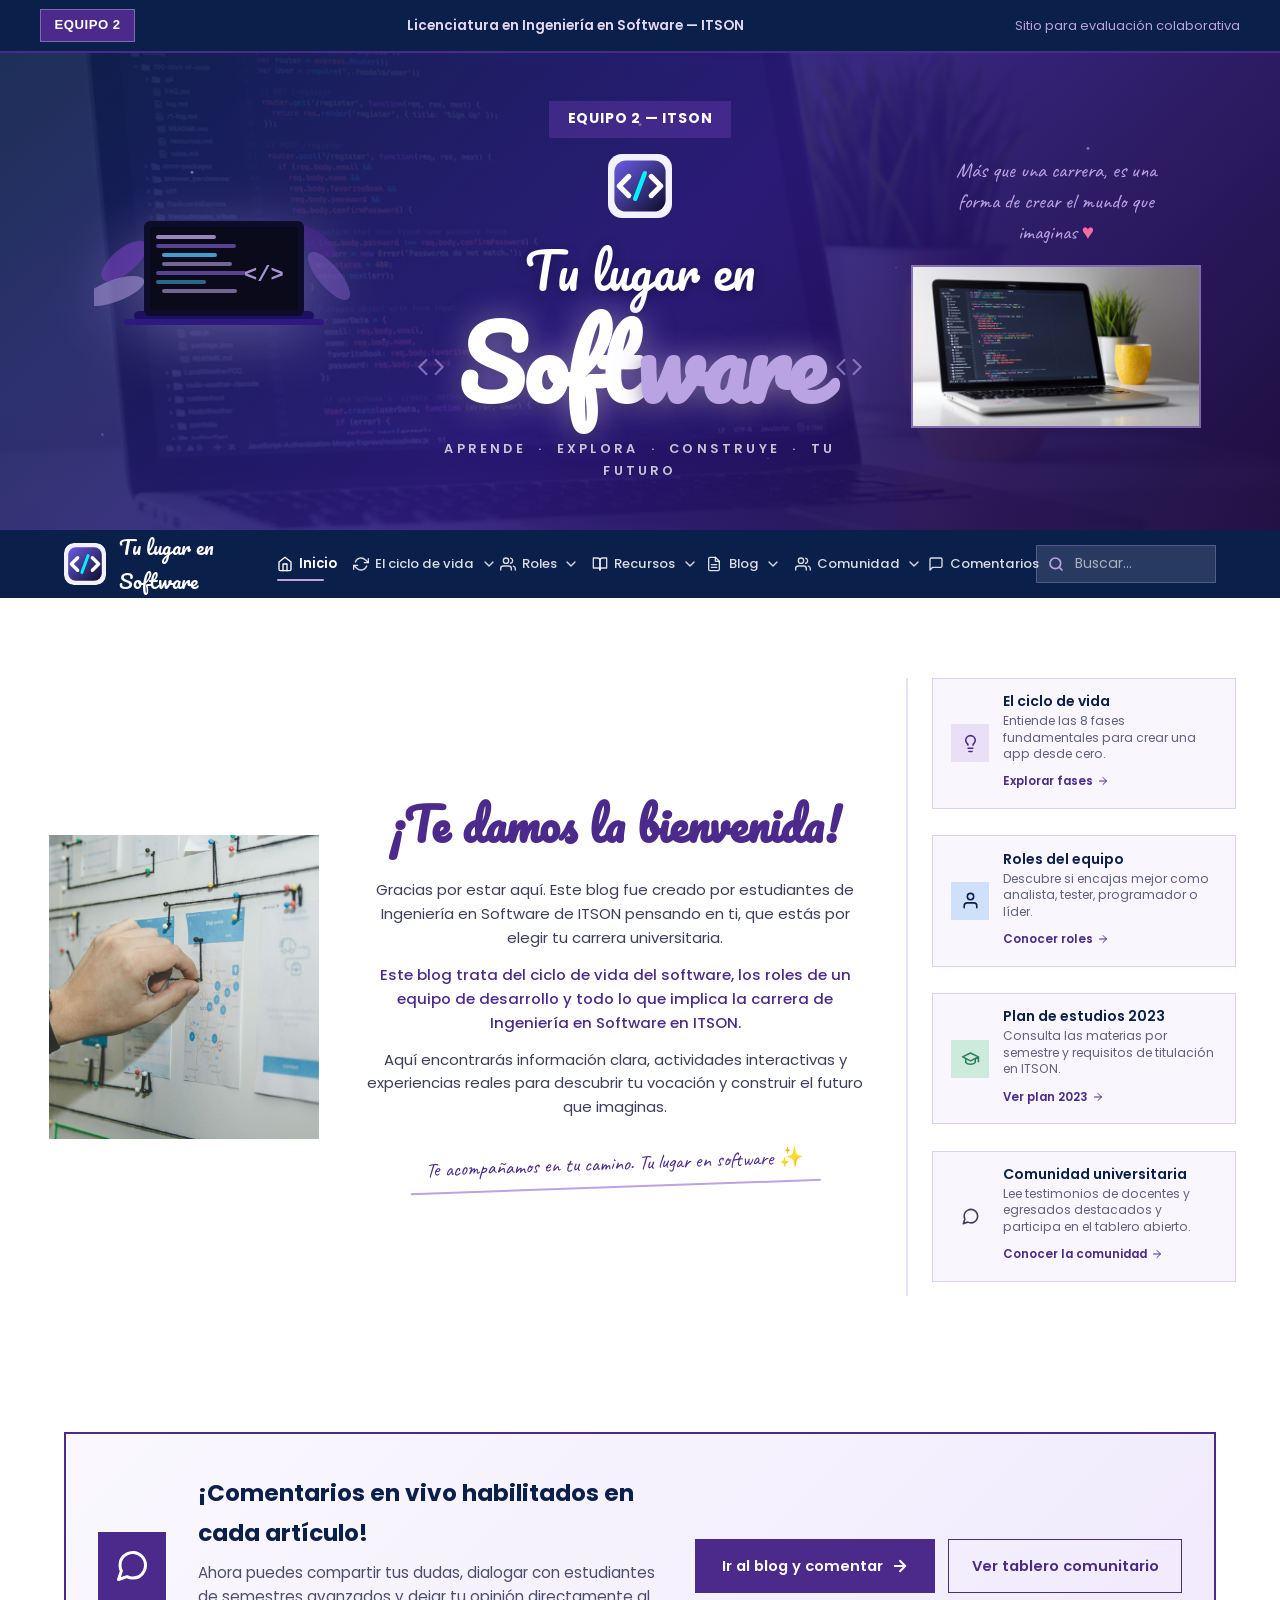
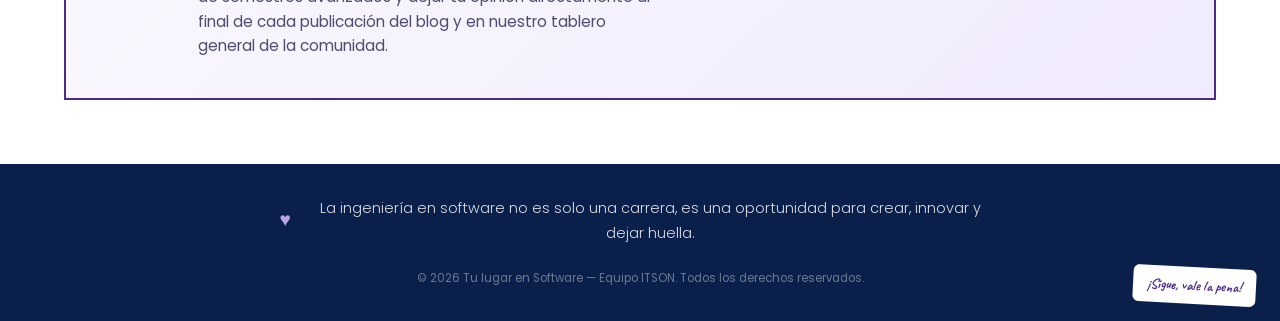
==== commit 62918fde: "feat: Agregar identificador Equipo 2, enlace a comentarios, secciones curriculares, conclusiones por" ====
--- a/index.html
+++ b/index.html
@@ -16,6 +16,15 @@
 </head>
 
 <body>
+
+<!-- Barra de equipo ITSON -->
+  <div class="barra-equipo-top">
+    <div class="contenedor-barra-equipo">
+      <span class="badge-equipo-pill">Equipo 2</span>
+      <span class="equipo-institucion">Licenciatura en Ingeniería en Software — ITSON</span>
+      <span class="equipo-evaluacion">Sitio para evaluación colaborativa</span>
+    </div>
+  </div>
 
   <!-- =====================================================
        HERO / CABECERA DEL BLOG
@@ -48,6 +57,7 @@
 
       <!-- Zona central: títulos + Logotipo oficial -->
       <div class="hero-centro">
+        <div class="badge-equipo-hero">Equipo 2 — ITSON</div>
         <a href="index.html" class="logo-link-hero" aria-label="Ir a la página de inicio">
           <img src="img/logo.svg" alt="Logotipo Tu lugar en Software" width="64" height="64" style="margin: 0 auto 0.8rem auto; display: block;" />
         </a>
@@ -130,8 +140,10 @@
           <button type="button" class="btn-toggle-sub" aria-label="Desplegar submenú El ciclo de vida" aria-expanded="false">▾</button>
           <ul class="nav-submenu">
             <li><a href="ciclo-de-vida.html#que-es">Qué es</a></li>
+            <li><a href="ciclo-de-vida.html#curricular">Marco curricular</a></li>
             <li><a href="ciclo-de-vida.html#fases">Las 8 fases</a></li>
             <li><a href="ciclo-de-vida.html#ventajas-desventajas">Ventajas y desventajas</a></li>
+            <li><a href="ciclo-de-vida.html#conclusiones-roles">Conclusiones por rol</a></li>
             <li><a href="ciclo-de-vida.html#quiz-seccion">Quiz</a></li>
           </ul>
         </li>
@@ -154,6 +166,8 @@
             <li><a href="roles.html#tester">Tester</a></li>
             <li><a href="roles.html#arquitecto-programador">Arquitecto y programador</a></li>
             <li><a href="roles.html#lider">Líder de proyecto</a></li>
+            <li><a href="roles.html#disenador">Diseñador</a></li>
+            <li><a href="roles.html#integrador">Integrador</a></li>
           </ul>
         </li>
 
@@ -208,6 +222,16 @@
             <li><a href="comunidad.html#comentarios-generales">Comentarios generales</a></li>
             <li><a href="comunidad.html#equipo-desarrollo">Equipo creador</a></li>
           </ul>
+        </li>
+
+        <!-- Apartado directo para comentarios (evaluación ágil) -->
+        <li>
+          <a href="comunidad.html#comentarios-generales">
+            <svg viewBox="0 0 24 24" fill="none" stroke="currentColor" stroke-width="2" stroke-linecap="round" stroke-linejoin="round" aria-hidden="true">
+              <path d="M21 15a2 2 0 0 1-2 2H7l-4 4V5a2 2 0 0 1 2-2h14a2 2 0 0 1 2 2z"></path>
+            </svg>
+            Comentarios
+          </a>
         </li>
       </ul>
 
--- a/css/estilos.css
+++ b/css/estilos.css
@@ -1752,697 +1752,6 @@
   color: #8080AA;
 }
 
-/* =====================================================
-   RESPONSIVE — SISTEMA COMPLETO PARA MÓVIL Y TABLET
-   ===================================================== */
-
-/* --- TABLETS Y PANTALLAS MEDIANAS (max-width: 960px) --- */
-@media (max-width: 960px) {
-  /* Barra de navegación móvil */
-  .btn-hamburguesa {
-    display: flex;
-    z-index: 1060;
-  }
-
-  .nav-lista {
-    display: none;
-    position: absolute;
-    top: 100%;
-    left: 0;
-    right: 0;
-    background: #0B1F4B;
-    border-top: 1px solid rgba(185, 163, 227, 0.25);
-    border-bottom: 3px solid var(--morado-profundo);
-    flex-direction: column;
-    padding: 1rem 1.2rem 1.5rem 1.2rem;
-    gap: 0.4rem;
-    z-index: 1050;
-    max-height: calc(100vh - 65px);
-    overflow-y: auto;
-    -webkit-overflow-scrolling: touch;
-    box-shadow: none !important;
-  }
-
-  .nav-lista.abierta {
-    display: flex;
-    animation: aparecer 0.25s ease forwards;
-  }
-
-  .nav-lista li {
-    width: 100%;
-  }
-
-  .nav-lista li a {
-    display: flex;
-    align-items: center;
-    justify-content: flex-start;
-    gap: 0.75rem;
-    width: 100%;
-    padding: 0.85rem 1rem;
-    font-size: 0.95rem;
-    color: #FFFFFF;
-    background: rgba(255, 255, 255, 0.04);
-    border: 1px solid rgba(185, 163, 227, 0.15);
-    min-height: 48px;
-  }
-
-  .nav-lista li a:hover,
-  .nav-lista li a.activo {
-    background: rgba(185, 163, 227, 0.2);
-    color: #FFFFFF;
-    border-color: var(--lila);
-  }
-
-  .nav-item-has-submenu {
-    display: flex;
-    flex-direction: column;
-    width: 100%;
-    position: relative;
-  }
-
-  .btn-toggle-sub {
-    display: inline-flex !important;
-    align-items: center;
-    justify-content: center;
-    position: absolute;
-    right: 0.5rem;
-    top: 0.4rem;
-    width: 40px;
-    height: 40px;
-    background: rgba(185, 163, 227, 0.25);
-    color: #FFFFFF;
-    border: none;
-    font-size: 1.15rem;
-    z-index: 2;
-    cursor: pointer;
-  }
-
-  .btn-toggle-sub:active {
-    background: var(--morado-profundo);
-  }
-
-  .nav-submenu {
-    position: static !important;
-    display: none !important;
-    width: 100%;
-    background: rgba(0, 0, 0, 0.3) !important;
-    border: 1px solid rgba(185, 163, 227, 0.2) !important;
-    border-left: 3px solid var(--lila) !important;
-    padding: 0.4rem 0.6rem !important;
-    margin: 0.25rem 0 0.5rem 0;
-    box-shadow: none !important;
-    animation: none !important;
-  }
-
-  .nav-item-has-submenu.submenu-abierto .nav-submenu {
-    display: flex !important;
-    flex-direction: column;
-    gap: 0.25rem;
-  }
-
-  .nav-submenu li a {
-    padding: 0.65rem 0.8rem;
-    font-size: 0.88rem;
-    background: transparent;
-    border: none;
-    color: #D4CEE8;
-    min-height: 40px;
-  }
-
-  .nav-submenu li a:hover {
-    color: #FFFFFF;
-    background: rgba(255, 255, 255, 0.08);
-  }
-
-  .nav-redes {
-    display: none;
-  }
-
-  /* Hero en tablets y móviles */
-  .hero {
-    min-height: auto;
-    padding: 2.8rem 1rem;
-  }
-
-  .hero-grid {
-    grid-template-columns: 1fr;
-    gap: 2rem;
-    text-align: center;
-  }
-
-  .hero-izq {
-    display: none;
-  }
-
-  .hero-der {
-    display: flex;
-    flex-direction: column;
-    align-items: center;
-    justify-content: center;
-    margin-top: 0.5rem;
-  }
-
-  .hero-frase {
-    max-width: 320px;
-    font-size: 1.15rem;
-    margin-bottom: 0.8rem;
-  }
-
-  .header-img-desarrollador {
-    max-width: 320px;
-    width: 100%;
-    margin: 0 auto;
-    display: block;
-  }
-
-  /* Layout de dos columnas a una sola columna */
-  .layout-con-sidebar {
-    grid-template-columns: 1fr;
-    gap: 2.5rem;
-  }
-
-  .sidebar-derecha {
-    width: 100%;
-    margin-top: 1rem;
-  }
-
-  /* Bienvenida en pantalla mediana */
-  .bienvenida-grid {
-    grid-template-columns: 1fr;
-    gap: 2rem;
-  }
-
-  .bienvenida-izq {
-    display: flex;
-    justify-content: center;
-  }
-
-  .bienvenida-izq img {
-    max-width: 260px;
-    margin: 0 auto;
-  }
-
-  .bienvenida-der {
-    border-left: none;
-    border-top: 2px solid var(--lila-claro);
-    padding-left: 0;
-    padding-top: 1.8rem;
-  }
-
-  .contacto-grid {
-    grid-template-columns: 1fr;
-    gap: 2rem;
-  }
-
-  .voces-grid {
-    grid-template-columns: 1fr;
-  }
-}
-
-/* --- DISPOSITIVOS MÓVILES (max-width: 768px) --- */
-@media (max-width: 768px) {
-  .ciclo-container {
-    grid-template-columns: 1fr;
-    gap: 1.5rem;
-  }
-
-  .modelos-grid,
-  .roles-grid,
-  .competencias-grid,
-  .blog-grid {
-    grid-template-columns: 1fr;
-    gap: 1.8rem;
-  }
-
-  .ventajas-grid {
-    grid-template-columns: 1fr;
-    gap: 1.2rem;
-  }
-
-  .video-cards-grid {
-    grid-template-columns: 1fr;
-    gap: 1.2rem;
-  }
-
-  .banner-comentarios-grid {
-    grid-template-columns: 1fr;
-    text-align: center;
-    gap: 1.4rem;
-  }
-
-  .banner-comentarios-icono {
-    margin: 0 auto;
-  }
-
-  .banner-comentarios-acciones {
-    justify-content: center;
-  }
-}
-
-/* --- CELULARES ESTÁNDAR Y COMPACTOS (max-width: 600px) --- */
-@media (max-width: 600px) {
-  /* Contenedores y secciones */
-  .contenedor {
-    padding: 0 1rem;
-  }
-
-  .seccion {
-    padding: 2.8rem 0;
-  }
-
-  /* Encabezados y tipografía */
-  .hero-titulo-top {
-    font-size: 1.35rem;
-  }
-
-  .hero-titulo-main {
-    font-size: clamp(2.3rem, 11vw, 3.2rem);
-    letter-spacing: -1px;
-    line-height: 1.1;
-  }
-
-  .hero-codigo-deco {
-    gap: 0.4rem;
-  }
-
-  .icono-codigo {
-    width: 20px;
-    height: 20px;
-  }
-
-  .hero-lema {
-    font-size: 0.62rem;
-    letter-spacing: 0.12em;
-    line-height: 1.5;
-    margin-top: 0.8rem;
-  }
-
-  .hero-frase {
-    font-size: 1.05rem;
-  }
-
-  .header-img-desarrollador {
-    max-width: 270px;
-  }
-
-  .titulo-seccion {
-    font-size: 1.65rem;
-    line-height: 1.25;
-  }
-
-  .subtitulo-seccion {
-    font-size: 0.82rem;
-  }
-
-  .intro-texto {
-    font-size: 0.94rem;
-  }
-
-  /* Barra de marca y buscador */
-  .nav-marca-texto {
-    font-size: 1.05rem;
-  }
-
-  .logo-header-img {
-    width: 34px;
-    height: 34px;
-  }
-
-  .input-busqueda-global {
-    width: 125px;
-    font-size: 0.85rem;
-    padding: 0.45rem 0.5rem 0.45rem 1.8rem;
-  }
-
-  .input-busqueda-global:focus {
-    width: 165px;
-  }
-
-  .panel-busqueda-resultados {
-    position: fixed;
-    top: 62px;
-    left: 0.8rem;
-    right: 0.8rem;
-    width: auto;
-    max-height: 72vh;
-    overflow-y: auto;
-    z-index: 1200;
-  }
-
-  /* Tarjetas y espaciados móviles */
-  .tarjeta-mini {
-    padding: 0.85rem 1rem;
-    margin-bottom: 0.75rem;
-  }
-
-  .tarjeta-mini-info h3 {
-    font-size: 0.92rem;
-  }
-
-  .tarjeta-mini-info p {
-    font-size: 0.82rem;
-  }
-
-  .fase-card {
-    padding: 1.25rem;
-    margin-bottom: 1.5rem;
-  }
-
-  .fase-numero {
-    font-size: 2.1rem;
-  }
-
-  .fase-card h3 {
-    font-size: 1.08rem;
-  }
-
-  .fase-descripcion {
-    font-size: 0.88rem;
-  }
-
-  .rol-card {
-    padding: 1.3rem;
-    margin-bottom: 1.8rem;
-  }
-
-  .rol-card h3 {
-    font-size: 1.15rem;
-  }
-
-  .rol-card p {
-    font-size: 0.88rem;
-  }
-
-  .rol-icono {
-    width: 48px;
-    height: 48px;
-    margin-bottom: 0.9rem;
-  }
-
-  .rol-icono svg {
-    width: 24px;
-    height: 24px;
-  }
-
-  .tarjeta-preview-blog {
-    padding: 1.3rem;
-    margin-bottom: 1.6rem;
-  }
-
-  .preview-titulo {
-    font-size: 1.2rem;
-    line-height: 1.3;
-  }
-
-  .preview-resumen {
-    font-size: 0.88rem;
-  }
-
-  .btn-leer-articulo {
-    width: 100%;
-    justify-content: center;
-    padding: 0.8rem 1rem;
-    min-height: 44px;
-  }
-
-  .articulo-item-completo {
-    padding: 1.25rem;
-  }
-
-  .articulo-item-completo h1 {
-    font-size: 1.6rem;
-    line-height: 1.25;
-  }
-
-  .articulo-cuerpo {
-    font-size: 0.92rem;
-    line-height: 1.7;
-  }
-
-  .articulo-cuerpo pre,
-  .articulo-cuerpo code {
-    max-width: 100%;
-    overflow-x: auto;
-  }
-
-  .bloque-sidebar {
-    padding: 1.3rem;
-    margin-bottom: 1.8rem;
-  }
-
-  /* Formulario de comentarios en móvil */
-  .grid-campos-comentario {
-    grid-template-columns: 1fr;
-    gap: 0.8rem;
-  }
-
-  .seccion-comentarios-articulo {
-    padding: 1.2rem;
-  }
-
-  .tarjeta-comentario {
-    padding: 1.1rem;
-    margin-bottom: 1.2rem;
-  }
-
-  .comentario-avatar {
-    width: 38px;
-    height: 38px;
-    font-size: 0.82rem;
-  }
-
-  .comentario-autor {
-    font-size: 0.92rem;
-  }
-
-  .comentario-texto {
-    font-size: 0.88rem;
-  }
-
-  .btn-publicar-comentario {
-    width: 100%;
-    justify-content: center;
-    padding: 0.85rem 1rem;
-    min-height: 46px;
-  }
-
-  /* Mini Quiz en celular */
-  .quiz-seccion {
-    padding: 1.2rem 0;
-  }
-
-  .quiz-inicio-box {
-    padding: 1.3rem 1.1rem;
-    margin: 1.5rem 0;
-  }
-
-  .quiz-inicio-box > div {
-    flex-direction: column !important;
-    gap: 0.8rem !important;
-  }
-
-  #quiz-nombre-usuario {
-    width: 100% !important;
-    min-width: 0 !important;
-    min-height: 48px;
-    font-size: 0.95rem;
-  }
-
-  #btn-comenzar-quiz {
-    width: 100% !important;
-    min-height: 48px;
-    font-size: 0.95rem;
-    justify-content: center;
-  }
-
-  .quiz-pregunta {
-    padding: 1.15rem;
-    margin-bottom: 1.3rem;
-  }
-
-  .quiz-pregunta p {
-    font-size: 0.95rem;
-    margin-bottom: 0.8rem;
-  }
-
-  .quiz-opcion {
-    padding: 0.85rem 0.95rem;
-    font-size: 0.88rem;
-    line-height: 1.45;
-    min-height: 48px;
-    display: flex;
-    align-items: flex-start;
-    gap: 0.75rem;
-    margin-bottom: 0.5rem;
-    cursor: pointer;
-  }
-
-  .quiz-opcion input[type="radio"] {
-    margin-top: 2px;
-    transform: scale(1.2);
-    flex-shrink: 0;
-  }
-
-  #btn-calificar {
-    width: 100% !important;
-    min-height: 48px;
-    font-size: 1rem;
-    justify-content: center;
-  }
-
-  .quiz-leaderboard {
-    padding: 1.25rem 0.85rem;
-    margin: 2rem 0;
-  }
-
-  .tabla-scores {
-    font-size: 0.82rem;
-  }
-
-  .tabla-scores th,
-  .tabla-scores td {
-    padding: 0.65rem 0.45rem;
-  }
-
-  /* Acordeón y visor de recursos en celular */
-  .acordeon-item {
-    margin-bottom: 0.9rem;
-  }
-
-  .acordeon-btn {
-    padding: 0.9rem 1rem;
-    font-size: 0.9rem;
-    min-height: 50px;
-  }
-
-  .acordeon-contenido {
-    padding: 0.9rem 1rem;
-  }
-
-  .acordeon-contenido ul li {
-    font-size: 0.88rem;
-    padding: 0.35rem 0;
-  }
-
-  .requisito-card {
-    padding: 1.15rem;
-    margin-bottom: 1rem;
-  }
-
-  .visor-mapa-contenedor {
-    padding: 0.9rem;
-  }
-
-  .mapa-controles-barra {
-    flex-direction: column;
-    gap: 0.8rem;
-    width: 100%;
-  }
-
-  .mapa-controles-barra button,
-  .mapa-controles-barra a {
-    width: 100%;
-    justify-content: center;
-    text-align: center;
-    min-height: 46px;
-  }
-
-  /* Video educativo y banner home */
-  .video-seccion {
-    padding: 1.25rem;
-    margin: 2rem 0;
-  }
-
-  .banner-comentarios-home {
-    padding: 1.6rem 1.1rem;
-    margin: 2.2rem 0 1.5rem 0;
-  }
-
-  .banner-comentarios-icono {
-    width: 52px;
-    height: 52px;
-  }
-
-  .banner-comentarios-texto h2 {
-    font-size: 1.22rem;
-  }
-
-  .banner-comentarios-texto p {
-    font-size: 0.88rem;
-  }
-
-  .banner-comentarios-acciones {
-    flex-direction: column;
-    width: 100%;
-  }
-
-  .btn-banner-comentarios,
-  .btn-banner-comentarios-sec {
-    width: 100%;
-    justify-content: center;
-    text-align: center;
-    padding: 0.85rem 1rem;
-    min-height: 46px;
-  }
-
-  /* Modales en celular */
-  .modal-backdrop {
-    padding: 0.5rem;
-  }
-
-  .modal-contenido {
-    width: 96% !important;
-    max-width: 96% !important;
-    padding: 1.2rem !important;
-    margin: 1.5vh auto !important;
-    max-height: 96vh !important;
-  }
-
-  /* Botón subir y footer */
-  #btn-arriba {
-    bottom: 1.2rem;
-    right: 1.2rem;
-    width: 44px;
-    height: 44px;
-  }
-
-  .pie {
-    padding: 2.5rem 1rem 1.8rem 1rem;
-  }
-
-  .pie-frase {
-    font-size: 0.88rem;
-  }
-
-  .pie-sticker {
-    display: none;
-  }
-}
-
-/* --- CELULARES MUY PEQUEÑOS (max-width: 380px) --- */
-@media (max-width: 380px) {
-  .hero-titulo-main {
-    font-size: 2.1rem;
-  }
-
-  .nav-marca-texto {
-    font-size: 0.92rem;
-  }
-
-  .input-busqueda-global {
-    width: 105px;
-  }
-
-  .input-busqueda-global:focus {
-    width: 135px;
-  }
-
-  .tabla-scores th,
-  .tabla-scores td {
-    padding: 0.5rem 0.3rem;
-    font-size: 0.76rem;
-  }
-}
 
 /* =====================================================
    COMPONENTES ADICIONALES: CABECERA, LOGO Y BÚSQUEDA
@@ -3620,6 +2929,612 @@
   margin-bottom: 1.2rem;
 }
 
-
-
-
+/* =====================================================
+   IDENTIFICADOR DESTACADO: EQUIPO 2 (ITSON)
+   ===================================================== */
+.barra-equipo-top {
+  background: #0B1F4B;
+  color: #FFF;
+  border-bottom: 2px solid var(--morado-profundo);
+  padding: 0.55rem 1rem;
+  font-size: 0.85rem;
+  width: 100%;
+  position: relative;
+  z-index: 1000;
+}
+
+.contenedor-barra-equipo {
+  max-width: 1200px;
+  margin: 0 auto;
+  display: flex;
+  align-items: center;
+  justify-content: space-between;
+  gap: 1rem;
+  flex-wrap: wrap;
+}
+
+.badge-equipo-pill {
+  background: var(--morado-profundo);
+  color: #FFF;
+  font-weight: 800;
+  padding: 0.28rem 0.85rem;
+  letter-spacing: 0.5px;
+  text-transform: uppercase;
+  font-size: 0.82rem;
+  display: inline-flex;
+  align-items: center;
+  gap: 0.4rem;
+  border: 1px solid rgba(255, 255, 255, 0.3);
+}
+
+.equipo-institucion {
+  font-weight: 600;
+  color: #E2D9F3;
+}
+
+.equipo-evaluacion {
+  color: #B9A3E3;
+  font-size: 0.8rem;
+}
+
+.badge-equipo-hero {
+  display: inline-flex;
+  align-items: center;
+  gap: 0.5rem;
+  background: rgba(106, 61, 175, 0.4);
+  border: 1.5px solid var(--lila-acento);
+  color: #FFF;
+  padding: 0.4rem 1.15rem;
+  font-size: 0.88rem;
+  font-weight: 700;
+  letter-spacing: 0.8px;
+  text-transform: uppercase;
+  margin: 0 auto 1rem auto;
+}
+
+/* =====================================================
+   SECCIONES CURRICULARES (OBJETO DE APRENDIZAJE, ÁREAS, COMPETENCIAS)
+   ===================================================== */
+.bloque-curricular {
+  background: #FAF8FE;
+  border: 1.5px solid #D8D0EC;
+  border-left: 5px solid var(--morado-profundo);
+  padding: 2.2rem;
+  margin: 2.5rem 0;
+}
+
+.bloque-curricular-header {
+  display: flex;
+  align-items: center;
+  gap: 1rem;
+  margin-bottom: 1.2rem;
+}
+
+.bloque-curricular-header h2,
+.bloque-curricular-header h3 {
+  font-size: 1.35rem;
+  color: var(--azul-marino);
+  margin: 0;
+}
+
+.competencias-grid {
+  display: grid;
+  grid-template-columns: repeat(auto-fit, minmax(280px, 1fr));
+  gap: 1.5rem;
+  margin-top: 1.5rem;
+}
+
+.competencia-card {
+  background: #FFF;
+  border: 1.5px solid #E2DBF2;
+  border-top: 3px solid var(--morado-profundo);
+  padding: 1.5rem;
+  display: flex;
+  flex-direction: column;
+  gap: 0.6rem;
+}
+
+.competencia-card-num {
+  font-size: 0.8rem;
+  font-weight: 800;
+  color: var(--morado-profundo);
+  text-transform: uppercase;
+  letter-spacing: 0.5px;
+}
+
+.competencia-card h4 {
+  font-size: 1.08rem;
+  color: var(--azul-marino);
+  margin: 0;
+}
+
+.competencia-card p {
+  font-size: 0.92rem;
+  color: #4D4D6E;
+  line-height: 1.6;
+  margin: 0;
+}
+
+/* =====================================================
+   CONCLUSIONES POR ROL (CICLO DE VIDA POR ROL)
+   ===================================================== */
+.conclusiones-roles-grid {
+  display: grid;
+  grid-template-columns: repeat(auto-fit, minmax(280px, 1fr));
+  gap: 1.8rem;
+  margin-top: 2rem;
+}
+
+.conclusion-rol-card {
+  background: #FFF;
+  border: 1.5px solid #D8D0EC;
+  border-top: 4px solid var(--morado-profundo);
+  padding: 1.8rem;
+  display: flex;
+  flex-direction: column;
+  gap: 1rem;
+}
+
+.conclusion-rol-encabezado {
+  display: flex;
+  align-items: center;
+  gap: 1rem;
+}
+
+.conclusion-rol-encabezado h3 {
+  font-size: 1.25rem;
+  color: var(--azul-marino);
+  margin: 0;
+}
+
+.conclusion-rol-orden {
+  font-size: 0.78rem;
+  font-weight: 700;
+  color: var(--morado-profundo);
+  text-transform: uppercase;
+  letter-spacing: 0.5px;
+}
+
+.conclusion-rol-cuerpo {
+  font-size: 0.93rem;
+  color: #444466;
+  line-height: 1.65;
+}
+
+.conclusion-rol-destacado {
+  background: #FAF8FE;
+  border: 1px solid #E2DBF2;
+  border-left: 3px solid var(--morado-profundo);
+  padding: 1rem;
+  font-size: 0.88rem;
+  color: var(--azul-marino);
+  font-weight: 600;
+}
+
+/* Aplicación universal de bordes cuadrados y cero sombras a nuevos bloques */
+.bloque-curricular,
+.competencia-card,
+.conclusion-rol-card,
+.badge-equipo-pill,
+.badge-equipo-hero {
+  border-radius: 0px !important;
+  box-shadow: none !important;
+}
+
+/* =====================================================
+   SISTEMA DE RESPONSIVIDAD MÓVIL TOTAL (AL FINAL DEL ARCHIVO)
+   Garantiza que ninguna regla de escritorio sobreescriba la vista móvil
+   ===================================================== */
+
+/* Prevención global de desbordamiento horizontal */
+html, body {
+  max-width: 100% !important;
+  overflow-x: hidden !important;
+  position: relative;
+}
+
+* {
+  box-sizing: border-box;
+}
+
+img, video, iframe, svg {
+  max-width: 100%;
+}
+
+/* Pantallas medianas y tablets (<= 1024px) */
+@media (max-width: 1024px) {
+  .hero-grid {
+    grid-template-columns: 1fr !important;
+    text-align: center;
+    gap: 1.8rem !important;
+    padding: 2rem 1rem !important;
+  }
+
+  .hero-izq,
+  .hero-der {
+    display: none !important;
+  }
+
+  .layout-con-sidebar {
+    grid-template-columns: 1fr !important;
+    gap: 2.5rem !important;
+  }
+
+  .columna-principal,
+  .sidebar-derecha {
+    width: 100% !important;
+    max-width: 100% !important;
+  }
+}
+
+/* Pantallas de teléfono y tablets pequeñas (<= 768px) */
+@media (max-width: 768px) {
+  /* Contenedores generales */
+  .contenedor,
+  .nav-contenedor,
+  .contenedor-barra-equipo {
+    width: 100% !important;
+    max-width: 100% !important;
+    padding-left: 1.1rem !important;
+    padding-right: 1.1rem !important;
+    box-sizing: border-box !important;
+  }
+
+  /* Barra superior identificadora */
+  .contenedor-barra-equipo {
+    flex-direction: column !important;
+    text-align: center !important;
+    gap: 0.4rem !important;
+    padding-top: 0.4rem !important;
+    padding-bottom: 0.4rem !important;
+  }
+
+  /* Barra de navegación móvil */
+  .barra-nav {
+    position: sticky;
+    top: 0;
+    z-index: 9999;
+  }
+
+  .nav-contenedor {
+    display: flex !important;
+    justify-content: space-between !important;
+    align-items: center !important;
+    padding-top: 0.7rem !important;
+    padding-bottom: 0.7rem !important;
+    position: relative;
+  }
+
+  .nav-marca {
+    display: flex !important;
+    align-items: center !important;
+    gap: 0.6rem !important;
+    text-decoration: none !important;
+  }
+
+  .nav-marca-texto {
+    font-size: 1rem !important;
+  }
+
+  .btn-hamburguesa {
+    display: flex !important;
+    width: 44px !important;
+    height: 44px !important;
+    align-items: center !important;
+    justify-content: center !important;
+  }
+
+  /* Menú desplegable completo en móvil */
+  .nav-lista {
+    display: none;
+    position: absolute;
+    top: 100%;
+    left: 0;
+    width: 100% !important;
+    background: #0B1F4B !important;
+    flex-direction: column !important;
+    padding: 0.8rem 0 !important;
+    border-top: 1px solid rgba(255, 255, 255, 0.15);
+    border-bottom: 3px solid var(--morado-profundo);
+    box-sizing: border-box !important;
+    gap: 0 !important;
+    max-height: 80vh;
+    overflow-y: auto;
+    z-index: 10000;
+  }
+
+  .nav-lista.abierta {
+    display: flex !important;
+  }
+
+  .nav-lista li {
+    width: 100% !important;
+    border-bottom: 1px solid rgba(255, 255, 255, 0.08);
+    position: relative;
+  }
+
+  .nav-lista a {
+    display: flex !important;
+    align-items: center !important;
+    gap: 0.7rem !important;
+    padding: 0.95rem 1.25rem !important;
+    font-size: 0.96rem !important;
+    width: 100% !important;
+    box-sizing: border-box !important;
+    color: #FFF !important;
+  }
+
+  .nav-lista a:hover,
+  .nav-lista a.activo {
+    background: rgba(106, 61, 175, 0.4) !important;
+    color: var(--lila-acento) !important;
+  }
+
+  .btn-toggle-sub {
+    display: block !important;
+    position: absolute;
+    right: 0.5rem;
+    top: 0.5rem;
+    width: 40px;
+    height: 40px;
+    font-size: 1.2rem;
+    color: #FFF;
+    background: transparent;
+    border: none;
+    cursor: pointer;
+  }
+
+  .nav-submenu {
+    display: none;
+    position: static !important;
+    background: #071533 !important;
+    padding: 0.3rem 0 !important;
+    width: 100% !important;
+    box-shadow: none !important;
+    border: none !important;
+  }
+
+  .nav-item-has-submenu.submenu-abierto .nav-submenu,
+  .nav-submenu.abierto {
+    display: block !important;
+  }
+
+  .nav-submenu li a {
+    padding-left: 2.4rem !important;
+    font-size: 0.88rem !important;
+    color: #CCD8EE !important;
+  }
+
+  /* Unificación total a columna única en pantallas móviles */
+  .layout-con-sidebar,
+  .hero-grid,
+  .grid-2,
+  .grid-3,
+  .grid-4,
+  .fases-grid,
+  .roles-grid,
+  .modelos-grid,
+  .ventajas-grid,
+  .competencias-grid,
+  .conclusiones-roles-grid,
+  .video-cards-grid,
+  .blog-grid,
+  .tarjetas-grid,
+  .banner-comentarios-grid,
+  .grid-campos-comentario,
+  .columnas-bienvenida {
+    display: flex !important;
+    flex-direction: column !important;
+    grid-template-columns: 1fr !important;
+    gap: 1.5rem !important;
+    width: 100% !important;
+    max-width: 100% !important;
+    box-sizing: border-box !important;
+  }
+
+  /* Hero cabecera */
+  .hero {
+    padding: 1.5rem 0.5rem !important;
+  }
+
+  .hero-centro {
+    width: 100% !important;
+    max-width: 100% !important;
+    padding: 0 !important;
+  }
+
+  .hero-titulo-main {
+    font-size: 2.2rem !important;
+    word-break: break-word;
+  }
+
+  .hero-lema {
+    font-size: 0.72rem !important;
+    letter-spacing: 0.5px !important;
+    line-height: 1.5 !important;
+  }
+
+  /* Secciones de contenido */
+  .seccion {
+    padding: 2.2rem 0 !important;
+  }
+
+  .titulo-seccion {
+    font-size: 1.45rem !important;
+    line-height: 1.35 !important;
+  }
+
+  .subtitulo-seccion {
+    font-size: 0.8rem !important;
+  }
+
+  .intro-texto {
+    font-size: 0.95rem !important;
+    line-height: 1.65 !important;
+  }
+
+  /* Todas las tarjetas en móvil */
+  .tarjeta-mini,
+  .tarjeta-preview-blog,
+  .art-card,
+  .articulo-card,
+  .articulo-item-completo,
+  .rol-card,
+  .fase-card,
+  .modelo-card,
+  .bloque-sidebar,
+  .acordeon-item,
+  .tarjeta-comentario,
+  .quiz-inicio-box,
+  .quiz-pregunta,
+  .quiz-leaderboard,
+  .video-card-mini,
+  .video-seccion,
+  .formulario-contacto,
+  .banner-comentarios-home,
+  .visor-mapa-contenedor,
+  .requisito-card,
+  .bloque-curricular,
+  .competencia-card,
+  .conclusion-rol-card {
+    width: 100% !important;
+    max-width: 100% !important;
+    padding: 1.25rem !important;
+    margin-bottom: 1.5rem !important;
+    box-sizing: border-box !important;
+  }
+
+  /* Imágenes en tarjetas */
+  .fase-img-contenedor,
+  .rol-img-banner {
+    height: 190px !important;
+    width: 100% !important;
+    overflow: hidden !important;
+  }
+
+  .fase-img,
+  .rol-img-banner img {
+    width: 100% !important;
+    height: 100% !important;
+    object-fit: cover !important;
+  }
+
+  /* Banner de comentarios en home */
+  .banner-comentarios-home {
+    padding: 1.6rem 1.2rem !important;
+    text-align: center !important;
+  }
+
+  .banner-comentarios-icono {
+    margin: 0 auto !important;
+  }
+
+  .banner-comentarios-acciones {
+    display: flex !important;
+    flex-direction: column !important;
+    width: 100% !important;
+    gap: 0.8rem !important;
+  }
+
+  /* Botones adaptados a pantalla táctil */
+  .btn-primario,
+  .btn-secundario,
+  .btn-newsletter,
+  .btn-banner-comentarios,
+  .btn-banner-comentarios-sec,
+  .btn-publicar-comentario,
+  .btn-arriba {
+    width: 100% !important;
+    justify-content: center !important;
+    text-align: center !important;
+    min-height: 46px !important;
+    padding: 0.85rem 1.2rem !important;
+    box-sizing: border-box !important;
+    font-size: 0.92rem !important;
+  }
+
+  /* Entradas de formulario */
+  .input-newsletter,
+  .campo-grupo input,
+  .campo-grupo textarea,
+  .campo-grupo select,
+  .campo-comentario input,
+  .campo-comentario select,
+  .campo-comentario textarea,
+  #quiz-nombre-usuario {
+    width: 100% !important;
+    min-width: 0 !important;
+    font-size: 0.95rem !important;
+    padding: 0.75rem 0.85rem !important;
+    box-sizing: border-box !important;
+  }
+
+  /* Tablas adaptables */
+  .tabla-scores {
+    font-size: 0.82rem !important;
+    display: block;
+    width: 100% !important;
+    overflow-x: auto !important;
+  }
+
+  .tabla-scores th,
+  .tabla-scores td {
+    padding: 0.55rem 0.65rem !important;
+    white-space: nowrap;
+  }
+
+  /* Pie de página */
+  .pie-grid {
+    display: flex !important;
+    flex-direction: column !important;
+    gap: 2rem !important;
+    text-align: center !important;
+  }
+
+  .pie-redes {
+    justify-content: center !important;
+  }
+}
+
+/* Teléfonos pequeños (<= 480px) */
+@media (max-width: 480px) {
+  .hero-titulo-main {
+    font-size: 1.85rem !important;
+  }
+
+  .badge-equipo-hero {
+    font-size: 0.78rem !important;
+    padding: 0.35rem 0.8rem !important;
+  }
+
+  .titulo-seccion {
+    font-size: 1.3rem !important;
+  }
+
+  .fase-img-contenedor,
+  .rol-img-banner {
+    height: 160px !important;
+  }
+
+  .tarjeta-comentario {
+    padding: 1rem !important;
+  }
+
+  .comentario-avatar {
+    width: 38px !important;
+    height: 38px !important;
+    font-size: 0.85rem !important;
+  }
+
+  .tarjeta-mini,
+  .bloque-sidebar,
+  .quiz-inicio-box,
+  .bloque-curricular {
+    padding: 1rem !important;
+  }
+}
+
+
+
+
+
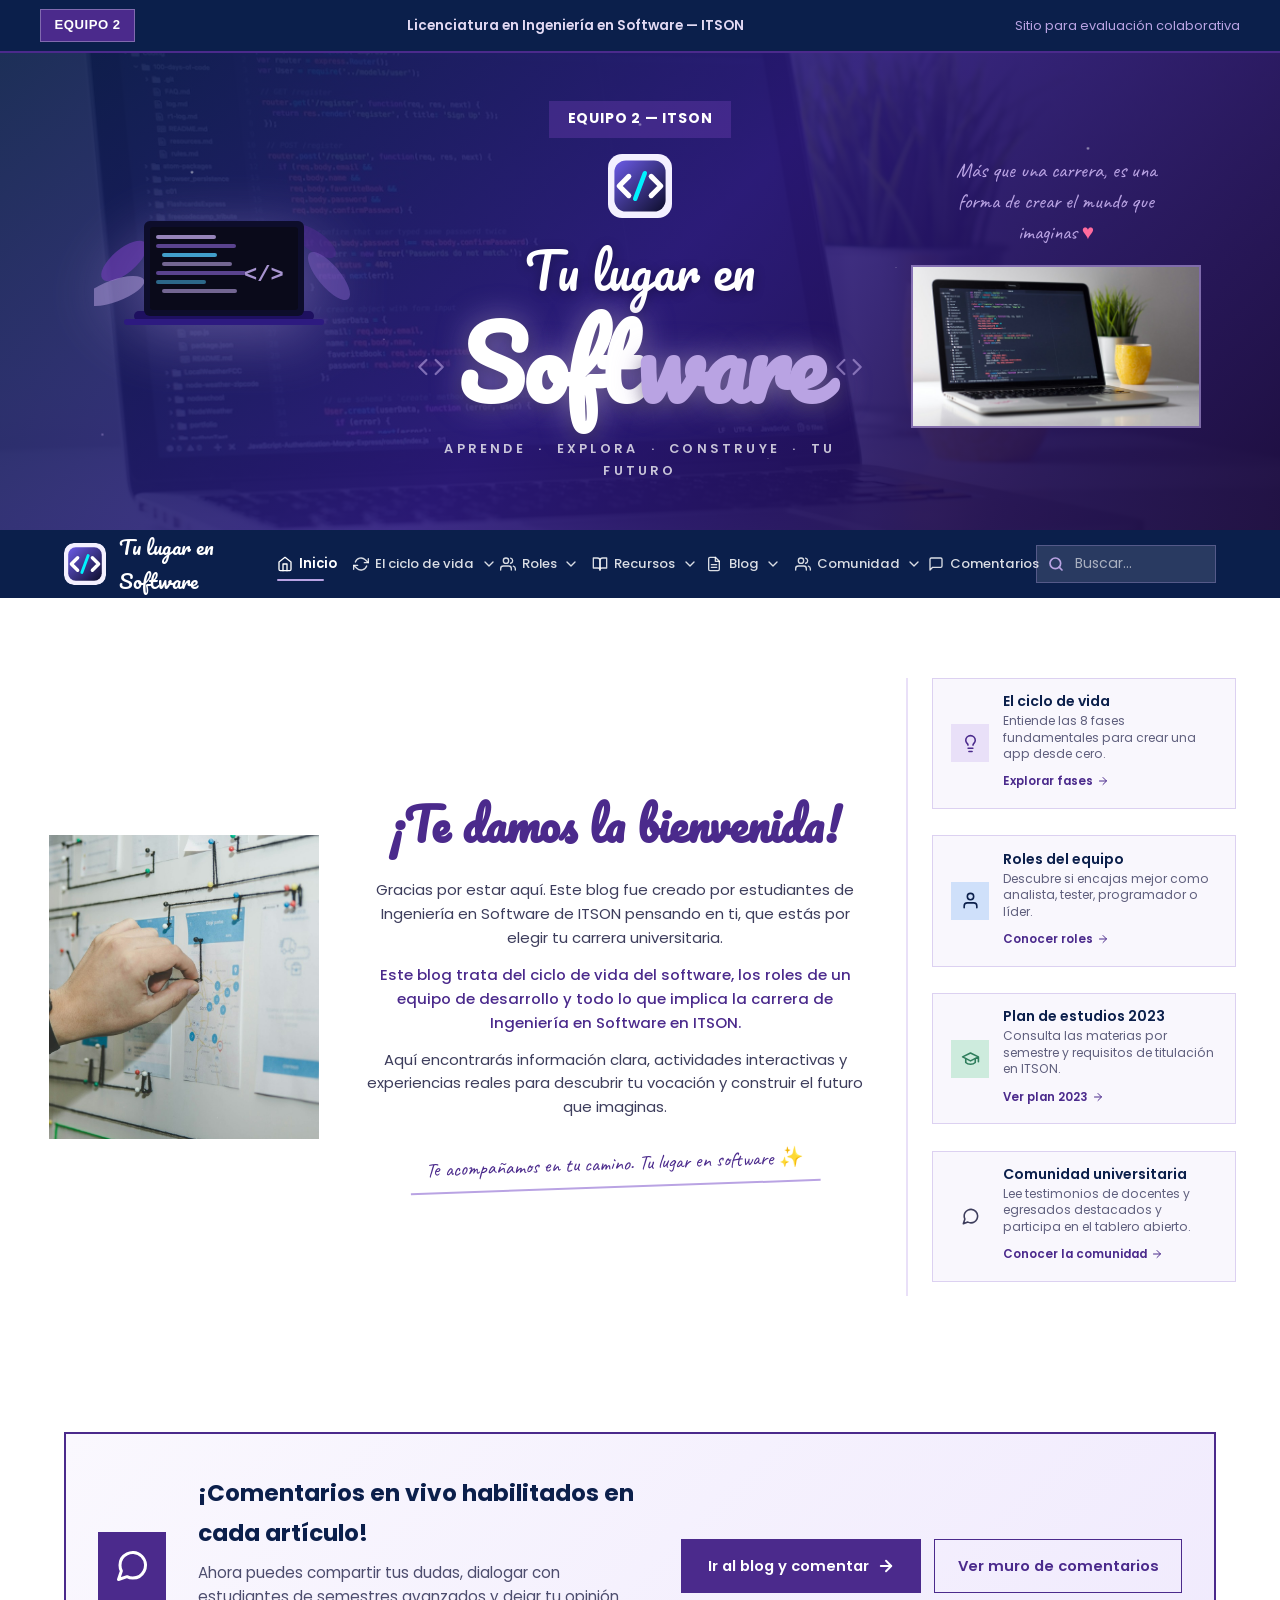
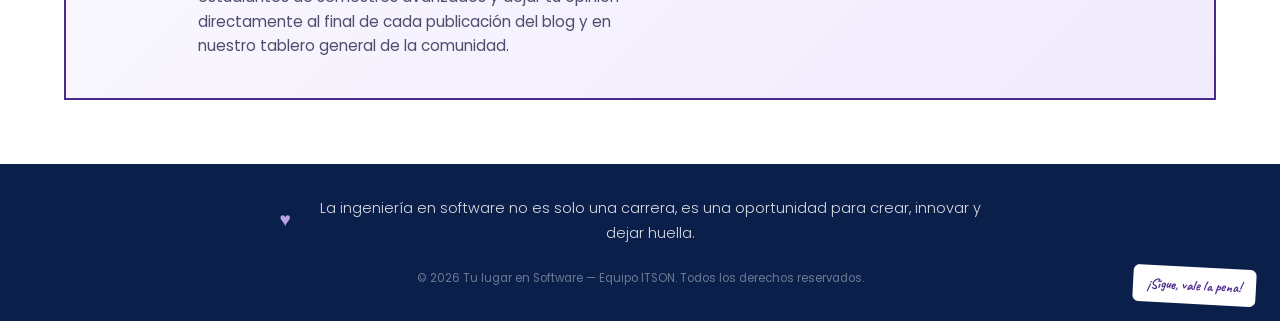
==== commit 7a565d59: "feat: optimizar responsividad movil en inicio, conclusiones personales de Equipo 2 y muro unificado " ====
--- a/index.html
+++ b/index.html
@@ -219,7 +219,7 @@
           <button type="button" class="btn-toggle-sub" aria-label="Desplegar submenú Comunidad" aria-expanded="false">▾</button>
           <ul class="nav-submenu">
             <li><a href="comunidad.html#voces-invitadas">Voces invitadas</a></li>
-            <li><a href="comunidad.html#comentarios-generales">Comentarios generales</a></li>
+            <li><a href="comunidad.html#comentarios-generales">Muro de comentarios</a></li>
             <li><a href="comunidad.html#equipo-desarrollo">Equipo creador</a></li>
           </ul>
         </li>
@@ -421,7 +421,7 @@
               </svg>
             </a>
             <a href="comunidad.html#comentarios-generales" class="btn-banner-comentarios-sec">
-              Ver tablero comunitario
+              Ver muro de comentarios
             </a>
           </div>
         </div>
--- a/css/estilos.css
+++ b/css/estilos.css
@@ -3165,6 +3165,35 @@
     width: 100% !important;
     max-width: 100% !important;
   }
+
+  /* Sección bienvenida en tablets */
+  .bienvenida-grid {
+    grid-template-columns: 1fr !important;
+    gap: 2.2rem !important;
+    text-align: center;
+  }
+
+  .bienvenida-izq {
+    width: 100% !important;
+    max-width: 280px !important;
+    margin: 0 auto !important;
+    min-height: auto !important;
+  }
+
+  .bienvenida-centro {
+    width: 100% !important;
+    max-width: 100% !important;
+    padding: 0 !important;
+  }
+
+  .bienvenida-der {
+    width: 100% !important;
+    max-width: 100% !important;
+    border-left: none !important;
+    border-top: 2px solid var(--lila-claro) !important;
+    padding-left: 0 !important;
+    padding-top: 1.8rem !important;
+  }
 }
 
 /* Pantallas de teléfono y tablets pequeñas (<= 768px) */
@@ -3322,7 +3351,7 @@
   .tarjetas-grid,
   .banner-comentarios-grid,
   .grid-campos-comentario,
-  .columnas-bienvenida {
+  .bienvenida-grid {
     display: flex !important;
     flex-direction: column !important;
     grid-template-columns: 1fr !important;
@@ -3330,6 +3359,55 @@
     width: 100% !important;
     max-width: 100% !important;
     box-sizing: border-box !important;
+  }
+
+  /* Sección bienvenida en móviles */
+  .seccion-bienvenida {
+    padding: 2.2rem 0 !important;
+  }
+
+  .bienvenida-izq {
+    width: 100% !important;
+    max-width: 260px !important;
+    margin: 0 auto !important;
+    min-height: auto !important;
+  }
+
+  .bienvenida-izq img {
+    max-width: 100% !important;
+    height: auto !important;
+    display: block !important;
+    margin: 0 auto !important;
+  }
+
+  .bienvenida-centro {
+    width: 100% !important;
+    max-width: 100% !important;
+    padding: 0 !important;
+    text-align: center !important;
+  }
+
+  .titulo-bienvenida {
+    font-size: 2rem !important;
+    margin-bottom: 0.8rem !important;
+  }
+
+  .bienvenida-centro p {
+    font-size: 0.92rem !important;
+    line-height: 1.6 !important;
+    max-width: 100% !important;
+  }
+
+  .bienvenida-der {
+    width: 100% !important;
+    max-width: 100% !important;
+    border-left: none !important;
+    border-top: 2px solid var(--lila-claro) !important;
+    padding-left: 0 !important;
+    padding-top: 1.5rem !important;
+    display: flex !important;
+    flex-direction: column !important;
+    gap: 0.9rem !important;
   }
 
   /* Hero cabecera */
@@ -3511,6 +3589,14 @@
     font-size: 1.3rem !important;
   }
 
+  .bienvenida-grid {
+    padding: 0 0.5rem !important;
+  }
+
+  .titulo-bienvenida {
+    font-size: 1.75rem !important;
+  }
+
   .fase-img-contenedor,
   .rol-img-banner {
     height: 160px !important;
@@ -3534,7 +3620,70 @@
   }
 }
 
-
-
-
-
+/* =====================================================
+   MURO UNIFICADO DE COMENTARIOS: BADGE DE ORIGEN Y FILTROS
+   ===================================================== */
+.badge-origen-comentario {
+  display: inline-flex;
+  align-items: center;
+  gap: 0.35rem;
+  background: #F3EDFC;
+  color: var(--morado-profundo);
+  border: 1px solid var(--lila-claro);
+  padding: 0.25rem 0.65rem;
+  font-size: 0.76rem;
+  font-weight: 600;
+  border-radius: 0px !important;
+  text-decoration: none;
+  margin-top: 0.6rem;
+  width: fit-content;
+  box-shadow: none !important;
+  transition: background var(--transicion), color var(--transicion);
+}
+
+.badge-origen-comentario:hover {
+  background: var(--morado-profundo);
+  color: #FFFFFF;
+}
+
+.filtro-comentarios-contenedor {
+  display: flex;
+  flex-wrap: wrap;
+  gap: 0.5rem;
+  margin: 1.5rem 0 1.2rem 0;
+  padding: 0.2rem 0;
+}
+
+.btn-filtro-comentario {
+  background: #FFFFFF;
+  color: var(--azul-marino);
+  border: 1px solid var(--lila-claro);
+  border-radius: 0px !important;
+  padding: 0.45rem 0.9rem;
+  font-size: 0.82rem;
+  font-weight: 600;
+  cursor: pointer;
+  transition: all var(--transicion);
+  box-shadow: none !important;
+}
+
+.btn-filtro-comentario:hover {
+  background: #F0EAFA;
+  border-color: var(--morado-profundo);
+}
+
+.btn-filtro-comentario.activo {
+  background: var(--morado-profundo);
+  color: #FFFFFF;
+  border-color: var(--morado-profundo);
+}
+
+.campo-destino-comentario select {
+  font-weight: 600;
+  color: var(--azul-marino);
+}
+
+
+
+
+
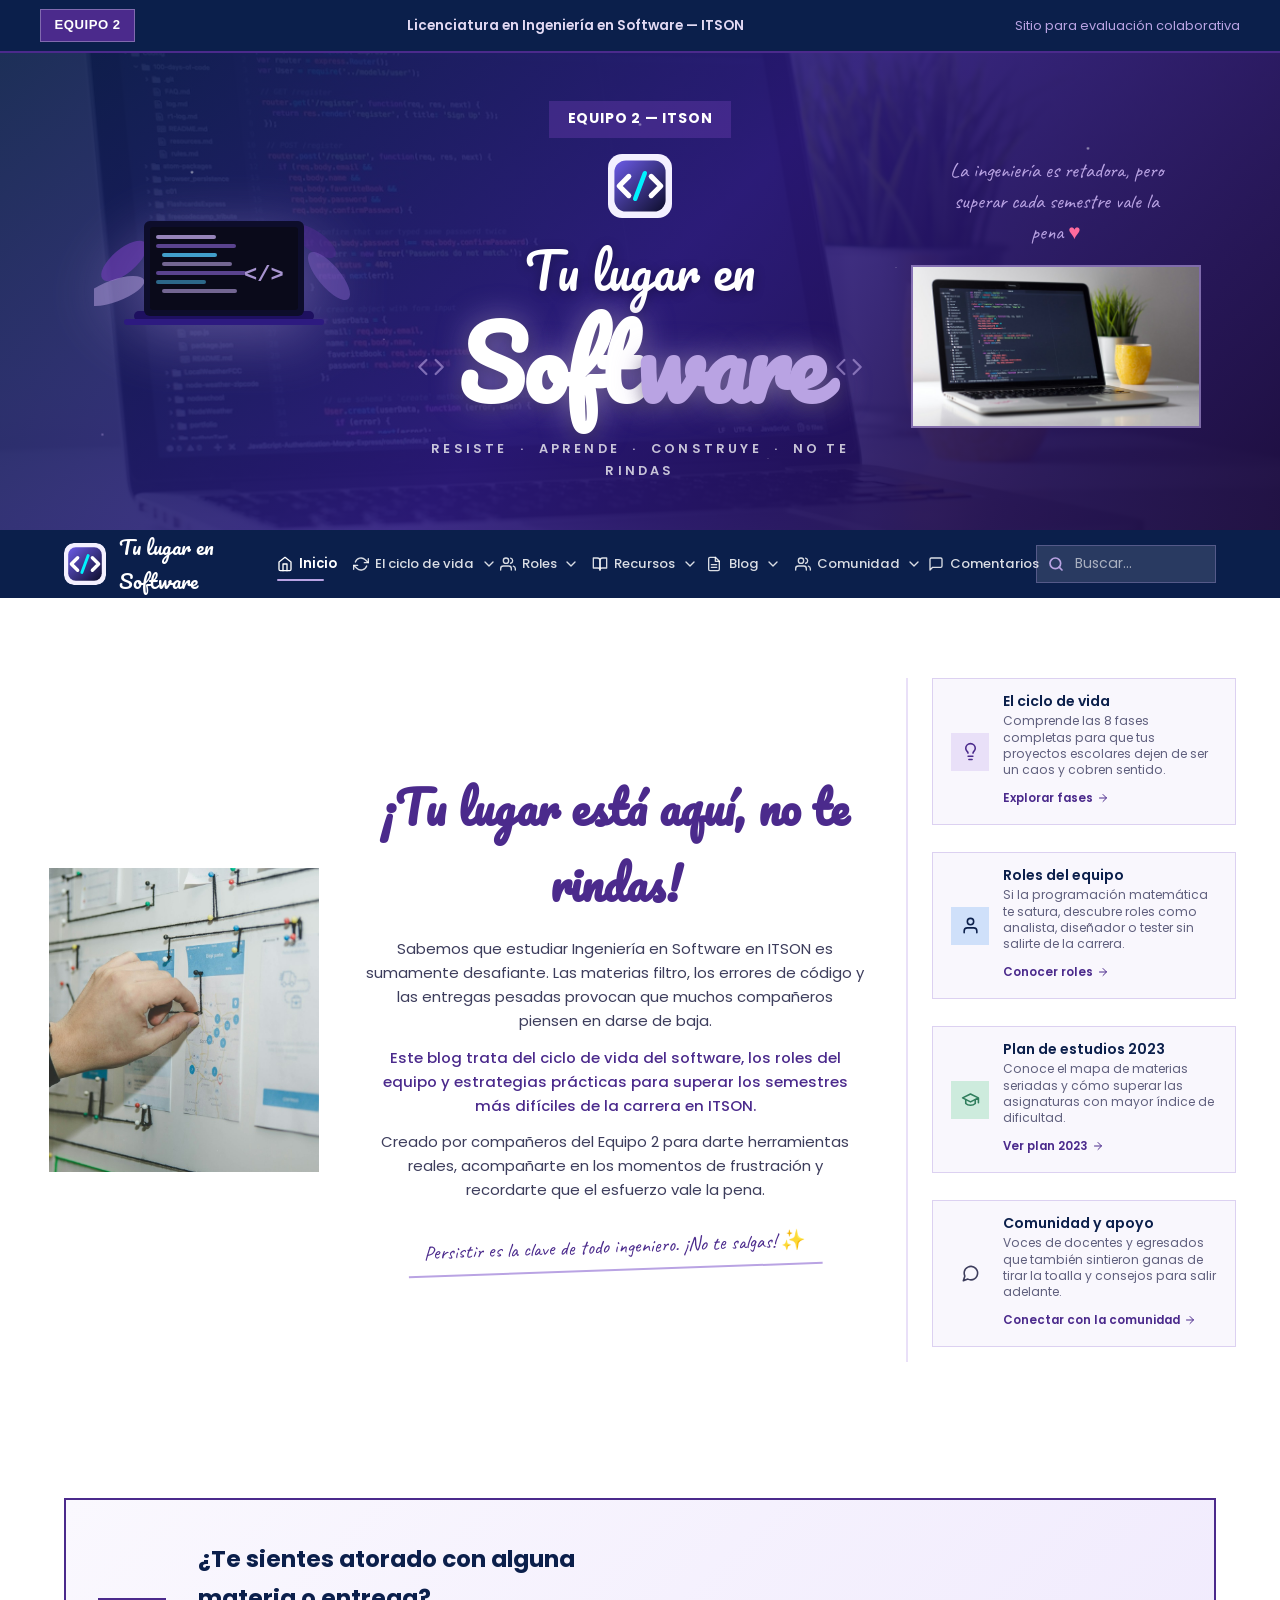
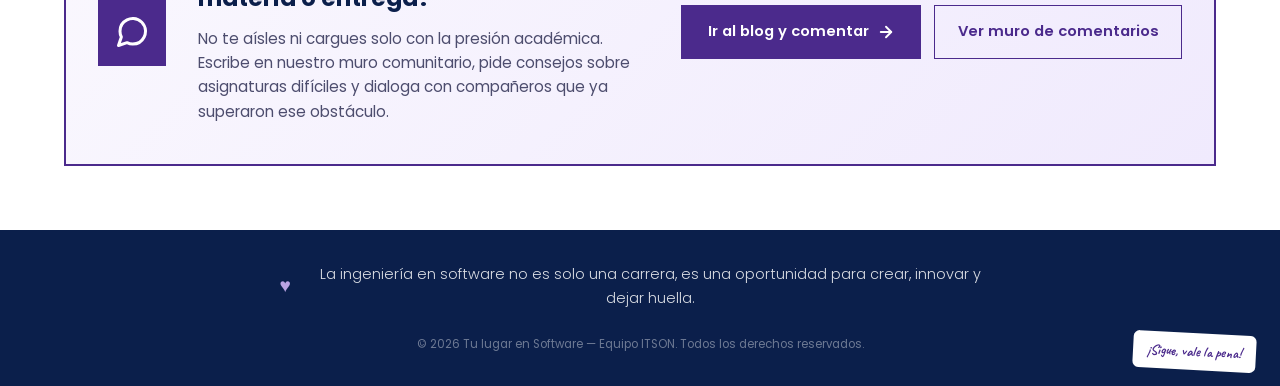
==== commit d74ce017: "feat: reenfocar textos hacia la permanencia estudiantil y prevencion de bajas en software ITSON" ====
--- a/index.html
+++ b/index.html
@@ -10,7 +10,7 @@
   <meta name="viewport" content="width=device-width, initial-scale=1.0" />
   <title>Tu lugar en Software | Blog educativo de Ingeniería en Software — ITSON</title>
   <meta name="description"
-    content="Blog educativo del equipo ITSON para estudiantes que quieren conocer la carrera de Ingeniería en Software. Aprende, explora y construye tu futuro." />
+    content="Espacio de apoyo y permanencia del Equipo 2 para estudiantes de Ingeniería en Software en ITSON. Supera las materias difíciles, descubre tu rol y no te salgas de la carrera." />
   <link rel="icon" type="image/svg+xml" href="img/logo.svg" />
   <link rel="stylesheet" href="css/estilos.css" />
 </head>
@@ -79,13 +79,13 @@
             <polyline points="8 6 2 12 8 18" />
           </svg>
         </div>
-        <p class="hero-lema">APRENDE &nbsp;·&nbsp; EXPLORA &nbsp;·&nbsp; CONSTRUYE &nbsp;·&nbsp; TU FUTURO</p>
+        <p class="hero-lema">RESISTE &nbsp;·&nbsp; APRENDE &nbsp;·&nbsp; CONSTRUYE &nbsp;·&nbsp; NO TE RINDAS</p>
       </div>
 
       <!-- Zona derecha: frase lema oficial + silueta ciudad SVG -->
       <div class="hero-der" aria-hidden="true">
         <p class="hero-frase">
-          Más que una carrera, es una forma de crear el mundo que imaginas
+          La ingeniería es retadora, pero superar cada semestre vale la pena
           <span class="corazon">♥</span>
         </p>
         <img src="img/header-desarrollador.jpg" alt="Mesa de trabajo de programación y desarrollo de software" class="header-img-desarrollador" />
@@ -275,18 +275,17 @@
 
         <!-- Columna central: texto de bienvenida con el párrafo resumen del blog requerido -->
         <div class="bienvenida-centro reveal">
-          <h2 class="titulo-bienvenida" id="titulo-bienvenida">¡Te damos la bienvenida!</h2>
+          <h2 class="titulo-bienvenida" id="titulo-bienvenida">¡Tu lugar está aquí, no te rindas!</h2>
           <p>
-            Gracias por estar aquí. Este blog fue creado por estudiantes de Ingeniería en Software de ITSON
-            pensando en ti, que estás por elegir tu carrera universitaria.
+            Sabemos que estudiar Ingeniería en Software en ITSON es sumamente desafiante. Las materias filtro, los errores de código y las entregas pesadas provocan que muchos compañeros piensen en darse de baja.
           </p>
           <p style="font-weight: 500; color: var(--morado-profundo); margin: 0.8rem 0;">
-            Este blog trata del ciclo de vida del software, los roles de un equipo de desarrollo y todo lo que implica la carrera de Ingeniería en Software en ITSON.
+            Este blog trata del ciclo de vida del software, los roles del equipo y estrategias prácticas para superar los semestres más difíciles de la carrera en ITSON.
           </p>
           <p>
-            Aquí encontrarás información clara, actividades interactivas y experiencias reales para descubrir tu vocación y construir el futuro que imaginas.
+            Creado por compañeros del Equipo 2 para darte herramientas reales, acompañarte en los momentos de frustración y recordarte que el esfuerzo vale la pena.
           </p>
-          <span class="nota-manuscrita">Te acompañamos en tu camino. Tu lugar en software ✨</span>
+          <span class="nota-manuscrita">Persistir es la clave de todo ingeniero. ¡No te salgas! ✨</span>
         </div>
 
         <!-- Columna derecha: tarjetas mini destacadas -->
@@ -305,7 +304,7 @@
             </div>
             <div class="tarjeta-mini-info">
               <h3>El ciclo de vida</h3>
-              <p>Entiende las 8 fases fundamentales para crear una app desde cero.</p>
+              <p>Comprende las 8 fases completas para que tus proyectos escolares dejen de ser un caos y cobren sentido.</p>
               <a href="ciclo-de-vida.html" class="enlace-flecha">
                 Explorar fases
                 <svg viewBox="0 0 24 24" fill="none" stroke="currentColor" stroke-width="2" stroke-linecap="round"
@@ -328,7 +327,7 @@
             </div>
             <div class="tarjeta-mini-info">
               <h3>Roles del equipo</h3>
-              <p>Descubre si encajas mejor como analista, tester, programador o líder.</p>
+              <p>Si la programación matemática te satura, descubre roles como analista, diseñador o tester sin salirte de la carrera.</p>
               <a href="roles.html" class="enlace-flecha">
                 Conocer roles
                 <svg viewBox="0 0 24 24" fill="none" stroke="currentColor" stroke-width="2" stroke-linecap="round"
@@ -351,7 +350,7 @@
             </div>
             <div class="tarjeta-mini-info">
               <h3>Plan de estudios 2023</h3>
-              <p>Consulta las materias por semestre y requisitos de titulación en ITSON.</p>
+              <p>Conoce el mapa de materias seriadas y cómo superar las asignaturas con mayor índice de dificultad.</p>
               <a href="recursos.html" class="enlace-flecha">
                 Ver plan 2023
                 <svg viewBox="0 0 24 24" fill="none" stroke="currentColor" stroke-width="2" stroke-linecap="round"
@@ -373,10 +372,10 @@
               </svg>
             </div>
             <div class="tarjeta-mini-info">
-              <h3>Comunidad universitaria</h3>
-              <p>Lee testimonios de docentes y egresados destacados y participa en el tablero abierto.</p>
+              <h3>Comunidad y apoyo</h3>
+              <p>Voces de docentes y egresados que también sintieron ganas de tirar la toalla y consejos para salir adelante.</p>
               <a href="comunidad.html" class="enlace-flecha">
-                Conocer la comunidad
+                Conectar con la comunidad
                 <svg viewBox="0 0 24 24" fill="none" stroke="currentColor" stroke-width="2" stroke-linecap="round"
                   stroke-linejoin="round" aria-hidden="true">
                   <line x1="5" y1="12" x2="19" y2="12" />
@@ -406,10 +405,10 @@
           </div>
           <div class="banner-comentarios-texto">
             <h2 id="titulo-banner-comentarios" style="font-size: 1.45rem; font-weight: 700; color: var(--azul-marino); margin-bottom: 0.5rem;">
-              ¡Comentarios en vivo habilitados en cada artículo!
+              ¿Te sientes atorado con alguna materia o entrega?
             </h2>
             <p>
-              Ahora puedes compartir tus dudas, dialogar con estudiantes de semestres avanzados y dejar tu opinión directamente al final de cada publicación del blog y en nuestro tablero general de la comunidad.
+              No te aísles ni cargues solo con la presión académica. Escribe en nuestro muro comunitario, pide consejos sobre asignaturas difíciles y dialoga con compañeros que ya superaron ese obstáculo.
             </p>
           </div>
           <div class="banner-comentarios-acciones">
